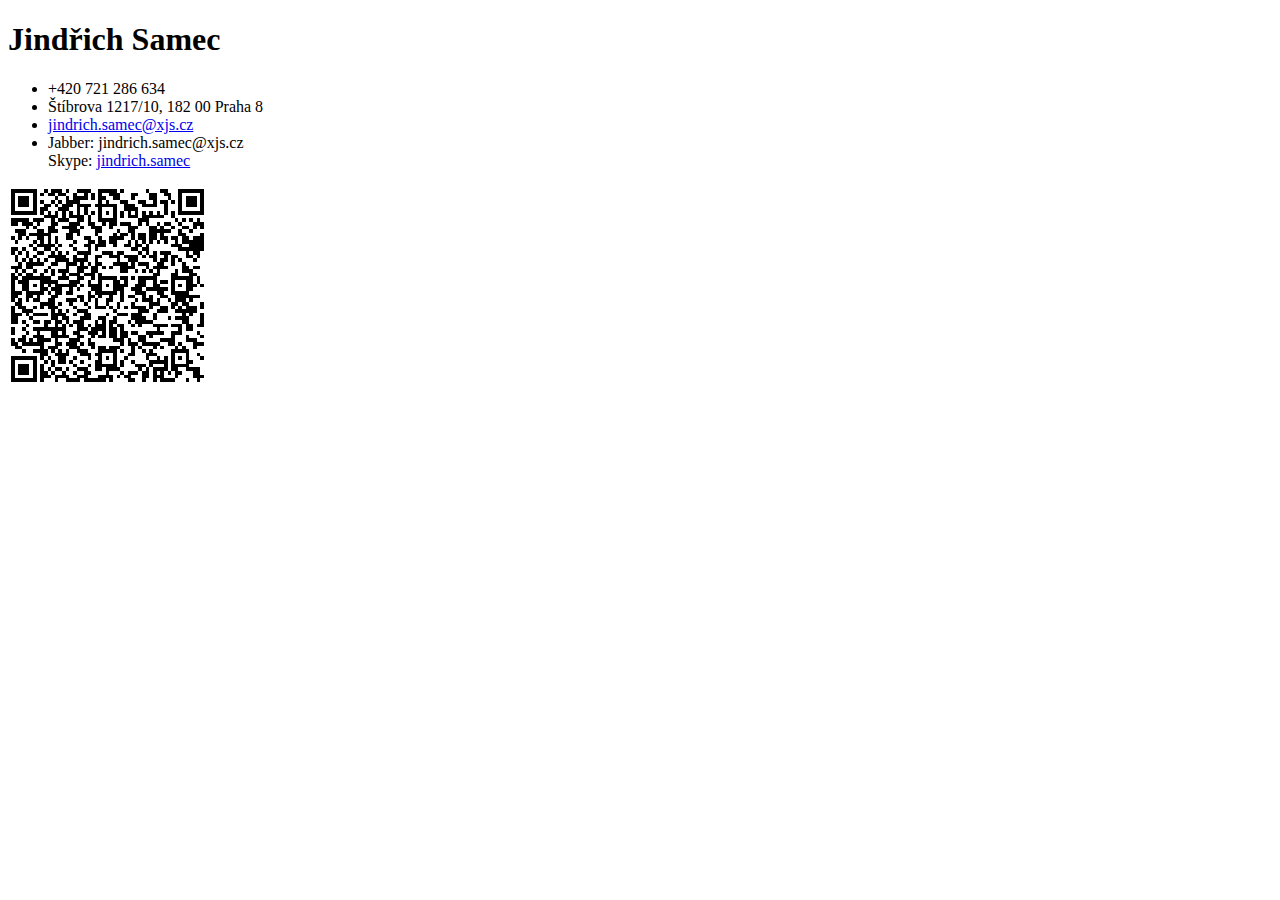
==== index.html @ c4aefcdb "Initial commit" ====
<!DOCTYPE html>
<html>
<head>
	<meta charset="utf-8" >
	<meta name="keywords" content="Jindřich Samec, vizitka, kontakt, informace" >
	<title>Jindřich Samec</title>
	<meta name="description" content="Webová vizitka Jindřicha Samce" >
	<link rel="shortcut icon" href="/favicon.ico">
	<meta name="copyright" content="Copyright (C) 2011 Jindřich Samec">
	<meta name="author" content="Jindřich Samec">

	<!--[if lt IE 9]><script src="http://html5shiv.googlecode.com/svn/trunk/html5.js"></script><![endif]-->
	<!-- Google Analytics Bridge by Medio Interactive -->
	<script type="text/javascript">
	    var _gaq = _gaq || [];
	    _gaq.push(['_setAccount', 'UA-24317620-1']);
	    _gaq.push(['_trackPageview']);
	    (function() {
	        var ga = document.createElement('script'); ga.type = 'text/javascript'; ga.async = true;
	        ga.src = ('https:' == document.location.protocol ? 'https://ssl' : 'http://www') + '.google-analytics.com/ga.js';
	        var s = document.getElementsByTagName('script')[0]; s.parentNode.insertBefore(ga, s);
	    })();
	</script>
</head>
<body _style="background: url('noise.gif')">
	<article id="vcard" itemscope itemtype="http://schema.org/Person">
	<h1 itemprop="name">
		Jindřich Samec
	</h1>

	<ul>
		<li class="phone" itemprop="telephone">+420 721 286 634</li>
		<li class="address"itemprop="address" itemscope itemtype="http://schema.org/PostalAddress">
			<span itemprop="streetAddress">Štíbrova 1217/10</span>,
			<span itemprop="postalCode">182 00</span>
			<span itemprop="addressLocality">Praha 8</span>
		</li>
		<li class="email">
			<a href="mailto:&#106;&#105;&#110;&#100;&#114;&#105;&#099;&#104;&#046;&#115;&#097;&#109;&#101;&#099;&#064;&#120;&#106;&#115;&#046;&#099;&#122;">
			&#106;&#105;&#110;&#100;&#114;&#105;&#099;&#104;&#046;&#115;&#097;&#109;&#101;&#099;&#064;&#120;&#106;&#115;&#046;&#099;&#122;</a>
		</li>
		<li class="chat">
			Jabber: &#106;&#105;&#110;&#100;&#114;&#105;&#099;&#104;&#046;&#115;&#097;&#109;&#101;&#099;&#064;&#120;&#106;&#115;&#046;&#099;&#122;<br />
			Skype: <a href="callto:jindrich.samec">jindrich.samec</a><br />
		</li>
	</ul>
</article>
<img class="qrcode" src="/qrcode.png" alt="vcard qrcode" widht="200" height="200" />
</a>
</body>
</html>
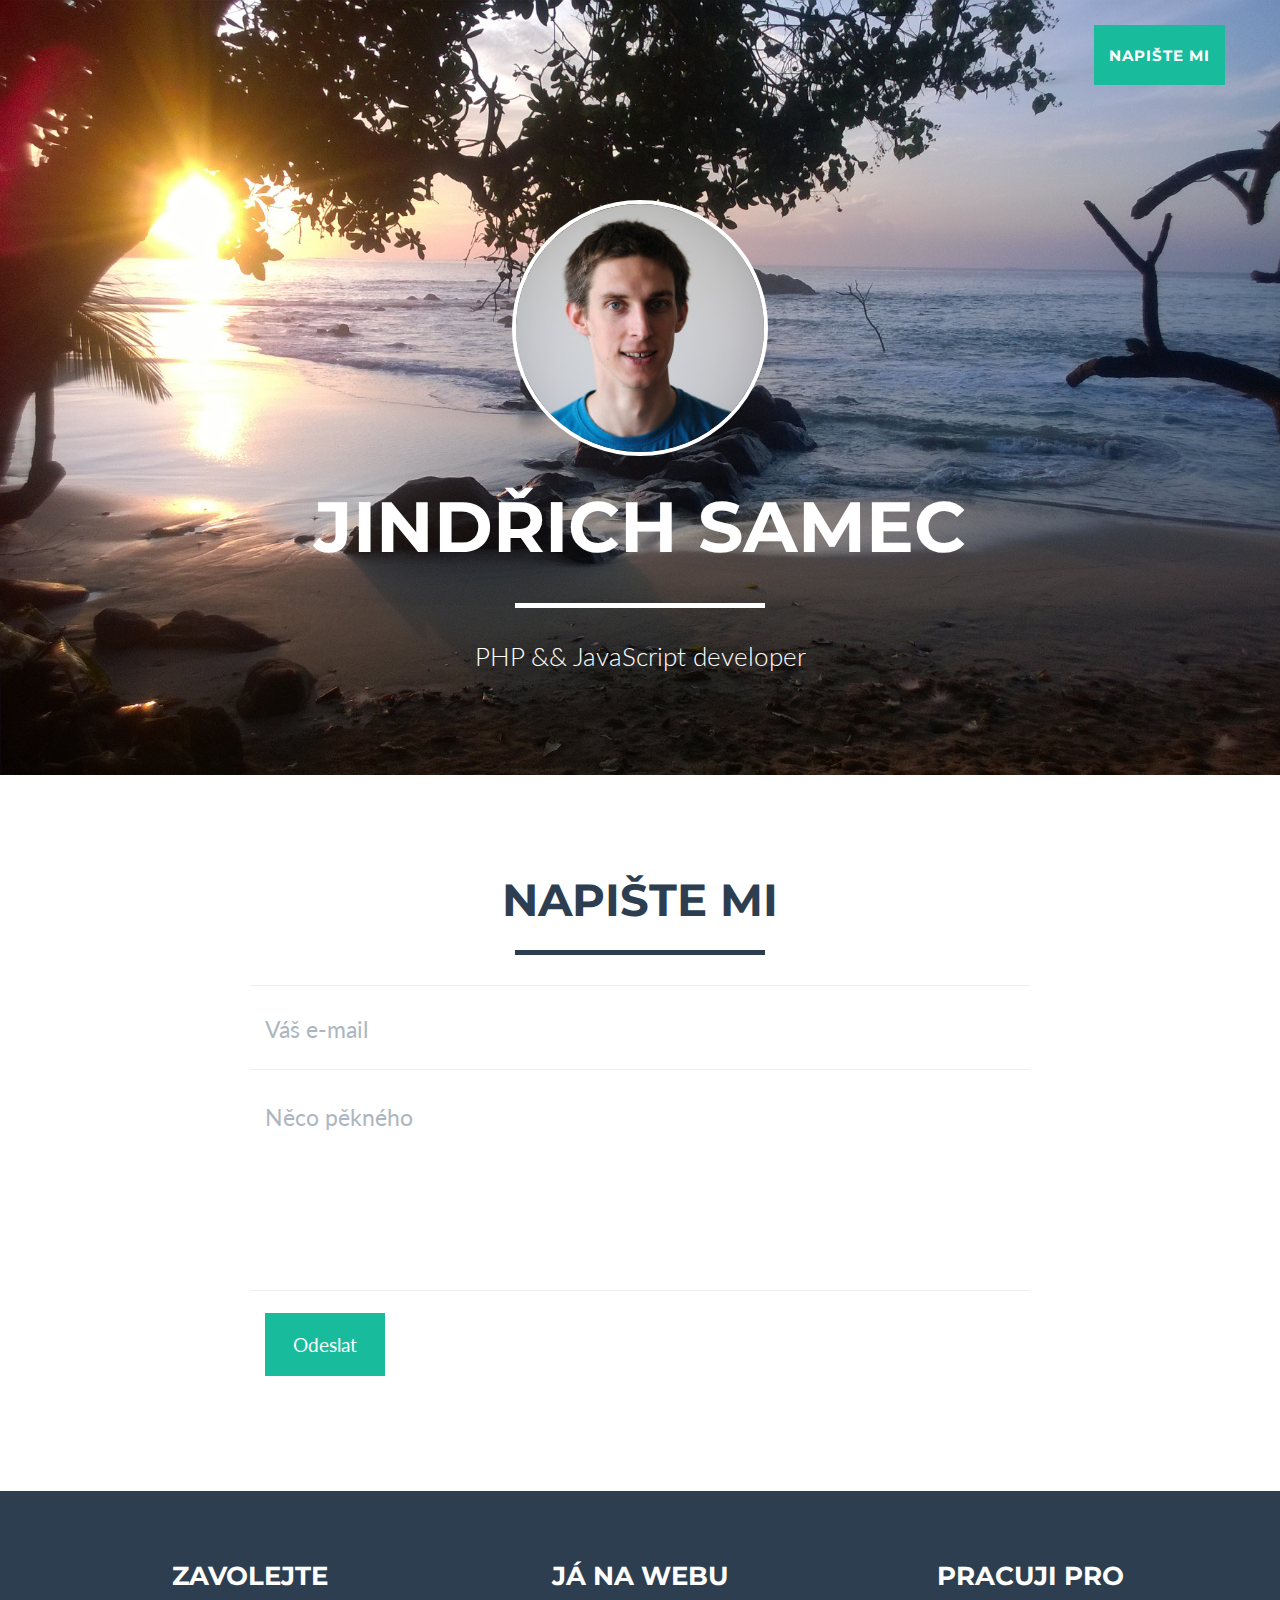
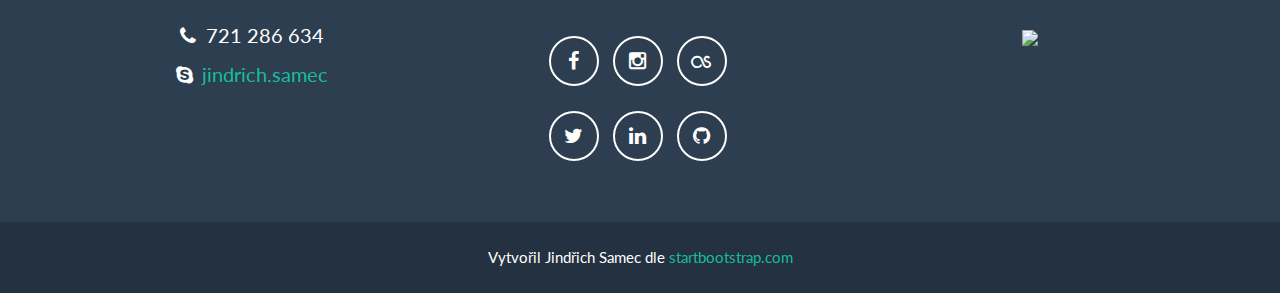
==== commit 906631c9: "New website" ====
--- a/index.html
+++ b/index.html
@@ -1,52 +1,197 @@
 <!DOCTYPE html>
-<html>
+<html lang="en">
+
 <head>
-	<meta charset="utf-8" >
-	<meta name="keywords" content="Jindřich Samec, vizitka, kontakt, informace" >
+	<meta charset="utf-8">
+	<meta http-equiv="X-UA-Compatible" content="IE=edge">
+	<meta name="viewport" content="width=device-width, initial-scale=1">
+	<meta name="author" content="Jindřich Samec">
+	<meta name="description" content="PHP && JavaScript developer">
+	<link type="text/plain" rel="author" href="humans.txt" />
+
 	<title>Jindřich Samec</title>
-	<meta name="description" content="Webová vizitka Jindřicha Samce" >
-	<link rel="shortcut icon" href="/favicon.ico">
-	<meta name="copyright" content="Copyright (C) 2011 Jindřich Samec">
-	<meta name="author" content="Jindřich Samec">
 
-	<!--[if lt IE 9]><script src="http://html5shiv.googlecode.com/svn/trunk/html5.js"></script><![endif]-->
-	<!-- Google Analytics Bridge by Medio Interactive -->
-	<script type="text/javascript">
-	    var _gaq = _gaq || [];
-	    _gaq.push(['_setAccount', 'UA-24317620-1']);
-	    _gaq.push(['_trackPageview']);
-	    (function() {
-	        var ga = document.createElement('script'); ga.type = 'text/javascript'; ga.async = true;
-	        ga.src = ('https:' == document.location.protocol ? 'https://ssl' : 'http://www') + '.google-analytics.com/ga.js';
-	        var s = document.getElementsByTagName('script')[0]; s.parentNode.insertBefore(ga, s);
-	    })();
-	</script>
+	<!-- Custom CSS -->
+	<link href="css/freelancer.css" rel="stylesheet">
+
+	<!-- Custom Fonts -->
+	<link href="font-awesome/css/font-awesome.min.css" rel="stylesheet" type="text/css">
+	<link href="http://fonts.googleapis.com/css?family=Montserrat:400,700" rel="stylesheet" type="text/css">
+	<link href="http://fonts.googleapis.com/css?family=Lato:400,700,400italic,700italic" rel="stylesheet" type="text/css">
+
+	<!-- HTML5 Shim and Respond.js IE8 support of HTML5 elements and media queries -->
+	<!-- WARNING: Respond.js doesn't work if you view the page via file:// -->
+	<!--[if lt IE 9]>
+		<script src="https://oss.maxcdn.com/libs/html5shiv/3.7.0/html5shiv.js"></script>
+		<script src="https://oss.maxcdn.com/libs/respond.js/1.4.2/respond.min.js"></script>
+	<![endif]-->
+
 </head>
-<body _style="background: url('noise.gif')">
-	<article id="vcard" itemscope itemtype="http://schema.org/Person">
-	<h1 itemprop="name">
-		Jindřich Samec
-	</h1>
 
-	<ul>
-		<li class="phone" itemprop="telephone">+420 721 286 634</li>
-		<li class="address"itemprop="address" itemscope itemtype="http://schema.org/PostalAddress">
-			<span itemprop="streetAddress">Štíbrova 1217/10</span>,
-			<span itemprop="postalCode">182 00</span>
-			<span itemprop="addressLocality">Praha 8</span>
-		</li>
-		<li class="email">
-			<a href="mailto:&#106;&#105;&#110;&#100;&#114;&#105;&#099;&#104;&#046;&#115;&#097;&#109;&#101;&#099;&#064;&#120;&#106;&#115;&#046;&#099;&#122;">
-			&#106;&#105;&#110;&#100;&#114;&#105;&#099;&#104;&#046;&#115;&#097;&#109;&#101;&#099;&#064;&#120;&#106;&#115;&#046;&#099;&#122;</a>
-		</li>
-		<li class="chat">
-			Jabber: &#106;&#105;&#110;&#100;&#114;&#105;&#099;&#104;&#046;&#115;&#097;&#109;&#101;&#099;&#064;&#120;&#106;&#115;&#046;&#099;&#122;<br />
-			Skype: <a href="callto:jindrich.samec">jindrich.samec</a><br />
-		</li>
-	</ul>
-</article>
-<img class="qrcode" src="/qrcode.png" alt="vcard qrcode" widht="200" height="200" />
-</a>
+<body id="page-top" class="index">
+
+ <!-- Navigation -->
+    <nav class="navbar navbar-default navbar-fixed-top">
+        <div class="container">
+            <!-- Brand and toggle get grouped for better mobile display -->
+            <div class="navbar-header page-scroll">
+                <button type="button" class="navbar-toggle" data-toggle="collapse" data-target="#bs-example-navbar-collapse-1">
+                    <span class="sr-only">Toggle navigation</span>
+                    <span class="icon-bar"></span>
+                    <span class="icon-bar"></span>
+                    <span class="icon-bar"></span>
+                </button>
+            </div>
+
+            <!-- Collect the nav links, forms, and other content for toggling -->
+            <div class="collapse navbar-collapse" id="bs-example-navbar-collapse-1">
+            		<ul class="nav navbar-nav navbar-right">
+                    <li class="page-scroll">
+                        <a href="#contact">Napište mi</a>
+                    </li>
+                </ul>
+            </div>
+            <!-- /.navbar-collapse -->
+        </div>
+        <!-- /.container-fluid -->
+    </nav>
+
+	<!-- Header -->
+	<header>
+		<div class="container">
+			<div class="row">
+				<div class="col-lg-12">
+					<img class="img-responsive img-circle" width="256" height="256" src="img/jindra.jpg" alt="Jindřich Samec">
+					<div class="intro-text">
+						<span class="name">Jindřich Samec</span>
+						<hr class="star-light">
+						<span class="skills">PHP && JavaScript developer</span>
+					</div>
+				</div>
+			</div>
+		</div>
+	</header>
+	<!-- Contact Section -->
+	<section id="contact">
+		<div class="container">
+			<div class="row">
+				<div class="col-lg-12 text-center">
+					<h2>Napište mi</h2>
+					<hr class="star-primary">
+				</div>
+			</div>
+			<div class="row">
+				<div class="col-lg-8 col-lg-offset-2">
+					<form name="sentMessage" id="contactForm" novalidate>
+						<div class="row control-group">
+							<div class="form-group col-xs-12 floating-label-form-group controls">
+								<label>Váš e-mail</label>
+								<input type="email" class="form-control" placeholder="Váš e-mail" id="email" required data-validation-required-message="Please enter your email address.">
+								<p class="help-block text-danger"></p>
+							</div>
+						</div>
+						<div class="row control-group">
+							<div class="form-group col-xs-12 floating-label-form-group controls">
+								<label>Text zprávy</label>
+								<textarea rows="5" class="form-control" placeholder="Něco pěkného" id="message" required data-validation-required-message="Please enter a message."></textarea>
+								<p class="help-block text-danger"></p>
+							</div>
+						</div>
+						<br>
+						<div id="success"></div>
+						<div class="row">
+							<div class="form-group col-xs-12">
+								<button type="submit" class="btn btn-success btn-lg">Odeslat</button>
+							</div>
+						</div>
+					</form>
+				</div>
+			</div>
+		</div>
+	</section>
+
+	<!-- Footer -->
+	<footer class="text-center">
+		<div class="footer-above">
+			<div class="container">
+				<div class="row">
+					<div class="footer-col col-md-4">
+						<h3>Zavolejte</h3>
+						<p><i class="fa fa-fw fa-phone"></i> 721 286 634</p>
+						<p><i class="fa fa-fw fa-skype"></i> <a href="callto:jindrich.samec">jindrich.samec</a></p>
+					</div>
+					<div class="footer-col col-md-4">
+						<h3>Já na webu</h3>
+						<ul class="list-inline">
+							<li>
+								<a href="https://www.facebook.com/jindrich.samec" class="btn-social btn-outline"><i class="fa fa-fw fa-facebook"></i></a>
+							</li>
+							<li>
+								<a href="https://instagram.com/jindrichsamec" class="btn-social btn-outline"><i class="fa fa-fw fa-instagram"></i></a>
+							</li>
+							<li>
+								<a href="http://www.last.fm/user/jindrichsamec" class="btn-social btn-outline"><i class="fa fa-fw fa-lastfm"></i></a>
+							</li>
+						</ul>
+						<ul class="list-inline">
+							<li>
+								<a href="https://twitter.com/jindrichsamec" class="btn-social btn-outline"><i class="fa fa-fw fa-twitter"></i></a>
+							</li>
+							<li>
+								<a href="https://cz.linkedin.com/pub/jindřich-samec/53/418/72a/cs" class="btn-social btn-outline"><i class="fa fa-fw fa-linkedin"></i></a>
+							</li>
+							<li>
+								<a href="https://github.com/jindrichsamec" class="btn-social btn-outline"><i class="fa fa-fw fa-github"></i></a>
+							</li>
+						</ul>
+					</div>
+					<div class="footer-col col-md-4">
+						<h3>Pracuji pro</h3>
+						<p>
+							<a href="http://www.medio.cz/">
+								<img src="http://www.medio.cz/gfx/logo.png" />
+					 		</a>
+					 	</p>
+					</div>
+				</div>
+			</div>
+		</div>
+		<div class="footer-below">
+			<div class="container">
+				<div class="row">
+					<div class="col-lg-12">
+						Vytvořil Jindřich Samec dle <a href="http://startbootstrap.com/template-overviews/freelancer/">startbootstrap.com</a>
+					</div>
+				</div>
+			</div>
+		</div>
+	</footer>
+
+	<!-- Scroll to Top Button (Only visible on small and extra-small screen sizes) -->
+	<div class="scroll-top page-scroll visible-xs visble-sm">
+		<a class="btn btn-primary" href="#page-top">
+			<i class="fa fa-chevron-up"></i>
+		</a>
+	</div>
+
+	<!-- jQuery -->
+	<script src="js/jquery.js"></script>
+
+	<!-- Bootstrap Core JavaScript -->
+	<script src="js/bootstrap.min.js"></script>
+
+	<!-- Plugin JavaScript -->
+	<script src="http://cdnjs.cloudflare.com/ajax/libs/jquery-easing/1.3/jquery.easing.min.js"></script>
+	<script src="js/classie.js"></script>
+	<script src="js/cbpAnimatedHeader.js"></script>
+
+	<!-- Contact Form JavaScript -->
+	<script src="js/jqBootstrapValidation.js"></script>
+	<script src="js/contact_me.js"></script>
+
+	<!-- Custom Theme JavaScript -->
+	<script src="js/freelancer.js"></script>
+
 </body>
+
 </html>
-
--- a/css/freelancer.css
+++ b/css/freelancer.css
@@ -0,0 +1,7342 @@
+@import url("//fonts.googleapis.com/css?family=Lato:400,700,400italic");
+/*! normalize.css v3.0.2 | MIT License | git.io/normalize */
+html {
+  font-family: sans-serif;
+  -ms-text-size-adjust: 100%;
+  -webkit-text-size-adjust: 100%;
+}
+body {
+  margin: 0;
+}
+article,
+aside,
+details,
+figcaption,
+figure,
+footer,
+header,
+hgroup,
+main,
+menu,
+nav,
+section,
+summary {
+  display: block;
+}
+audio,
+canvas,
+progress,
+video {
+  display: inline-block;
+  vertical-align: baseline;
+}
+audio:not([controls]) {
+  display: none;
+  height: 0;
+}
+[hidden],
+template {
+  display: none;
+}
+a {
+  background-color: transparent;
+}
+a:active,
+a:hover {
+  outline: 0;
+}
+abbr[title] {
+  border-bottom: 1px dotted;
+}
+b,
+strong {
+  font-weight: bold;
+}
+dfn {
+  font-style: italic;
+}
+h1 {
+  font-size: 2em;
+  margin: 0.67em 0;
+}
+mark {
+  background: #ff0;
+  color: #000;
+}
+small {
+  font-size: 80%;
+}
+sub,
+sup {
+  font-size: 75%;
+  line-height: 0;
+  position: relative;
+  vertical-align: baseline;
+}
+sup {
+  top: -0.5em;
+}
+sub {
+  bottom: -0.25em;
+}
+img {
+  border: 0;
+}
+svg:not(:root) {
+  overflow: hidden;
+}
+figure {
+  margin: 1em 40px;
+}
+hr {
+  -moz-box-sizing: content-box;
+  box-sizing: content-box;
+  height: 0;
+}
+pre {
+  overflow: auto;
+}
+code,
+kbd,
+pre,
+samp {
+  font-family: monospace, monospace;
+  font-size: 1em;
+}
+button,
+input,
+optgroup,
+select,
+textarea {
+  color: inherit;
+  font: inherit;
+  margin: 0;
+}
+button {
+  overflow: visible;
+}
+button,
+select {
+  text-transform: none;
+}
+button,
+html input[type="button"],
+input[type="reset"],
+input[type="submit"] {
+  -webkit-appearance: button;
+  cursor: pointer;
+}
+button[disabled],
+html input[disabled] {
+  cursor: default;
+}
+button::-moz-focus-inner,
+input::-moz-focus-inner {
+  border: 0;
+  padding: 0;
+}
+input {
+  line-height: normal;
+}
+input[type="checkbox"],
+input[type="radio"] {
+  box-sizing: border-box;
+  padding: 0;
+}
+input[type="number"]::-webkit-inner-spin-button,
+input[type="number"]::-webkit-outer-spin-button {
+  height: auto;
+}
+input[type="search"] {
+  -webkit-appearance: textfield;
+  -moz-box-sizing: content-box;
+  -webkit-box-sizing: content-box;
+  box-sizing: content-box;
+}
+input[type="search"]::-webkit-search-cancel-button,
+input[type="search"]::-webkit-search-decoration {
+  -webkit-appearance: none;
+}
+fieldset {
+  border: 1px solid #c0c0c0;
+  margin: 0 2px;
+  padding: 0.35em 0.625em 0.75em;
+}
+legend {
+  border: 0;
+  padding: 0;
+}
+textarea {
+  overflow: auto;
+}
+optgroup {
+  font-weight: bold;
+}
+table {
+  border-collapse: collapse;
+  border-spacing: 0;
+}
+td,
+th {
+  padding: 0;
+}
+/*! Source: https://github.com/h5bp/html5-boilerplate/blob/master/src/css/main.css */
+@media print {
+  *,
+  *:before,
+  *:after {
+    background: transparent !important;
+    color: #000 !important;
+    box-shadow: none !important;
+    text-shadow: none !important;
+  }
+  a,
+  a:visited {
+    text-decoration: underline;
+  }
+  a[href]:after {
+    content: " (" attr(href) ")";
+  }
+  abbr[title]:after {
+    content: " (" attr(title) ")";
+  }
+  a[href^="#"]:after,
+  a[href^="javascript:"]:after {
+    content: "";
+  }
+  pre,
+  blockquote {
+    border: 1px solid #999;
+    page-break-inside: avoid;
+  }
+  thead {
+    display: table-header-group;
+  }
+  tr,
+  img {
+    page-break-inside: avoid;
+  }
+  img {
+    max-width: 100% !important;
+  }
+  p,
+  h2,
+  h3 {
+    orphans: 3;
+    widows: 3;
+  }
+  h2,
+  h3 {
+    page-break-after: avoid;
+  }
+  select {
+    background: #fff !important;
+  }
+  .navbar {
+    display: none;
+  }
+  .btn > .caret,
+  .dropup > .btn > .caret {
+    border-top-color: #000 !important;
+  }
+  .label {
+    border: 1px solid #000;
+  }
+  .table {
+    border-collapse: collapse !important;
+  }
+  .table td,
+  .table th {
+    background-color: #fff !important;
+  }
+  .table-bordered th,
+  .table-bordered td {
+    border: 1px solid #ddd !important;
+  }
+}
+@font-face {
+  font-family: 'Glyphicons Halflings';
+  src: url('../fonts/glyphicons-halflings-regular.eot');
+  src: url('../fonts/glyphicons-halflings-regular.eot?#iefix') format('embedded-opentype'), url('../fonts/glyphicons-halflings-regular.woff2') format('woff2'), url('../fonts/glyphicons-halflings-regular.woff') format('woff'), url('../fonts/glyphicons-halflings-regular.ttf') format('truetype'), url('../fonts/glyphicons-halflings-regular.svg#glyphicons_halflingsregular') format('svg');
+}
+.glyphicon {
+  position: relative;
+  top: 1px;
+  display: inline-block;
+  font-family: 'Glyphicons Halflings';
+  font-style: normal;
+  font-weight: normal;
+  line-height: 1;
+  -webkit-font-smoothing: antialiased;
+  -moz-osx-font-smoothing: grayscale;
+}
+.glyphicon-asterisk:before {
+  content: "\2a";
+}
+.glyphicon-plus:before {
+  content: "\2b";
+}
+.glyphicon-euro:before,
+.glyphicon-eur:before {
+  content: "\20ac";
+}
+.glyphicon-minus:before {
+  content: "\2212";
+}
+.glyphicon-cloud:before {
+  content: "\2601";
+}
+.glyphicon-envelope:before {
+  content: "\2709";
+}
+.glyphicon-pencil:before {
+  content: "\270f";
+}
+.glyphicon-glass:before {
+  content: "\e001";
+}
+.glyphicon-music:before {
+  content: "\e002";
+}
+.glyphicon-search:before {
+  content: "\e003";
+}
+.glyphicon-heart:before {
+  content: "\e005";
+}
+.glyphicon-star:before {
+  content: "\e006";
+}
+.glyphicon-star-empty:before {
+  content: "\e007";
+}
+.glyphicon-user:before {
+  content: "\e008";
+}
+.glyphicon-film:before {
+  content: "\e009";
+}
+.glyphicon-th-large:before {
+  content: "\e010";
+}
+.glyphicon-th:before {
+  content: "\e011";
+}
+.glyphicon-th-list:before {
+  content: "\e012";
+}
+.glyphicon-ok:before {
+  content: "\e013";
+}
+.glyphicon-remove:before {
+  content: "\e014";
+}
+.glyphicon-zoom-in:before {
+  content: "\e015";
+}
+.glyphicon-zoom-out:before {
+  content: "\e016";
+}
+.glyphicon-off:before {
+  content: "\e017";
+}
+.glyphicon-signal:before {
+  content: "\e018";
+}
+.glyphicon-cog:before {
+  content: "\e019";
+}
+.glyphicon-trash:before {
+  content: "\e020";
+}
+.glyphicon-home:before {
+  content: "\e021";
+}
+.glyphicon-file:before {
+  content: "\e022";
+}
+.glyphicon-time:before {
+  content: "\e023";
+}
+.glyphicon-road:before {
+  content: "\e024";
+}
+.glyphicon-download-alt:before {
+  content: "\e025";
+}
+.glyphicon-download:before {
+  content: "\e026";
+}
+.glyphicon-upload:before {
+  content: "\e027";
+}
+.glyphicon-inbox:before {
+  content: "\e028";
+}
+.glyphicon-play-circle:before {
+  content: "\e029";
+}
+.glyphicon-repeat:before {
+  content: "\e030";
+}
+.glyphicon-refresh:before {
+  content: "\e031";
+}
+.glyphicon-list-alt:before {
+  content: "\e032";
+}
+.glyphicon-lock:before {
+  content: "\e033";
+}
+.glyphicon-flag:before {
+  content: "\e034";
+}
+.glyphicon-headphones:before {
+  content: "\e035";
+}
+.glyphicon-volume-off:before {
+  content: "\e036";
+}
+.glyphicon-volume-down:before {
+  content: "\e037";
+}
+.glyphicon-volume-up:before {
+  content: "\e038";
+}
+.glyphicon-qrcode:before {
+  content: "\e039";
+}
+.glyphicon-barcode:before {
+  content: "\e040";
+}
+.glyphicon-tag:before {
+  content: "\e041";
+}
+.glyphicon-tags:before {
+  content: "\e042";
+}
+.glyphicon-book:before {
+  content: "\e043";
+}
+.glyphicon-bookmark:before {
+  content: "\e044";
+}
+.glyphicon-print:before {
+  content: "\e045";
+}
+.glyphicon-camera:before {
+  content: "\e046";
+}
+.glyphicon-font:before {
+  content: "\e047";
+}
+.glyphicon-bold:before {
+  content: "\e048";
+}
+.glyphicon-italic:before {
+  content: "\e049";
+}
+.glyphicon-text-height:before {
+  content: "\e050";
+}
+.glyphicon-text-width:before {
+  content: "\e051";
+}
+.glyphicon-align-left:before {
+  content: "\e052";
+}
+.glyphicon-align-center:before {
+  content: "\e053";
+}
+.glyphicon-align-right:before {
+  content: "\e054";
+}
+.glyphicon-align-justify:before {
+  content: "\e055";
+}
+.glyphicon-list:before {
+  content: "\e056";
+}
+.glyphicon-indent-left:before {
+  content: "\e057";
+}
+.glyphicon-indent-right:before {
+  content: "\e058";
+}
+.glyphicon-facetime-video:before {
+  content: "\e059";
+}
+.glyphicon-picture:before {
+  content: "\e060";
+}
+.glyphicon-map-marker:before {
+  content: "\e062";
+}
+.glyphicon-adjust:before {
+  content: "\e063";
+}
+.glyphicon-tint:before {
+  content: "\e064";
+}
+.glyphicon-edit:before {
+  content: "\e065";
+}
+.glyphicon-share:before {
+  content: "\e066";
+}
+.glyphicon-check:before {
+  content: "\e067";
+}
+.glyphicon-move:before {
+  content: "\e068";
+}
+.glyphicon-step-backward:before {
+  content: "\e069";
+}
+.glyphicon-fast-backward:before {
+  content: "\e070";
+}
+.glyphicon-backward:before {
+  content: "\e071";
+}
+.glyphicon-play:before {
+  content: "\e072";
+}
+.glyphicon-pause:before {
+  content: "\e073";
+}
+.glyphicon-stop:before {
+  content: "\e074";
+}
+.glyphicon-forward:before {
+  content: "\e075";
+}
+.glyphicon-fast-forward:before {
+  content: "\e076";
+}
+.glyphicon-step-forward:before {
+  content: "\e077";
+}
+.glyphicon-eject:before {
+  content: "\e078";
+}
+.glyphicon-chevron-left:before {
+  content: "\e079";
+}
+.glyphicon-chevron-right:before {
+  content: "\e080";
+}
+.glyphicon-plus-sign:before {
+  content: "\e081";
+}
+.glyphicon-minus-sign:before {
+  content: "\e082";
+}
+.glyphicon-remove-sign:before {
+  content: "\e083";
+}
+.glyphicon-ok-sign:before {
+  content: "\e084";
+}
+.glyphicon-question-sign:before {
+  content: "\e085";
+}
+.glyphicon-info-sign:before {
+  content: "\e086";
+}
+.glyphicon-screenshot:before {
+  content: "\e087";
+}
+.glyphicon-remove-circle:before {
+  content: "\e088";
+}
+.glyphicon-ok-circle:before {
+  content: "\e089";
+}
+.glyphicon-ban-circle:before {
+  content: "\e090";
+}
+.glyphicon-arrow-left:before {
+  content: "\e091";
+}
+.glyphicon-arrow-right:before {
+  content: "\e092";
+}
+.glyphicon-arrow-up:before {
+  content: "\e093";
+}
+.glyphicon-arrow-down:before {
+  content: "\e094";
+}
+.glyphicon-share-alt:before {
+  content: "\e095";
+}
+.glyphicon-resize-full:before {
+  content: "\e096";
+}
+.glyphicon-resize-small:before {
+  content: "\e097";
+}
+.glyphicon-exclamation-sign:before {
+  content: "\e101";
+}
+.glyphicon-gift:before {
+  content: "\e102";
+}
+.glyphicon-leaf:before {
+  content: "\e103";
+}
+.glyphicon-fire:before {
+  content: "\e104";
+}
+.glyphicon-eye-open:before {
+  content: "\e105";
+}
+.glyphicon-eye-close:before {
+  content: "\e106";
+}
+.glyphicon-warning-sign:before {
+  content: "\e107";
+}
+.glyphicon-plane:before {
+  content: "\e108";
+}
+.glyphicon-calendar:before {
+  content: "\e109";
+}
+.glyphicon-random:before {
+  content: "\e110";
+}
+.glyphicon-comment:before {
+  content: "\e111";
+}
+.glyphicon-magnet:before {
+  content: "\e112";
+}
+.glyphicon-chevron-up:before {
+  content: "\e113";
+}
+.glyphicon-chevron-down:before {
+  content: "\e114";
+}
+.glyphicon-retweet:before {
+  content: "\e115";
+}
+.glyphicon-shopping-cart:before {
+  content: "\e116";
+}
+.glyphicon-folder-close:before {
+  content: "\e117";
+}
+.glyphicon-folder-open:before {
+  content: "\e118";
+}
+.glyphicon-resize-vertical:before {
+  content: "\e119";
+}
+.glyphicon-resize-horizontal:before {
+  content: "\e120";
+}
+.glyphicon-hdd:before {
+  content: "\e121";
+}
+.glyphicon-bullhorn:before {
+  content: "\e122";
+}
+.glyphicon-bell:before {
+  content: "\e123";
+}
+.glyphicon-certificate:before {
+  content: "\e124";
+}
+.glyphicon-thumbs-up:before {
+  content: "\e125";
+}
+.glyphicon-thumbs-down:before {
+  content: "\e126";
+}
+.glyphicon-hand-right:before {
+  content: "\e127";
+}
+.glyphicon-hand-left:before {
+  content: "\e128";
+}
+.glyphicon-hand-up:before {
+  content: "\e129";
+}
+.glyphicon-hand-down:before {
+  content: "\e130";
+}
+.glyphicon-circle-arrow-right:before {
+  content: "\e131";
+}
+.glyphicon-circle-arrow-left:before {
+  content: "\e132";
+}
+.glyphicon-circle-arrow-up:before {
+  content: "\e133";
+}
+.glyphicon-circle-arrow-down:before {
+  content: "\e134";
+}
+.glyphicon-globe:before {
+  content: "\e135";
+}
+.glyphicon-wrench:before {
+  content: "\e136";
+}
+.glyphicon-tasks:before {
+  content: "\e137";
+}
+.glyphicon-filter:before {
+  content: "\e138";
+}
+.glyphicon-briefcase:before {
+  content: "\e139";
+}
+.glyphicon-fullscreen:before {
+  content: "\e140";
+}
+.glyphicon-dashboard:before {
+  content: "\e141";
+}
+.glyphicon-paperclip:before {
+  content: "\e142";
+}
+.glyphicon-heart-empty:before {
+  content: "\e143";
+}
+.glyphicon-link:before {
+  content: "\e144";
+}
+.glyphicon-phone:before {
+  content: "\e145";
+}
+.glyphicon-pushpin:before {
+  content: "\e146";
+}
+.glyphicon-usd:before {
+  content: "\e148";
+}
+.glyphicon-gbp:before {
+  content: "\e149";
+}
+.glyphicon-sort:before {
+  content: "\e150";
+}
+.glyphicon-sort-by-alphabet:before {
+  content: "\e151";
+}
+.glyphicon-sort-by-alphabet-alt:before {
+  content: "\e152";
+}
+.glyphicon-sort-by-order:before {
+  content: "\e153";
+}
+.glyphicon-sort-by-order-alt:before {
+  content: "\e154";
+}
+.glyphicon-sort-by-attributes:before {
+  content: "\e155";
+}
+.glyphicon-sort-by-attributes-alt:before {
+  content: "\e156";
+}
+.glyphicon-unchecked:before {
+  content: "\e157";
+}
+.glyphicon-expand:before {
+  content: "\e158";
+}
+.glyphicon-collapse-down:before {
+  content: "\e159";
+}
+.glyphicon-collapse-up:before {
+  content: "\e160";
+}
+.glyphicon-log-in:before {
+  content: "\e161";
+}
+.glyphicon-flash:before {
+  content: "\e162";
+}
+.glyphicon-log-out:before {
+  content: "\e163";
+}
+.glyphicon-new-window:before {
+  content: "\e164";
+}
+.glyphicon-record:before {
+  content: "\e165";
+}
+.glyphicon-save:before {
+  content: "\e166";
+}
+.glyphicon-open:before {
+  content: "\e167";
+}
+.glyphicon-saved:before {
+  content: "\e168";
+}
+.glyphicon-import:before {
+  content: "\e169";
+}
+.glyphicon-export:before {
+  content: "\e170";
+}
+.glyphicon-send:before {
+  content: "\e171";
+}
+.glyphicon-floppy-disk:before {
+  content: "\e172";
+}
+.glyphicon-floppy-saved:before {
+  content: "\e173";
+}
+.glyphicon-floppy-remove:before {
+  content: "\e174";
+}
+.glyphicon-floppy-save:before {
+  content: "\e175";
+}
+.glyphicon-floppy-open:before {
+  content: "\e176";
+}
+.glyphicon-credit-card:before {
+  content: "\e177";
+}
+.glyphicon-transfer:before {
+  content: "\e178";
+}
+.glyphicon-cutlery:before {
+  content: "\e179";
+}
+.glyphicon-header:before {
+  content: "\e180";
+}
+.glyphicon-compressed:before {
+  content: "\e181";
+}
+.glyphicon-earphone:before {
+  content: "\e182";
+}
+.glyphicon-phone-alt:before {
+  content: "\e183";
+}
+.glyphicon-tower:before {
+  content: "\e184";
+}
+.glyphicon-stats:before {
+  content: "\e185";
+}
+.glyphicon-sd-video:before {
+  content: "\e186";
+}
+.glyphicon-hd-video:before {
+  content: "\e187";
+}
+.glyphicon-subtitles:before {
+  content: "\e188";
+}
+.glyphicon-sound-stereo:before {
+  content: "\e189";
+}
+.glyphicon-sound-dolby:before {
+  content: "\e190";
+}
+.glyphicon-sound-5-1:before {
+  content: "\e191";
+}
+.glyphicon-sound-6-1:before {
+  content: "\e192";
+}
+.glyphicon-sound-7-1:before {
+  content: "\e193";
+}
+.glyphicon-copyright-mark:before {
+  content: "\e194";
+}
+.glyphicon-registration-mark:before {
+  content: "\e195";
+}
+.glyphicon-cloud-download:before {
+  content: "\e197";
+}
+.glyphicon-cloud-upload:before {
+  content: "\e198";
+}
+.glyphicon-tree-conifer:before {
+  content: "\e199";
+}
+.glyphicon-tree-deciduous:before {
+  content: "\e200";
+}
+.glyphicon-cd:before {
+  content: "\e201";
+}
+.glyphicon-save-file:before {
+  content: "\e202";
+}
+.glyphicon-open-file:before {
+  content: "\e203";
+}
+.glyphicon-level-up:before {
+  content: "\e204";
+}
+.glyphicon-copy:before {
+  content: "\e205";
+}
+.glyphicon-paste:before {
+  content: "\e206";
+}
+.glyphicon-alert:before {
+  content: "\e209";
+}
+.glyphicon-equalizer:before {
+  content: "\e210";
+}
+.glyphicon-king:before {
+  content: "\e211";
+}
+.glyphicon-queen:before {
+  content: "\e212";
+}
+.glyphicon-pawn:before {
+  content: "\e213";
+}
+.glyphicon-bishop:before {
+  content: "\e214";
+}
+.glyphicon-knight:before {
+  content: "\e215";
+}
+.glyphicon-baby-formula:before {
+  content: "\e216";
+}
+.glyphicon-tent:before {
+  content: "\26fa";
+}
+.glyphicon-blackboard:before {
+  content: "\e218";
+}
+.glyphicon-bed:before {
+  content: "\e219";
+}
+.glyphicon-apple:before {
+  content: "\f8ff";
+}
+.glyphicon-erase:before {
+  content: "\e221";
+}
+.glyphicon-hourglass:before {
+  content: "\231b";
+}
+.glyphicon-lamp:before {
+  content: "\e223";
+}
+.glyphicon-duplicate:before {
+  content: "\e224";
+}
+.glyphicon-piggy-bank:before {
+  content: "\e225";
+}
+.glyphicon-scissors:before {
+  content: "\e226";
+}
+.glyphicon-bitcoin:before {
+  content: "\e227";
+}
+.glyphicon-btc:before {
+  content: "\e227";
+}
+.glyphicon-xbt:before {
+  content: "\e227";
+}
+.glyphicon-yen:before {
+  content: "\00a5";
+}
+.glyphicon-jpy:before {
+  content: "\00a5";
+}
+.glyphicon-ruble:before {
+  content: "\20bd";
+}
+.glyphicon-rub:before {
+  content: "\20bd";
+}
+.glyphicon-scale:before {
+  content: "\e230";
+}
+.glyphicon-ice-lolly:before {
+  content: "\e231";
+}
+.glyphicon-ice-lolly-tasted:before {
+  content: "\e232";
+}
+.glyphicon-education:before {
+  content: "\e233";
+}
+.glyphicon-option-horizontal:before {
+  content: "\e234";
+}
+.glyphicon-option-vertical:before {
+  content: "\e235";
+}
+.glyphicon-menu-hamburger:before {
+  content: "\e236";
+}
+.glyphicon-modal-window:before {
+  content: "\e237";
+}
+.glyphicon-oil:before {
+  content: "\e238";
+}
+.glyphicon-grain:before {
+  content: "\e239";
+}
+.glyphicon-sunglasses:before {
+  content: "\e240";
+}
+.glyphicon-text-size:before {
+  content: "\e241";
+}
+.glyphicon-text-color:before {
+  content: "\e242";
+}
+.glyphicon-text-background:before {
+  content: "\e243";
+}
+.glyphicon-object-align-top:before {
+  content: "\e244";
+}
+.glyphicon-object-align-bottom:before {
+  content: "\e245";
+}
+.glyphicon-object-align-horizontal:before {
+  content: "\e246";
+}
+.glyphicon-object-align-left:before {
+  content: "\e247";
+}
+.glyphicon-object-align-vertical:before {
+  content: "\e248";
+}
+.glyphicon-object-align-right:before {
+  content: "\e249";
+}
+.glyphicon-triangle-right:before {
+  content: "\e250";
+}
+.glyphicon-triangle-left:before {
+  content: "\e251";
+}
+.glyphicon-triangle-bottom:before {
+  content: "\e252";
+}
+.glyphicon-triangle-top:before {
+  content: "\e253";
+}
+.glyphicon-console:before {
+  content: "\e254";
+}
+.glyphicon-superscript:before {
+  content: "\e255";
+}
+.glyphicon-subscript:before {
+  content: "\e256";
+}
+.glyphicon-menu-left:before {
+  content: "\e257";
+}
+.glyphicon-menu-right:before {
+  content: "\e258";
+}
+.glyphicon-menu-down:before {
+  content: "\e259";
+}
+.glyphicon-menu-up:before {
+  content: "\e260";
+}
+* {
+  -webkit-box-sizing: border-box;
+  -moz-box-sizing: border-box;
+  box-sizing: border-box;
+}
+*:before,
+*:after {
+  -webkit-box-sizing: border-box;
+  -moz-box-sizing: border-box;
+  box-sizing: border-box;
+}
+html {
+  font-size: 10px;
+  -webkit-tap-highlight-color: rgba(0, 0, 0, 0);
+}
+body {
+  font-family: "Lato", "Helvetica Neue", Helvetica, Arial, sans-serif;
+  font-size: 15px;
+  line-height: 1.42857143;
+  color: #2c3e50;
+  background-color: #ffffff;
+}
+input,
+button,
+select,
+textarea {
+  font-family: inherit;
+  font-size: inherit;
+  line-height: inherit;
+}
+a {
+  color: #18bc9c;
+  text-decoration: none;
+}
+a:hover,
+a:focus {
+  color: #18bc9c;
+  text-decoration: underline;
+}
+a:focus {
+  outline: thin dotted;
+  outline: 5px auto -webkit-focus-ring-color;
+  outline-offset: -2px;
+}
+figure {
+  margin: 0;
+}
+img {
+  vertical-align: middle;
+}
+.img-responsive,
+.thumbnail > img,
+.thumbnail a > img,
+.carousel-inner > .item > img,
+.carousel-inner > .item > a > img {
+  display: block;
+  max-width: 100%;
+  height: auto;
+}
+.img-rounded {
+  border-radius: 6px;
+}
+.img-thumbnail {
+  padding: 4px;
+  line-height: 1.42857143;
+  background-color: #ffffff;
+  border: 1px solid #eeeeee;
+  border-radius: 4px;
+  -webkit-transition: all 0.2s ease-in-out;
+  -o-transition: all 0.2s ease-in-out;
+  transition: all 0.2s ease-in-out;
+  display: inline-block;
+  max-width: 100%;
+  height: auto;
+}
+.img-circle {
+  border-radius: 50%;
+}
+hr {
+  margin-top: 21px;
+  margin-bottom: 21px;
+  border: 0;
+  border-top: 1px solid #eeeeee;
+}
+.sr-only {
+  position: absolute;
+  width: 1px;
+  height: 1px;
+  margin: -1px;
+  padding: 0;
+  overflow: hidden;
+  clip: rect(0, 0, 0, 0);
+  border: 0;
+}
+.sr-only-focusable:active,
+.sr-only-focusable:focus {
+  position: static;
+  width: auto;
+  height: auto;
+  margin: 0;
+  overflow: visible;
+  clip: auto;
+}
+[role="button"] {
+  cursor: pointer;
+}
+h1,
+h2,
+h3,
+h4,
+h5,
+h6,
+.h1,
+.h2,
+.h3,
+.h4,
+.h5,
+.h6 {
+  font-family: "Lato", "Helvetica Neue", Helvetica, Arial, sans-serif;
+  font-weight: 400;
+  line-height: 1.1;
+  color: inherit;
+}
+h1 small,
+h2 small,
+h3 small,
+h4 small,
+h5 small,
+h6 small,
+.h1 small,
+.h2 small,
+.h3 small,
+.h4 small,
+.h5 small,
+.h6 small,
+h1 .small,
+h2 .small,
+h3 .small,
+h4 .small,
+h5 .small,
+h6 .small,
+.h1 .small,
+.h2 .small,
+.h3 .small,
+.h4 .small,
+.h5 .small,
+.h6 .small {
+  font-weight: normal;
+  line-height: 1;
+  color: #b4bcc2;
+}
+h1,
+.h1,
+h2,
+.h2,
+h3,
+.h3 {
+  margin-top: 21px;
+  margin-bottom: 10.5px;
+}
+h1 small,
+.h1 small,
+h2 small,
+.h2 small,
+h3 small,
+.h3 small,
+h1 .small,
+.h1 .small,
+h2 .small,
+.h2 .small,
+h3 .small,
+.h3 .small {
+  font-size: 65%;
+}
+h4,
+.h4,
+h5,
+.h5,
+h6,
+.h6 {
+  margin-top: 10.5px;
+  margin-bottom: 10.5px;
+}
+h4 small,
+.h4 small,
+h5 small,
+.h5 small,
+h6 small,
+.h6 small,
+h4 .small,
+.h4 .small,
+h5 .small,
+.h5 .small,
+h6 .small,
+.h6 .small {
+  font-size: 75%;
+}
+h1,
+.h1 {
+  font-size: 39px;
+}
+h2,
+.h2 {
+  font-size: 32px;
+}
+h3,
+.h3 {
+  font-size: 26px;
+}
+h4,
+.h4 {
+  font-size: 19px;
+}
+h5,
+.h5 {
+  font-size: 15px;
+}
+h6,
+.h6 {
+  font-size: 13px;
+}
+p {
+  margin: 0 0 10.5px;
+}
+.lead {
+  margin-bottom: 21px;
+  font-size: 17px;
+  font-weight: 300;
+  line-height: 1.4;
+}
+@media (min-width: 768px) {
+  .lead {
+    font-size: 22.5px;
+  }
+}
+small,
+.small {
+  font-size: 86%;
+}
+mark,
+.mark {
+  background-color: #f39c12;
+  padding: .2em;
+}
+.text-left {
+  text-align: left;
+}
+.text-right {
+  text-align: right;
+}
+.text-center {
+  text-align: center;
+}
+.text-justify {
+  text-align: justify;
+}
+.text-nowrap {
+  white-space: nowrap;
+}
+.text-lowercase {
+  text-transform: lowercase;
+}
+.text-uppercase {
+  text-transform: uppercase;
+}
+.text-capitalize {
+  text-transform: capitalize;
+}
+.text-muted {
+  color: #b4bcc2;
+}
+.text-primary {
+  color: #2c3e50;
+}
+a.text-primary:hover {
+  color: #1a242f;
+}
+.text-success {
+  color: #ffffff;
+}
+a.text-success:hover {
+  color: #e6e6e6;
+}
+.text-info {
+  color: #ffffff;
+}
+a.text-info:hover {
+  color: #e6e6e6;
+}
+.text-warning {
+  color: #ffffff;
+}
+a.text-warning:hover {
+  color: #e6e6e6;
+}
+.text-danger {
+  color: #ffffff;
+}
+a.text-danger:hover {
+  color: #e6e6e6;
+}
+.bg-primary {
+  color: #fff;
+  background-color: #2c3e50;
+}
+a.bg-primary:hover {
+  background-color: #1a242f;
+}
+.bg-success {
+  background-color: #18bc9c;
+}
+a.bg-success:hover {
+  background-color: #128f76;
+}
+.bg-info {
+  background-color: #3498db;
+}
+a.bg-info:hover {
+  background-color: #217dbb;
+}
+.bg-warning {
+  background-color: #f39c12;
+}
+a.bg-warning:hover {
+  background-color: #c87f0a;
+}
+.bg-danger {
+  background-color: #e74c3c;
+}
+a.bg-danger:hover {
+  background-color: #d62c1a;
+}
+.page-header {
+  padding-bottom: 9.5px;
+  margin: 42px 0 21px;
+  border-bottom: 1px solid transparent;
+}
+ul,
+ol {
+  margin-top: 0;
+  margin-bottom: 10.5px;
+}
+ul ul,
+ol ul,
+ul ol,
+ol ol {
+  margin-bottom: 0;
+}
+.list-unstyled {
+  padding-left: 0;
+  list-style: none;
+}
+.list-inline {
+  padding-left: 0;
+  list-style: none;
+  margin-left: -5px;
+}
+.list-inline > li {
+  display: inline-block;
+  padding-left: 5px;
+  padding-right: 5px;
+}
+dl {
+  margin-top: 0;
+  margin-bottom: 21px;
+}
+dt,
+dd {
+  line-height: 1.42857143;
+}
+dt {
+  font-weight: bold;
+}
+dd {
+  margin-left: 0;
+}
+@media (min-width: 768px) {
+  .dl-horizontal dt {
+    float: left;
+    width: 160px;
+    clear: left;
+    text-align: right;
+    overflow: hidden;
+    text-overflow: ellipsis;
+    white-space: nowrap;
+  }
+  .dl-horizontal dd {
+    margin-left: 180px;
+  }
+}
+abbr[title],
+abbr[data-original-title] {
+  cursor: help;
+  border-bottom: 1px dotted #b4bcc2;
+}
+.initialism {
+  font-size: 90%;
+  text-transform: uppercase;
+}
+blockquote {
+  padding: 10.5px 21px;
+  margin: 0 0 21px;
+  font-size: 18.75px;
+  border-left: 5px solid #eeeeee;
+}
+blockquote p:last-child,
+blockquote ul:last-child,
+blockquote ol:last-child {
+  margin-bottom: 0;
+}
+blockquote footer,
+blockquote small,
+blockquote .small {
+  display: block;
+  font-size: 80%;
+  line-height: 1.42857143;
+  color: #b4bcc2;
+}
+blockquote footer:before,
+blockquote small:before,
+blockquote .small:before {
+  content: '\2014 \00A0';
+}
+.blockquote-reverse,
+blockquote.pull-right {
+  padding-right: 15px;
+  padding-left: 0;
+  border-right: 5px solid #eeeeee;
+  border-left: 0;
+  text-align: right;
+}
+.blockquote-reverse footer:before,
+blockquote.pull-right footer:before,
+.blockquote-reverse small:before,
+blockquote.pull-right small:before,
+.blockquote-reverse .small:before,
+blockquote.pull-right .small:before {
+  content: '';
+}
+.blockquote-reverse footer:after,
+blockquote.pull-right footer:after,
+.blockquote-reverse small:after,
+blockquote.pull-right small:after,
+.blockquote-reverse .small:after,
+blockquote.pull-right .small:after {
+  content: '\00A0 \2014';
+}
+address {
+  margin-bottom: 21px;
+  font-style: normal;
+  line-height: 1.42857143;
+}
+code,
+kbd,
+pre,
+samp {
+  font-family: Menlo, Monaco, Consolas, "Courier New", monospace;
+}
+code {
+  padding: 2px 4px;
+  font-size: 90%;
+  color: #c7254e;
+  background-color: #f9f2f4;
+  border-radius: 4px;
+}
+kbd {
+  padding: 2px 4px;
+  font-size: 90%;
+  color: #ffffff;
+  background-color: #333333;
+  border-radius: 3px;
+  box-shadow: inset 0 -1px 0 rgba(0, 0, 0, 0.25);
+}
+kbd kbd {
+  padding: 0;
+  font-size: 100%;
+  font-weight: bold;
+  box-shadow: none;
+}
+pre {
+  display: block;
+  padding: 10px;
+  margin: 0 0 10.5px;
+  font-size: 14px;
+  line-height: 1.42857143;
+  word-break: break-all;
+  word-wrap: break-word;
+  color: #7b8a8b;
+  background-color: #eeeeee;
+  border: 1px solid #cccccc;
+  border-radius: 4px;
+}
+pre code {
+  padding: 0;
+  font-size: inherit;
+  color: inherit;
+  white-space: pre-wrap;
+  background-color: transparent;
+  border-radius: 0;
+}
+.pre-scrollable {
+  max-height: 340px;
+  overflow-y: scroll;
+}
+.container {
+  margin-right: auto;
+  margin-left: auto;
+  padding-left: 15px;
+  padding-right: 15px;
+}
+@media (min-width: 768px) {
+  .container {
+    width: 750px;
+  }
+}
+@media (min-width: 992px) {
+  .container {
+    width: 970px;
+  }
+}
+@media (min-width: 1200px) {
+  .container {
+    width: 1170px;
+  }
+}
+.container-fluid {
+  margin-right: auto;
+  margin-left: auto;
+  padding-left: 15px;
+  padding-right: 15px;
+}
+.row {
+  margin-left: -15px;
+  margin-right: -15px;
+}
+.col-xs-1, .col-sm-1, .col-md-1, .col-lg-1, .col-xs-2, .col-sm-2, .col-md-2, .col-lg-2, .col-xs-3, .col-sm-3, .col-md-3, .col-lg-3, .col-xs-4, .col-sm-4, .col-md-4, .col-lg-4, .col-xs-5, .col-sm-5, .col-md-5, .col-lg-5, .col-xs-6, .col-sm-6, .col-md-6, .col-lg-6, .col-xs-7, .col-sm-7, .col-md-7, .col-lg-7, .col-xs-8, .col-sm-8, .col-md-8, .col-lg-8, .col-xs-9, .col-sm-9, .col-md-9, .col-lg-9, .col-xs-10, .col-sm-10, .col-md-10, .col-lg-10, .col-xs-11, .col-sm-11, .col-md-11, .col-lg-11, .col-xs-12, .col-sm-12, .col-md-12, .col-lg-12 {
+  position: relative;
+  min-height: 1px;
+  padding-left: 15px;
+  padding-right: 15px;
+}
+.col-xs-1, .col-xs-2, .col-xs-3, .col-xs-4, .col-xs-5, .col-xs-6, .col-xs-7, .col-xs-8, .col-xs-9, .col-xs-10, .col-xs-11, .col-xs-12 {
+  float: left;
+}
+.col-xs-12 {
+  width: 100%;
+}
+.col-xs-11 {
+  width: 91.66666667%;
+}
+.col-xs-10 {
+  width: 83.33333333%;
+}
+.col-xs-9 {
+  width: 75%;
+}
+.col-xs-8 {
+  width: 66.66666667%;
+}
+.col-xs-7 {
+  width: 58.33333333%;
+}
+.col-xs-6 {
+  width: 50%;
+}
+.col-xs-5 {
+  width: 41.66666667%;
+}
+.col-xs-4 {
+  width: 33.33333333%;
+}
+.col-xs-3 {
+  width: 25%;
+}
+.col-xs-2 {
+  width: 16.66666667%;
+}
+.col-xs-1 {
+  width: 8.33333333%;
+}
+.col-xs-pull-12 {
+  right: 100%;
+}
+.col-xs-pull-11 {
+  right: 91.66666667%;
+}
+.col-xs-pull-10 {
+  right: 83.33333333%;
+}
+.col-xs-pull-9 {
+  right: 75%;
+}
+.col-xs-pull-8 {
+  right: 66.66666667%;
+}
+.col-xs-pull-7 {
+  right: 58.33333333%;
+}
+.col-xs-pull-6 {
+  right: 50%;
+}
+.col-xs-pull-5 {
+  right: 41.66666667%;
+}
+.col-xs-pull-4 {
+  right: 33.33333333%;
+}
+.col-xs-pull-3 {
+  right: 25%;
+}
+.col-xs-pull-2 {
+  right: 16.66666667%;
+}
+.col-xs-pull-1 {
+  right: 8.33333333%;
+}
+.col-xs-pull-0 {
+  right: auto;
+}
+.col-xs-push-12 {
+  left: 100%;
+}
+.col-xs-push-11 {
+  left: 91.66666667%;
+}
+.col-xs-push-10 {
+  left: 83.33333333%;
+}
+.col-xs-push-9 {
+  left: 75%;
+}
+.col-xs-push-8 {
+  left: 66.66666667%;
+}
+.col-xs-push-7 {
+  left: 58.33333333%;
+}
+.col-xs-push-6 {
+  left: 50%;
+}
+.col-xs-push-5 {
+  left: 41.66666667%;
+}
+.col-xs-push-4 {
+  left: 33.33333333%;
+}
+.col-xs-push-3 {
+  left: 25%;
+}
+.col-xs-push-2 {
+  left: 16.66666667%;
+}
+.col-xs-push-1 {
+  left: 8.33333333%;
+}
+.col-xs-push-0 {
+  left: auto;
+}
+.col-xs-offset-12 {
+  margin-left: 100%;
+}
+.col-xs-offset-11 {
+  margin-left: 91.66666667%;
+}
+.col-xs-offset-10 {
+  margin-left: 83.33333333%;
+}
+.col-xs-offset-9 {
+  margin-left: 75%;
+}
+.col-xs-offset-8 {
+  margin-left: 66.66666667%;
+}
+.col-xs-offset-7 {
+  margin-left: 58.33333333%;
+}
+.col-xs-offset-6 {
+  margin-left: 50%;
+}
+.col-xs-offset-5 {
+  margin-left: 41.66666667%;
+}
+.col-xs-offset-4 {
+  margin-left: 33.33333333%;
+}
+.col-xs-offset-3 {
+  margin-left: 25%;
+}
+.col-xs-offset-2 {
+  margin-left: 16.66666667%;
+}
+.col-xs-offset-1 {
+  margin-left: 8.33333333%;
+}
+.col-xs-offset-0 {
+  margin-left: 0%;
+}
+@media (min-width: 768px) {
+  .col-sm-1, .col-sm-2, .col-sm-3, .col-sm-4, .col-sm-5, .col-sm-6, .col-sm-7, .col-sm-8, .col-sm-9, .col-sm-10, .col-sm-11, .col-sm-12 {
+    float: left;
+  }
+  .col-sm-12 {
+    width: 100%;
+  }
+  .col-sm-11 {
+    width: 91.66666667%;
+  }
+  .col-sm-10 {
+    width: 83.33333333%;
+  }
+  .col-sm-9 {
+    width: 75%;
+  }
+  .col-sm-8 {
+    width: 66.66666667%;
+  }
+  .col-sm-7 {
+    width: 58.33333333%;
+  }
+  .col-sm-6 {
+    width: 50%;
+  }
+  .col-sm-5 {
+    width: 41.66666667%;
+  }
+  .col-sm-4 {
+    width: 33.33333333%;
+  }
+  .col-sm-3 {
+    width: 25%;
+  }
+  .col-sm-2 {
+    width: 16.66666667%;
+  }
+  .col-sm-1 {
+    width: 8.33333333%;
+  }
+  .col-sm-pull-12 {
+    right: 100%;
+  }
+  .col-sm-pull-11 {
+    right: 91.66666667%;
+  }
+  .col-sm-pull-10 {
+    right: 83.33333333%;
+  }
+  .col-sm-pull-9 {
+    right: 75%;
+  }
+  .col-sm-pull-8 {
+    right: 66.66666667%;
+  }
+  .col-sm-pull-7 {
+    right: 58.33333333%;
+  }
+  .col-sm-pull-6 {
+    right: 50%;
+  }
+  .col-sm-pull-5 {
+    right: 41.66666667%;
+  }
+  .col-sm-pull-4 {
+    right: 33.33333333%;
+  }
+  .col-sm-pull-3 {
+    right: 25%;
+  }
+  .col-sm-pull-2 {
+    right: 16.66666667%;
+  }
+  .col-sm-pull-1 {
+    right: 8.33333333%;
+  }
+  .col-sm-pull-0 {
+    right: auto;
+  }
+  .col-sm-push-12 {
+    left: 100%;
+  }
+  .col-sm-push-11 {
+    left: 91.66666667%;
+  }
+  .col-sm-push-10 {
+    left: 83.33333333%;
+  }
+  .col-sm-push-9 {
+    left: 75%;
+  }
+  .col-sm-push-8 {
+    left: 66.66666667%;
+  }
+  .col-sm-push-7 {
+    left: 58.33333333%;
+  }
+  .col-sm-push-6 {
+    left: 50%;
+  }
+  .col-sm-push-5 {
+    left: 41.66666667%;
+  }
+  .col-sm-push-4 {
+    left: 33.33333333%;
+  }
+  .col-sm-push-3 {
+    left: 25%;
+  }
+  .col-sm-push-2 {
+    left: 16.66666667%;
+  }
+  .col-sm-push-1 {
+    left: 8.33333333%;
+  }
+  .col-sm-push-0 {
+    left: auto;
+  }
+  .col-sm-offset-12 {
+    margin-left: 100%;
+  }
+  .col-sm-offset-11 {
+    margin-left: 91.66666667%;
+  }
+  .col-sm-offset-10 {
+    margin-left: 83.33333333%;
+  }
+  .col-sm-offset-9 {
+    margin-left: 75%;
+  }
+  .col-sm-offset-8 {
+    margin-left: 66.66666667%;
+  }
+  .col-sm-offset-7 {
+    margin-left: 58.33333333%;
+  }
+  .col-sm-offset-6 {
+    margin-left: 50%;
+  }
+  .col-sm-offset-5 {
+    margin-left: 41.66666667%;
+  }
+  .col-sm-offset-4 {
+    margin-left: 33.33333333%;
+  }
+  .col-sm-offset-3 {
+    margin-left: 25%;
+  }
+  .col-sm-offset-2 {
+    margin-left: 16.66666667%;
+  }
+  .col-sm-offset-1 {
+    margin-left: 8.33333333%;
+  }
+  .col-sm-offset-0 {
+    margin-left: 0%;
+  }
+}
+@media (min-width: 992px) {
+  .col-md-1, .col-md-2, .col-md-3, .col-md-4, .col-md-5, .col-md-6, .col-md-7, .col-md-8, .col-md-9, .col-md-10, .col-md-11, .col-md-12 {
+    float: left;
+  }
+  .col-md-12 {
+    width: 100%;
+  }
+  .col-md-11 {
+    width: 91.66666667%;
+  }
+  .col-md-10 {
+    width: 83.33333333%;
+  }
+  .col-md-9 {
+    width: 75%;
+  }
+  .col-md-8 {
+    width: 66.66666667%;
+  }
+  .col-md-7 {
+    width: 58.33333333%;
+  }
+  .col-md-6 {
+    width: 50%;
+  }
+  .col-md-5 {
+    width: 41.66666667%;
+  }
+  .col-md-4 {
+    width: 33.33333333%;
+  }
+  .col-md-3 {
+    width: 25%;
+  }
+  .col-md-2 {
+    width: 16.66666667%;
+  }
+  .col-md-1 {
+    width: 8.33333333%;
+  }
+  .col-md-pull-12 {
+    right: 100%;
+  }
+  .col-md-pull-11 {
+    right: 91.66666667%;
+  }
+  .col-md-pull-10 {
+    right: 83.33333333%;
+  }
+  .col-md-pull-9 {
+    right: 75%;
+  }
+  .col-md-pull-8 {
+    right: 66.66666667%;
+  }
+  .col-md-pull-7 {
+    right: 58.33333333%;
+  }
+  .col-md-pull-6 {
+    right: 50%;
+  }
+  .col-md-pull-5 {
+    right: 41.66666667%;
+  }
+  .col-md-pull-4 {
+    right: 33.33333333%;
+  }
+  .col-md-pull-3 {
+    right: 25%;
+  }
+  .col-md-pull-2 {
+    right: 16.66666667%;
+  }
+  .col-md-pull-1 {
+    right: 8.33333333%;
+  }
+  .col-md-pull-0 {
+    right: auto;
+  }
+  .col-md-push-12 {
+    left: 100%;
+  }
+  .col-md-push-11 {
+    left: 91.66666667%;
+  }
+  .col-md-push-10 {
+    left: 83.33333333%;
+  }
+  .col-md-push-9 {
+    left: 75%;
+  }
+  .col-md-push-8 {
+    left: 66.66666667%;
+  }
+  .col-md-push-7 {
+    left: 58.33333333%;
+  }
+  .col-md-push-6 {
+    left: 50%;
+  }
+  .col-md-push-5 {
+    left: 41.66666667%;
+  }
+  .col-md-push-4 {
+    left: 33.33333333%;
+  }
+  .col-md-push-3 {
+    left: 25%;
+  }
+  .col-md-push-2 {
+    left: 16.66666667%;
+  }
+  .col-md-push-1 {
+    left: 8.33333333%;
+  }
+  .col-md-push-0 {
+    left: auto;
+  }
+  .col-md-offset-12 {
+    margin-left: 100%;
+  }
+  .col-md-offset-11 {
+    margin-left: 91.66666667%;
+  }
+  .col-md-offset-10 {
+    margin-left: 83.33333333%;
+  }
+  .col-md-offset-9 {
+    margin-left: 75%;
+  }
+  .col-md-offset-8 {
+    margin-left: 66.66666667%;
+  }
+  .col-md-offset-7 {
+    margin-left: 58.33333333%;
+  }
+  .col-md-offset-6 {
+    margin-left: 50%;
+  }
+  .col-md-offset-5 {
+    margin-left: 41.66666667%;
+  }
+  .col-md-offset-4 {
+    margin-left: 33.33333333%;
+  }
+  .col-md-offset-3 {
+    margin-left: 25%;
+  }
+  .col-md-offset-2 {
+    margin-left: 16.66666667%;
+  }
+  .col-md-offset-1 {
+    margin-left: 8.33333333%;
+  }
+  .col-md-offset-0 {
+    margin-left: 0%;
+  }
+}
+@media (min-width: 1200px) {
+  .col-lg-1, .col-lg-2, .col-lg-3, .col-lg-4, .col-lg-5, .col-lg-6, .col-lg-7, .col-lg-8, .col-lg-9, .col-lg-10, .col-lg-11, .col-lg-12 {
+    float: left;
+  }
+  .col-lg-12 {
+    width: 100%;
+  }
+  .col-lg-11 {
+    width: 91.66666667%;
+  }
+  .col-lg-10 {
+    width: 83.33333333%;
+  }
+  .col-lg-9 {
+    width: 75%;
+  }
+  .col-lg-8 {
+    width: 66.66666667%;
+  }
+  .col-lg-7 {
+    width: 58.33333333%;
+  }
+  .col-lg-6 {
+    width: 50%;
+  }
+  .col-lg-5 {
+    width: 41.66666667%;
+  }
+  .col-lg-4 {
+    width: 33.33333333%;
+  }
+  .col-lg-3 {
+    width: 25%;
+  }
+  .col-lg-2 {
+    width: 16.66666667%;
+  }
+  .col-lg-1 {
+    width: 8.33333333%;
+  }
+  .col-lg-pull-12 {
+    right: 100%;
+  }
+  .col-lg-pull-11 {
+    right: 91.66666667%;
+  }
+  .col-lg-pull-10 {
+    right: 83.33333333%;
+  }
+  .col-lg-pull-9 {
+    right: 75%;
+  }
+  .col-lg-pull-8 {
+    right: 66.66666667%;
+  }
+  .col-lg-pull-7 {
+    right: 58.33333333%;
+  }
+  .col-lg-pull-6 {
+    right: 50%;
+  }
+  .col-lg-pull-5 {
+    right: 41.66666667%;
+  }
+  .col-lg-pull-4 {
+    right: 33.33333333%;
+  }
+  .col-lg-pull-3 {
+    right: 25%;
+  }
+  .col-lg-pull-2 {
+    right: 16.66666667%;
+  }
+  .col-lg-pull-1 {
+    right: 8.33333333%;
+  }
+  .col-lg-pull-0 {
+    right: auto;
+  }
+  .col-lg-push-12 {
+    left: 100%;
+  }
+  .col-lg-push-11 {
+    left: 91.66666667%;
+  }
+  .col-lg-push-10 {
+    left: 83.33333333%;
+  }
+  .col-lg-push-9 {
+    left: 75%;
+  }
+  .col-lg-push-8 {
+    left: 66.66666667%;
+  }
+  .col-lg-push-7 {
+    left: 58.33333333%;
+  }
+  .col-lg-push-6 {
+    left: 50%;
+  }
+  .col-lg-push-5 {
+    left: 41.66666667%;
+  }
+  .col-lg-push-4 {
+    left: 33.33333333%;
+  }
+  .col-lg-push-3 {
+    left: 25%;
+  }
+  .col-lg-push-2 {
+    left: 16.66666667%;
+  }
+  .col-lg-push-1 {
+    left: 8.33333333%;
+  }
+  .col-lg-push-0 {
+    left: auto;
+  }
+  .col-lg-offset-12 {
+    margin-left: 100%;
+  }
+  .col-lg-offset-11 {
+    margin-left: 91.66666667%;
+  }
+  .col-lg-offset-10 {
+    margin-left: 83.33333333%;
+  }
+  .col-lg-offset-9 {
+    margin-left: 75%;
+  }
+  .col-lg-offset-8 {
+    margin-left: 66.66666667%;
+  }
+  .col-lg-offset-7 {
+    margin-left: 58.33333333%;
+  }
+  .col-lg-offset-6 {
+    margin-left: 50%;
+  }
+  .col-lg-offset-5 {
+    margin-left: 41.66666667%;
+  }
+  .col-lg-offset-4 {
+    margin-left: 33.33333333%;
+  }
+  .col-lg-offset-3 {
+    margin-left: 25%;
+  }
+  .col-lg-offset-2 {
+    margin-left: 16.66666667%;
+  }
+  .col-lg-offset-1 {
+    margin-left: 8.33333333%;
+  }
+  .col-lg-offset-0 {
+    margin-left: 0%;
+  }
+}
+table {
+  background-color: transparent;
+}
+caption {
+  padding-top: 8px;
+  padding-bottom: 8px;
+  color: #b4bcc2;
+  text-align: left;
+}
+th {
+  text-align: left;
+}
+.table {
+  width: 100%;
+  max-width: 100%;
+  margin-bottom: 21px;
+}
+.table > thead > tr > th,
+.table > tbody > tr > th,
+.table > tfoot > tr > th,
+.table > thead > tr > td,
+.table > tbody > tr > td,
+.table > tfoot > tr > td {
+  padding: 8px;
+  line-height: 1.42857143;
+  vertical-align: top;
+  border-top: 1px solid #eeeeee;
+}
+.table > thead > tr > th {
+  vertical-align: bottom;
+  border-bottom: 2px solid #eeeeee;
+}
+.table > caption + thead > tr:first-child > th,
+.table > colgroup + thead > tr:first-child > th,
+.table > thead:first-child > tr:first-child > th,
+.table > caption + thead > tr:first-child > td,
+.table > colgroup + thead > tr:first-child > td,
+.table > thead:first-child > tr:first-child > td {
+  border-top: 0;
+}
+.table > tbody + tbody {
+  border-top: 2px solid #eeeeee;
+}
+.table .table {
+  background-color: #ffffff;
+}
+.table-condensed > thead > tr > th,
+.table-condensed > tbody > tr > th,
+.table-condensed > tfoot > tr > th,
+.table-condensed > thead > tr > td,
+.table-condensed > tbody > tr > td,
+.table-condensed > tfoot > tr > td {
+  padding: 5px;
+}
+.table-bordered {
+  border: 1px solid #eeeeee;
+}
+.table-bordered > thead > tr > th,
+.table-bordered > tbody > tr > th,
+.table-bordered > tfoot > tr > th,
+.table-bordered > thead > tr > td,
+.table-bordered > tbody > tr > td,
+.table-bordered > tfoot > tr > td {
+  border: 1px solid #eeeeee;
+}
+.table-bordered > thead > tr > th,
+.table-bordered > thead > tr > td {
+  border-bottom-width: 2px;
+}
+.table-striped > tbody > tr:nth-of-type(odd) {
+  background-color: #f9f9f9;
+}
+.table-hover > tbody > tr:hover {
+  background-color: #eeeeee;
+}
+table col[class*="col-"] {
+  position: static;
+  float: none;
+  display: table-column;
+}
+table td[class*="col-"],
+table th[class*="col-"] {
+  position: static;
+  float: none;
+  display: table-cell;
+}
+.table > thead > tr > td.active,
+.table > tbody > tr > td.active,
+.table > tfoot > tr > td.active,
+.table > thead > tr > th.active,
+.table > tbody > tr > th.active,
+.table > tfoot > tr > th.active,
+.table > thead > tr.active > td,
+.table > tbody > tr.active > td,
+.table > tfoot > tr.active > td,
+.table > thead > tr.active > th,
+.table > tbody > tr.active > th,
+.table > tfoot > tr.active > th {
+  background-color: #eeeeee;
+}
+.table-hover > tbody > tr > td.active:hover,
+.table-hover > tbody > tr > th.active:hover,
+.table-hover > tbody > tr.active:hover > td,
+.table-hover > tbody > tr:hover > .active,
+.table-hover > tbody > tr.active:hover > th {
+  background-color: #e2e2e2;
+}
+.table > thead > tr > td.success,
+.table > tbody > tr > td.success,
+.table > tfoot > tr > td.success,
+.table > thead > tr > th.success,
+.table > tbody > tr > th.success,
+.table > tfoot > tr > th.success,
+.table > thead > tr.success > td,
+.table > tbody > tr.success > td,
+.table > tfoot > tr.success > td,
+.table > thead > tr.success > th,
+.table > tbody > tr.success > th,
+.table > tfoot > tr.success > th {
+  background-color: #18bc9c;
+}
+.table-hover > tbody > tr > td.success:hover,
+.table-hover > tbody > tr > th.success:hover,
+.table-hover > tbody > tr.success:hover > td,
+.table-hover > tbody > tr:hover > .success,
+.table-hover > tbody > tr.success:hover > th {
+  background-color: #15a589;
+}
+.table > thead > tr > td.info,
+.table > tbody > tr > td.info,
+.table > tfoot > tr > td.info,
+.table > thead > tr > th.info,
+.table > tbody > tr > th.info,
+.table > tfoot > tr > th.info,
+.table > thead > tr.info > td,
+.table > tbody > tr.info > td,
+.table > tfoot > tr.info > td,
+.table > thead > tr.info > th,
+.table > tbody > tr.info > th,
+.table > tfoot > tr.info > th {
+  background-color: #3498db;
+}
+.table-hover > tbody > tr > td.info:hover,
+.table-hover > tbody > tr > th.info:hover,
+.table-hover > tbody > tr.info:hover > td,
+.table-hover > tbody > tr:hover > .info,
+.table-hover > tbody > tr.info:hover > th {
+  background-color: #258cd1;
+}
+.table > thead > tr > td.warning,
+.table > tbody > tr > td.warning,
+.table > tfoot > tr > td.warning,
+.table > thead > tr > th.warning,
+.table > tbody > tr > th.warning,
+.table > tfoot > tr > th.warning,
+.table > thead > tr.warning > td,
+.table > tbody > tr.warning > td,
+.table > tfoot > tr.warning > td,
+.table > thead > tr.warning > th,
+.table > tbody > tr.warning > th,
+.table > tfoot > tr.warning > th {
+  background-color: #f39c12;
+}
+.table-hover > tbody > tr > td.warning:hover,
+.table-hover > tbody > tr > th.warning:hover,
+.table-hover > tbody > tr.warning:hover > td,
+.table-hover > tbody > tr:hover > .warning,
+.table-hover > tbody > tr.warning:hover > th {
+  background-color: #e08e0b;
+}
+.table > thead > tr > td.danger,
+.table > tbody > tr > td.danger,
+.table > tfoot > tr > td.danger,
+.table > thead > tr > th.danger,
+.table > tbody > tr > th.danger,
+.table > tfoot > tr > th.danger,
+.table > thead > tr.danger > td,
+.table > tbody > tr.danger > td,
+.table > tfoot > tr.danger > td,
+.table > thead > tr.danger > th,
+.table > tbody > tr.danger > th,
+.table > tfoot > tr.danger > th {
+  background-color: #e74c3c;
+}
+.table-hover > tbody > tr > td.danger:hover,
+.table-hover > tbody > tr > th.danger:hover,
+.table-hover > tbody > tr.danger:hover > td,
+.table-hover > tbody > tr:hover > .danger,
+.table-hover > tbody > tr.danger:hover > th {
+  background-color: #e43725;
+}
+.table-responsive {
+  overflow-x: auto;
+  min-height: 0.01%;
+}
+@media screen and (max-width: 767px) {
+  .table-responsive {
+    width: 100%;
+    margin-bottom: 15.75px;
+    overflow-y: hidden;
+    -ms-overflow-style: -ms-autohiding-scrollbar;
+    border: 1px solid #eeeeee;
+  }
+  .table-responsive > .table {
+    margin-bottom: 0;
+  }
+  .table-responsive > .table > thead > tr > th,
+  .table-responsive > .table > tbody > tr > th,
+  .table-responsive > .table > tfoot > tr > th,
+  .table-responsive > .table > thead > tr > td,
+  .table-responsive > .table > tbody > tr > td,
+  .table-responsive > .table > tfoot > tr > td {
+    white-space: nowrap;
+  }
+  .table-responsive > .table-bordered {
+    border: 0;
+  }
+  .table-responsive > .table-bordered > thead > tr > th:first-child,
+  .table-responsive > .table-bordered > tbody > tr > th:first-child,
+  .table-responsive > .table-bordered > tfoot > tr > th:first-child,
+  .table-responsive > .table-bordered > thead > tr > td:first-child,
+  .table-responsive > .table-bordered > tbody > tr > td:first-child,
+  .table-responsive > .table-bordered > tfoot > tr > td:first-child {
+    border-left: 0;
+  }
+  .table-responsive > .table-bordered > thead > tr > th:last-child,
+  .table-responsive > .table-bordered > tbody > tr > th:last-child,
+  .table-responsive > .table-bordered > tfoot > tr > th:last-child,
+  .table-responsive > .table-bordered > thead > tr > td:last-child,
+  .table-responsive > .table-bordered > tbody > tr > td:last-child,
+  .table-responsive > .table-bordered > tfoot > tr > td:last-child {
+    border-right: 0;
+  }
+  .table-responsive > .table-bordered > tbody > tr:last-child > th,
+  .table-responsive > .table-bordered > tfoot > tr:last-child > th,
+  .table-responsive > .table-bordered > tbody > tr:last-child > td,
+  .table-responsive > .table-bordered > tfoot > tr:last-child > td {
+    border-bottom: 0;
+  }
+}
+fieldset {
+  padding: 0;
+  margin: 0;
+  border: 0;
+  min-width: 0;
+}
+legend {
+  display: block;
+  width: 100%;
+  padding: 0;
+  margin-bottom: 21px;
+  font-size: 22.5px;
+  line-height: inherit;
+  color: #2c3e50;
+  border: 0;
+  border-bottom: 1px solid transparent;
+}
+label {
+  display: inline-block;
+  max-width: 100%;
+  margin-bottom: 5px;
+  font-weight: bold;
+}
+input[type="search"] {
+  -webkit-box-sizing: border-box;
+  -moz-box-sizing: border-box;
+  box-sizing: border-box;
+}
+input[type="radio"],
+input[type="checkbox"] {
+  margin: 4px 0 0;
+  margin-top: 1px \9;
+  line-height: normal;
+}
+input[type="file"] {
+  display: block;
+}
+input[type="range"] {
+  display: block;
+  width: 100%;
+}
+select[multiple],
+select[size] {
+  height: auto;
+}
+input[type="file"]:focus,
+input[type="radio"]:focus,
+input[type="checkbox"]:focus {
+  outline: thin dotted;
+  outline: 5px auto -webkit-focus-ring-color;
+  outline-offset: -2px;
+}
+output {
+  display: block;
+  padding-top: 11px;
+  font-size: 15px;
+  line-height: 1.42857143;
+  color: #2c3e50;
+}
+.form-control {
+  display: block;
+  width: 100%;
+  height: 43px;
+  padding: 10px 15px;
+  font-size: 15px;
+  line-height: 1.42857143;
+  color: #2c3e50;
+  background-color: #ffffff;
+  background-image: none;
+  border: 1px solid #dce4ec;
+  border-radius: 4px;
+  -webkit-box-shadow: inset 0 1px 1px rgba(0, 0, 0, 0.075);
+  box-shadow: inset 0 1px 1px rgba(0, 0, 0, 0.075);
+  -webkit-transition: border-color ease-in-out .15s, box-shadow ease-in-out .15s;
+  -o-transition: border-color ease-in-out .15s, box-shadow ease-in-out .15s;
+  transition: border-color ease-in-out .15s, box-shadow ease-in-out .15s;
+}
+.form-control:focus {
+  border-color: #2c3e50;
+  outline: 0;
+  -webkit-box-shadow: inset 0 1px 1px rgba(0,0,0,.075), 0 0 8px rgba(44, 62, 80, 0.6);
+  box-shadow: inset 0 1px 1px rgba(0,0,0,.075), 0 0 8px rgba(44, 62, 80, 0.6);
+}
+.form-control::-moz-placeholder {
+  color: #acb6c0;
+  opacity: 1;
+}
+.form-control:-ms-input-placeholder {
+  color: #acb6c0;
+}
+.form-control::-webkit-input-placeholder {
+  color: #acb6c0;
+}
+.form-control[disabled],
+.form-control[readonly],
+fieldset[disabled] .form-control {
+  background-color: #eeeeee;
+  opacity: 1;
+}
+.form-control[disabled],
+fieldset[disabled] .form-control {
+  cursor: not-allowed;
+}
+textarea.form-control {
+  height: auto;
+}
+input[type="search"] {
+  -webkit-appearance: none;
+}
+@media screen and (-webkit-min-device-pixel-ratio: 0) {
+  input[type="date"],
+  input[type="time"],
+  input[type="datetime-local"],
+  input[type="month"] {
+    line-height: 43px;
+  }
+  input[type="date"].input-sm,
+  input[type="time"].input-sm,
+  input[type="datetime-local"].input-sm,
+  input[type="month"].input-sm,
+  .input-group-sm input[type="date"],
+  .input-group-sm input[type="time"],
+  .input-group-sm input[type="datetime-local"],
+  .input-group-sm input[type="month"] {
+    line-height: 33px;
+  }
+  input[type="date"].input-lg,
+  input[type="time"].input-lg,
+  input[type="datetime-local"].input-lg,
+  input[type="month"].input-lg,
+  .input-group-lg input[type="date"],
+  .input-group-lg input[type="time"],
+  .input-group-lg input[type="datetime-local"],
+  .input-group-lg input[type="month"] {
+    line-height: 64px;
+  }
+}
+.form-group {
+  margin-bottom: 15px;
+}
+.radio,
+.checkbox {
+  position: relative;
+  display: block;
+  margin-top: 10px;
+  margin-bottom: 10px;
+}
+.radio label,
+.checkbox label {
+  min-height: 21px;
+  padding-left: 20px;
+  margin-bottom: 0;
+  font-weight: normal;
+  cursor: pointer;
+}
+.radio input[type="radio"],
+.radio-inline input[type="radio"],
+.checkbox input[type="checkbox"],
+.checkbox-inline input[type="checkbox"] {
+  position: absolute;
+  margin-left: -20px;
+  margin-top: 4px \9;
+}
+.radio + .radio,
+.checkbox + .checkbox {
+  margin-top: -5px;
+}
+.radio-inline,
+.checkbox-inline {
+  position: relative;
+  display: inline-block;
+  padding-left: 20px;
+  margin-bottom: 0;
+  vertical-align: middle;
+  font-weight: normal;
+  cursor: pointer;
+}
+.radio-inline + .radio-inline,
+.checkbox-inline + .checkbox-inline {
+  margin-top: 0;
+  margin-left: 10px;
+}
+input[type="radio"][disabled],
+input[type="checkbox"][disabled],
+input[type="radio"].disabled,
+input[type="checkbox"].disabled,
+fieldset[disabled] input[type="radio"],
+fieldset[disabled] input[type="checkbox"] {
+  cursor: not-allowed;
+}
+.radio-inline.disabled,
+.checkbox-inline.disabled,
+fieldset[disabled] .radio-inline,
+fieldset[disabled] .checkbox-inline {
+  cursor: not-allowed;
+}
+.radio.disabled label,
+.checkbox.disabled label,
+fieldset[disabled] .radio label,
+fieldset[disabled] .checkbox label {
+  cursor: not-allowed;
+}
+.form-control-static {
+  padding-top: 11px;
+  padding-bottom: 11px;
+  margin-bottom: 0;
+  min-height: 36px;
+}
+.form-control-static.input-lg,
+.form-control-static.input-sm {
+  padding-left: 0;
+  padding-right: 0;
+}
+.input-sm {
+  height: 33px;
+  padding: 6px 9px;
+  font-size: 13px;
+  line-height: 1.5;
+  border-radius: 3px;
+}
+select.input-sm {
+  height: 33px;
+  line-height: 33px;
+}
+textarea.input-sm,
+select[multiple].input-sm {
+  height: auto;
+}
+.form-group-sm .form-control {
+  height: 33px;
+  padding: 6px 9px;
+  font-size: 13px;
+  line-height: 1.5;
+  border-radius: 3px;
+}
+select.form-group-sm .form-control {
+  height: 33px;
+  line-height: 33px;
+}
+textarea.form-group-sm .form-control,
+select[multiple].form-group-sm .form-control {
+  height: auto;
+}
+.form-group-sm .form-control-static {
+  height: 33px;
+  padding: 6px 9px;
+  font-size: 13px;
+  line-height: 1.5;
+  min-height: 34px;
+}
+.input-lg {
+  height: 64px;
+  padding: 18px 27px;
+  font-size: 19px;
+  line-height: 1.3333333;
+  border-radius: 6px;
+}
+select.input-lg {
+  height: 64px;
+  line-height: 64px;
+}
+textarea.input-lg,
+select[multiple].input-lg {
+  height: auto;
+}
+.form-group-lg .form-control {
+  height: 64px;
+  padding: 18px 27px;
+  font-size: 19px;
+  line-height: 1.3333333;
+  border-radius: 6px;
+}
+select.form-group-lg .form-control {
+  height: 64px;
+  line-height: 64px;
+}
+textarea.form-group-lg .form-control,
+select[multiple].form-group-lg .form-control {
+  height: auto;
+}
+.form-group-lg .form-control-static {
+  height: 64px;
+  padding: 18px 27px;
+  font-size: 19px;
+  line-height: 1.3333333;
+  min-height: 40px;
+}
+.has-feedback {
+  position: relative;
+}
+.has-feedback .form-control {
+  padding-right: 53.75px;
+}
+.form-control-feedback {
+  position: absolute;
+  top: 0;
+  right: 0;
+  z-index: 2;
+  display: block;
+  width: 43px;
+  height: 43px;
+  line-height: 43px;
+  text-align: center;
+  pointer-events: none;
+}
+.input-lg + .form-control-feedback {
+  width: 64px;
+  height: 64px;
+  line-height: 64px;
+}
+.input-sm + .form-control-feedback {
+  width: 33px;
+  height: 33px;
+  line-height: 33px;
+}
+.has-success .help-block,
+.has-success .control-label,
+.has-success .radio,
+.has-success .checkbox,
+.has-success .radio-inline,
+.has-success .checkbox-inline,
+.has-success.radio label,
+.has-success.checkbox label,
+.has-success.radio-inline label,
+.has-success.checkbox-inline label {
+  color: #ffffff;
+}
+.has-success .form-control {
+  border-color: #ffffff;
+  -webkit-box-shadow: inset 0 1px 1px rgba(0, 0, 0, 0.075);
+  box-shadow: inset 0 1px 1px rgba(0, 0, 0, 0.075);
+}
+.has-success .form-control:focus {
+  border-color: #e6e6e6;
+  -webkit-box-shadow: inset 0 1px 1px rgba(0, 0, 0, 0.075), 0 0 6px #ffffff;
+  box-shadow: inset 0 1px 1px rgba(0, 0, 0, 0.075), 0 0 6px #ffffff;
+}
+.has-success .input-group-addon {
+  color: #ffffff;
+  border-color: #ffffff;
+  background-color: #18bc9c;
+}
+.has-success .form-control-feedback {
+  color: #ffffff;
+}
+.has-warning .help-block,
+.has-warning .control-label,
+.has-warning .radio,
+.has-warning .checkbox,
+.has-warning .radio-inline,
+.has-warning .checkbox-inline,
+.has-warning.radio label,
+.has-warning.checkbox label,
+.has-warning.radio-inline label,
+.has-warning.checkbox-inline label {
+  color: #ffffff;
+}
+.has-warning .form-control {
+  border-color: #ffffff;
+  -webkit-box-shadow: inset 0 1px 1px rgba(0, 0, 0, 0.075);
+  box-shadow: inset 0 1px 1px rgba(0, 0, 0, 0.075);
+}
+.has-warning .form-control:focus {
+  border-color: #e6e6e6;
+  -webkit-box-shadow: inset 0 1px 1px rgba(0, 0, 0, 0.075), 0 0 6px #ffffff;
+  box-shadow: inset 0 1px 1px rgba(0, 0, 0, 0.075), 0 0 6px #ffffff;
+}
+.has-warning .input-group-addon {
+  color: #ffffff;
+  border-color: #ffffff;
+  background-color: #f39c12;
+}
+.has-warning .form-control-feedback {
+  color: #ffffff;
+}
+.has-error .help-block,
+.has-error .control-label,
+.has-error .radio,
+.has-error .checkbox,
+.has-error .radio-inline,
+.has-error .checkbox-inline,
+.has-error.radio label,
+.has-error.checkbox label,
+.has-error.radio-inline label,
+.has-error.checkbox-inline label {
+  color: #ffffff;
+}
+.has-error .form-control {
+  border-color: #ffffff;
+  -webkit-box-shadow: inset 0 1px 1px rgba(0, 0, 0, 0.075);
+  box-shadow: inset 0 1px 1px rgba(0, 0, 0, 0.075);
+}
+.has-error .form-control:focus {
+  border-color: #e6e6e6;
+  -webkit-box-shadow: inset 0 1px 1px rgba(0, 0, 0, 0.075), 0 0 6px #ffffff;
+  box-shadow: inset 0 1px 1px rgba(0, 0, 0, 0.075), 0 0 6px #ffffff;
+}
+.has-error .input-group-addon {
+  color: #ffffff;
+  border-color: #ffffff;
+  background-color: #e74c3c;
+}
+.has-error .form-control-feedback {
+  color: #ffffff;
+}
+.has-feedback label ~ .form-control-feedback {
+  top: 26px;
+}
+.has-feedback label.sr-only ~ .form-control-feedback {
+  top: 0;
+}
+.help-block {
+  display: block;
+  margin-top: 5px;
+  margin-bottom: 10px;
+  color: #597ea2;
+}
+@media (min-width: 768px) {
+  .form-inline .form-group {
+    display: inline-block;
+    margin-bottom: 0;
+    vertical-align: middle;
+  }
+  .form-inline .form-control {
+    display: inline-block;
+    width: auto;
+    vertical-align: middle;
+  }
+  .form-inline .form-control-static {
+    display: inline-block;
+  }
+  .form-inline .input-group {
+    display: inline-table;
+    vertical-align: middle;
+  }
+  .form-inline .input-group .input-group-addon,
+  .form-inline .input-group .input-group-btn,
+  .form-inline .input-group .form-control {
+    width: auto;
+  }
+  .form-inline .input-group > .form-control {
+    width: 100%;
+  }
+  .form-inline .control-label {
+    margin-bottom: 0;
+    vertical-align: middle;
+  }
+  .form-inline .radio,
+  .form-inline .checkbox {
+    display: inline-block;
+    margin-top: 0;
+    margin-bottom: 0;
+    vertical-align: middle;
+  }
+  .form-inline .radio label,
+  .form-inline .checkbox label {
+    padding-left: 0;
+  }
+  .form-inline .radio input[type="radio"],
+  .form-inline .checkbox input[type="checkbox"] {
+    position: relative;
+    margin-left: 0;
+  }
+  .form-inline .has-feedback .form-control-feedback {
+    top: 0;
+  }
+}
+.form-horizontal .radio,
+.form-horizontal .checkbox,
+.form-horizontal .radio-inline,
+.form-horizontal .checkbox-inline {
+  margin-top: 0;
+  margin-bottom: 0;
+  padding-top: 11px;
+}
+.form-horizontal .radio,
+.form-horizontal .checkbox {
+  min-height: 32px;
+}
+.form-horizontal .form-group {
+  margin-left: -15px;
+  margin-right: -15px;
+}
+@media (min-width: 768px) {
+  .form-horizontal .control-label {
+    text-align: right;
+    margin-bottom: 0;
+    padding-top: 11px;
+  }
+}
+.form-horizontal .has-feedback .form-control-feedback {
+  right: 15px;
+}
+@media (min-width: 768px) {
+  .form-horizontal .form-group-lg .control-label {
+    padding-top: 24.9999994px;
+  }
+}
+@media (min-width: 768px) {
+  .form-horizontal .form-group-sm .control-label {
+    padding-top: 7px;
+  }
+}
+.btn {
+  display: inline-block;
+  margin-bottom: 0;
+  font-weight: normal;
+  text-align: center;
+  vertical-align: middle;
+  touch-action: manipulation;
+  cursor: pointer;
+  background-image: none;
+  border: 1px solid transparent;
+  white-space: nowrap;
+  padding: 10px 15px;
+  font-size: 15px;
+  line-height: 1.42857143;
+  border-radius: 4px;
+  -webkit-user-select: none;
+  -moz-user-select: none;
+  -ms-user-select: none;
+  user-select: none;
+}
+.btn:focus,
+.btn:active:focus,
+.btn.active:focus,
+.btn.focus,
+.btn:active.focus,
+.btn.active.focus {
+  outline: thin dotted;
+  outline: 5px auto -webkit-focus-ring-color;
+  outline-offset: -2px;
+}
+.btn:hover,
+.btn:focus,
+.btn.focus {
+  color: #ffffff;
+  text-decoration: none;
+}
+.btn:active,
+.btn.active {
+  outline: 0;
+  background-image: none;
+  -webkit-box-shadow: inset 0 3px 5px rgba(0, 0, 0, 0.125);
+  box-shadow: inset 0 3px 5px rgba(0, 0, 0, 0.125);
+}
+.btn.disabled,
+.btn[disabled],
+fieldset[disabled] .btn {
+  cursor: not-allowed;
+  pointer-events: none;
+  opacity: 0.65;
+  filter: alpha(opacity=65);
+  -webkit-box-shadow: none;
+  box-shadow: none;
+}
+.btn-default {
+  color: #ffffff;
+  background-color: #95a5a6;
+  border-color: #95a5a6;
+}
+.btn-default:hover,
+.btn-default:focus,
+.btn-default.focus,
+.btn-default:active,
+.btn-default.active,
+.open > .dropdown-toggle.btn-default {
+  color: #ffffff;
+  background-color: #798d8f;
+  border-color: #74898a;
+}
+.btn-default:active,
+.btn-default.active,
+.open > .dropdown-toggle.btn-default {
+  background-image: none;
+}
+.btn-default.disabled,
+.btn-default[disabled],
+fieldset[disabled] .btn-default,
+.btn-default.disabled:hover,
+.btn-default[disabled]:hover,
+fieldset[disabled] .btn-default:hover,
+.btn-default.disabled:focus,
+.btn-default[disabled]:focus,
+fieldset[disabled] .btn-default:focus,
+.btn-default.disabled.focus,
+.btn-default[disabled].focus,
+fieldset[disabled] .btn-default.focus,
+.btn-default.disabled:active,
+.btn-default[disabled]:active,
+fieldset[disabled] .btn-default:active,
+.btn-default.disabled.active,
+.btn-default[disabled].active,
+fieldset[disabled] .btn-default.active {
+  background-color: #95a5a6;
+  border-color: #95a5a6;
+}
+.btn-default .badge {
+  color: #95a5a6;
+  background-color: #ffffff;
+}
+.btn-default:hover,
+.btn-default:focus,
+.btn-default:active,
+.btn-default.active,
+.open .dropdown-toggle.btn-default {
+  color: #ffffff;
+  background-color: #798d8f;
+  border-color: #74898a;
+}
+.btn-default:active,
+.btn-default.active,
+.open .dropdown-toggle.btn-default {
+  background-image: none;
+}
+.btn-default.disabled,
+.btn-default[disabled],
+fieldset[disabled] .btn-default,
+.btn-default.disabled:hover,
+.btn-default[disabled]:hover,
+fieldset[disabled] .btn-default:hover,
+.btn-default.disabled:focus,
+.btn-default[disabled]:focus,
+fieldset[disabled] .btn-default:focus,
+.btn-default.disabled:active,
+.btn-default[disabled]:active,
+fieldset[disabled] .btn-default:active,
+.btn-default.disabled.active,
+.btn-default[disabled].active,
+fieldset[disabled] .btn-default.active {
+  background-color: #95a5a6;
+  border-color: #95a5a6;
+}
+.btn-default .badge {
+  color: #95a5a6;
+  background-color: #ffffff;
+}
+.btn-primary {
+  color: #ffffff;
+  background-color: #2c3e50;
+  border-color: #2c3e50;
+}
+.btn-primary:hover,
+.btn-primary:focus,
+.btn-primary.focus,
+.btn-primary:active,
+.btn-primary.active,
+.open > .dropdown-toggle.btn-primary {
+  color: #ffffff;
+  background-color: #1a242f;
+  border-color: #161f29;
+}
+.btn-primary:active,
+.btn-primary.active,
+.open > .dropdown-toggle.btn-primary {
+  background-image: none;
+}
+.btn-primary.disabled,
+.btn-primary[disabled],
+fieldset[disabled] .btn-primary,
+.btn-primary.disabled:hover,
+.btn-primary[disabled]:hover,
+fieldset[disabled] .btn-primary:hover,
+.btn-primary.disabled:focus,
+.btn-primary[disabled]:focus,
+fieldset[disabled] .btn-primary:focus,
+.btn-primary.disabled.focus,
+.btn-primary[disabled].focus,
+fieldset[disabled] .btn-primary.focus,
+.btn-primary.disabled:active,
+.btn-primary[disabled]:active,
+fieldset[disabled] .btn-primary:active,
+.btn-primary.disabled.active,
+.btn-primary[disabled].active,
+fieldset[disabled] .btn-primary.active {
+  background-color: #2c3e50;
+  border-color: #2c3e50;
+}
+.btn-primary .badge {
+  color: #2c3e50;
+  background-color: #ffffff;
+}
+.btn-primary:hover,
+.btn-primary:focus,
+.btn-primary:active,
+.btn-primary.active,
+.open .dropdown-toggle.btn-primary {
+  color: #ffffff;
+  background-color: #1a242f;
+  border-color: #161f29;
+}
+.btn-primary:active,
+.btn-primary.active,
+.open .dropdown-toggle.btn-primary {
+  background-image: none;
+}
+.btn-primary.disabled,
+.btn-primary[disabled],
+fieldset[disabled] .btn-primary,
+.btn-primary.disabled:hover,
+.btn-primary[disabled]:hover,
+fieldset[disabled] .btn-primary:hover,
+.btn-primary.disabled:focus,
+.btn-primary[disabled]:focus,
+fieldset[disabled] .btn-primary:focus,
+.btn-primary.disabled:active,
+.btn-primary[disabled]:active,
+fieldset[disabled] .btn-primary:active,
+.btn-primary.disabled.active,
+.btn-primary[disabled].active,
+fieldset[disabled] .btn-primary.active {
+  background-color: #2c3e50;
+  border-color: #2c3e50;
+}
+.btn-primary .badge {
+  color: #2c3e50;
+  background-color: #ffffff;
+}
+.btn-success {
+  color: #ffffff;
+  background-color: #18bc9c;
+  border-color: #18bc9c;
+}
+.btn-success:hover,
+.btn-success:focus,
+.btn-success.focus,
+.btn-success:active,
+.btn-success.active,
+.open > .dropdown-toggle.btn-success {
+  color: #ffffff;
+  background-color: #128f76;
+  border-color: #11866f;
+}
+.btn-success:active,
+.btn-success.active,
+.open > .dropdown-toggle.btn-success {
+  background-image: none;
+}
+.btn-success.disabled,
+.btn-success[disabled],
+fieldset[disabled] .btn-success,
+.btn-success.disabled:hover,
+.btn-success[disabled]:hover,
+fieldset[disabled] .btn-success:hover,
+.btn-success.disabled:focus,
+.btn-success[disabled]:focus,
+fieldset[disabled] .btn-success:focus,
+.btn-success.disabled.focus,
+.btn-success[disabled].focus,
+fieldset[disabled] .btn-success.focus,
+.btn-success.disabled:active,
+.btn-success[disabled]:active,
+fieldset[disabled] .btn-success:active,
+.btn-success.disabled.active,
+.btn-success[disabled].active,
+fieldset[disabled] .btn-success.active {
+  background-color: #18bc9c;
+  border-color: #18bc9c;
+}
+.btn-success .badge {
+  color: #18bc9c;
+  background-color: #ffffff;
+}
+.btn-success:hover,
+.btn-success:focus,
+.btn-success:active,
+.btn-success.active,
+.open .dropdown-toggle.btn-success {
+  color: #ffffff;
+  background-color: #128f76;
+  border-color: #11866f;
+}
+.btn-success:active,
+.btn-success.active,
+.open .dropdown-toggle.btn-success {
+  background-image: none;
+}
+.btn-success.disabled,
+.btn-success[disabled],
+fieldset[disabled] .btn-success,
+.btn-success.disabled:hover,
+.btn-success[disabled]:hover,
+fieldset[disabled] .btn-success:hover,
+.btn-success.disabled:focus,
+.btn-success[disabled]:focus,
+fieldset[disabled] .btn-success:focus,
+.btn-success.disabled:active,
+.btn-success[disabled]:active,
+fieldset[disabled] .btn-success:active,
+.btn-success.disabled.active,
+.btn-success[disabled].active,
+fieldset[disabled] .btn-success.active {
+  background-color: #18bc9c;
+  border-color: #18bc9c;
+}
+.btn-success .badge {
+  color: #18bc9c;
+  background-color: #ffffff;
+}
+.btn-info {
+  color: #ffffff;
+  background-color: #3498db;
+  border-color: #3498db;
+}
+.btn-info:hover,
+.btn-info:focus,
+.btn-info.focus,
+.btn-info:active,
+.btn-info.active,
+.open > .dropdown-toggle.btn-info {
+  color: #ffffff;
+  background-color: #217dbb;
+  border-color: #2077b2;
+}
+.btn-info:active,
+.btn-info.active,
+.open > .dropdown-toggle.btn-info {
+  background-image: none;
+}
+.btn-info.disabled,
+.btn-info[disabled],
+fieldset[disabled] .btn-info,
+.btn-info.disabled:hover,
+.btn-info[disabled]:hover,
+fieldset[disabled] .btn-info:hover,
+.btn-info.disabled:focus,
+.btn-info[disabled]:focus,
+fieldset[disabled] .btn-info:focus,
+.btn-info.disabled.focus,
+.btn-info[disabled].focus,
+fieldset[disabled] .btn-info.focus,
+.btn-info.disabled:active,
+.btn-info[disabled]:active,
+fieldset[disabled] .btn-info:active,
+.btn-info.disabled.active,
+.btn-info[disabled].active,
+fieldset[disabled] .btn-info.active {
+  background-color: #3498db;
+  border-color: #3498db;
+}
+.btn-info .badge {
+  color: #3498db;
+  background-color: #ffffff;
+}
+.btn-info:hover,
+.btn-info:focus,
+.btn-info:active,
+.btn-info.active,
+.open .dropdown-toggle.btn-info {
+  color: #ffffff;
+  background-color: #217dbb;
+  border-color: #2077b2;
+}
+.btn-info:active,
+.btn-info.active,
+.open .dropdown-toggle.btn-info {
+  background-image: none;
+}
+.btn-info.disabled,
+.btn-info[disabled],
+fieldset[disabled] .btn-info,
+.btn-info.disabled:hover,
+.btn-info[disabled]:hover,
+fieldset[disabled] .btn-info:hover,
+.btn-info.disabled:focus,
+.btn-info[disabled]:focus,
+fieldset[disabled] .btn-info:focus,
+.btn-info.disabled:active,
+.btn-info[disabled]:active,
+fieldset[disabled] .btn-info:active,
+.btn-info.disabled.active,
+.btn-info[disabled].active,
+fieldset[disabled] .btn-info.active {
+  background-color: #3498db;
+  border-color: #3498db;
+}
+.btn-info .badge {
+  color: #3498db;
+  background-color: #ffffff;
+}
+.btn-warning {
+  color: #ffffff;
+  background-color: #f39c12;
+  border-color: #f39c12;
+}
+.btn-warning:hover,
+.btn-warning:focus,
+.btn-warning.focus,
+.btn-warning:active,
+.btn-warning.active,
+.open > .dropdown-toggle.btn-warning {
+  color: #ffffff;
+  background-color: #c87f0a;
+  border-color: #be780a;
+}
+.btn-warning:active,
+.btn-warning.active,
+.open > .dropdown-toggle.btn-warning {
+  background-image: none;
+}
+.btn-warning.disabled,
+.btn-warning[disabled],
+fieldset[disabled] .btn-warning,
+.btn-warning.disabled:hover,
+.btn-warning[disabled]:hover,
+fieldset[disabled] .btn-warning:hover,
+.btn-warning.disabled:focus,
+.btn-warning[disabled]:focus,
+fieldset[disabled] .btn-warning:focus,
+.btn-warning.disabled.focus,
+.btn-warning[disabled].focus,
+fieldset[disabled] .btn-warning.focus,
+.btn-warning.disabled:active,
+.btn-warning[disabled]:active,
+fieldset[disabled] .btn-warning:active,
+.btn-warning.disabled.active,
+.btn-warning[disabled].active,
+fieldset[disabled] .btn-warning.active {
+  background-color: #f39c12;
+  border-color: #f39c12;
+}
+.btn-warning .badge {
+  color: #f39c12;
+  background-color: #ffffff;
+}
+.btn-warning:hover,
+.btn-warning:focus,
+.btn-warning:active,
+.btn-warning.active,
+.open .dropdown-toggle.btn-warning {
+  color: #ffffff;
+  background-color: #c87f0a;
+  border-color: #be780a;
+}
+.btn-warning:active,
+.btn-warning.active,
+.open .dropdown-toggle.btn-warning {
+  background-image: none;
+}
+.btn-warning.disabled,
+.btn-warning[disabled],
+fieldset[disabled] .btn-warning,
+.btn-warning.disabled:hover,
+.btn-warning[disabled]:hover,
+fieldset[disabled] .btn-warning:hover,
+.btn-warning.disabled:focus,
+.btn-warning[disabled]:focus,
+fieldset[disabled] .btn-warning:focus,
+.btn-warning.disabled:active,
+.btn-warning[disabled]:active,
+fieldset[disabled] .btn-warning:active,
+.btn-warning.disabled.active,
+.btn-warning[disabled].active,
+fieldset[disabled] .btn-warning.active {
+  background-color: #f39c12;
+  border-color: #f39c12;
+}
+.btn-warning .badge {
+  color: #f39c12;
+  background-color: #ffffff;
+}
+.btn-danger {
+  color: #ffffff;
+  background-color: #e74c3c;
+  border-color: #e74c3c;
+}
+.btn-danger:hover,
+.btn-danger:focus,
+.btn-danger.focus,
+.btn-danger:active,
+.btn-danger.active,
+.open > .dropdown-toggle.btn-danger {
+  color: #ffffff;
+  background-color: #d62c1a;
+  border-color: #cd2a19;
+}
+.btn-danger:active,
+.btn-danger.active,
+.open > .dropdown-toggle.btn-danger {
+  background-image: none;
+}
+.btn-danger.disabled,
+.btn-danger[disabled],
+fieldset[disabled] .btn-danger,
+.btn-danger.disabled:hover,
+.btn-danger[disabled]:hover,
+fieldset[disabled] .btn-danger:hover,
+.btn-danger.disabled:focus,
+.btn-danger[disabled]:focus,
+fieldset[disabled] .btn-danger:focus,
+.btn-danger.disabled.focus,
+.btn-danger[disabled].focus,
+fieldset[disabled] .btn-danger.focus,
+.btn-danger.disabled:active,
+.btn-danger[disabled]:active,
+fieldset[disabled] .btn-danger:active,
+.btn-danger.disabled.active,
+.btn-danger[disabled].active,
+fieldset[disabled] .btn-danger.active {
+  background-color: #e74c3c;
+  border-color: #e74c3c;
+}
+.btn-danger .badge {
+  color: #e74c3c;
+  background-color: #ffffff;
+}
+.btn-danger:hover,
+.btn-danger:focus,
+.btn-danger:active,
+.btn-danger.active,
+.open .dropdown-toggle.btn-danger {
+  color: #ffffff;
+  background-color: #d62c1a;
+  border-color: #cd2a19;
+}
+.btn-danger:active,
+.btn-danger.active,
+.open .dropdown-toggle.btn-danger {
+  background-image: none;
+}
+.btn-danger.disabled,
+.btn-danger[disabled],
+fieldset[disabled] .btn-danger,
+.btn-danger.disabled:hover,
+.btn-danger[disabled]:hover,
+fieldset[disabled] .btn-danger:hover,
+.btn-danger.disabled:focus,
+.btn-danger[disabled]:focus,
+fieldset[disabled] .btn-danger:focus,
+.btn-danger.disabled:active,
+.btn-danger[disabled]:active,
+fieldset[disabled] .btn-danger:active,
+.btn-danger.disabled.active,
+.btn-danger[disabled].active,
+fieldset[disabled] .btn-danger.active {
+  background-color: #e74c3c;
+  border-color: #e74c3c;
+}
+.btn-danger .badge {
+  color: #e74c3c;
+  background-color: #ffffff;
+}
+.btn-link {
+  color: #18bc9c;
+  font-weight: normal;
+  border-radius: 0;
+}
+.btn-link,
+.btn-link:active,
+.btn-link.active,
+.btn-link[disabled],
+fieldset[disabled] .btn-link {
+  background-color: transparent;
+  -webkit-box-shadow: none;
+  box-shadow: none;
+}
+.btn-link,
+.btn-link:hover,
+.btn-link:focus,
+.btn-link:active {
+  border-color: transparent;
+}
+.btn-link:hover,
+.btn-link:focus {
+  color: #18bc9c;
+  text-decoration: underline;
+  background-color: transparent;
+}
+.btn-link[disabled]:hover,
+fieldset[disabled] .btn-link:hover,
+.btn-link[disabled]:focus,
+fieldset[disabled] .btn-link:focus {
+  color: #b4bcc2;
+  text-decoration: none;
+}
+.btn-lg,
+.btn-group-lg > .btn {
+  padding: 18px 27px;
+  font-size: 19px;
+  line-height: 1.3333333;
+  border-radius: 6px;
+}
+.btn-sm,
+.btn-group-sm > .btn {
+  padding: 6px 9px;
+  font-size: 13px;
+  line-height: 1.5;
+  border-radius: 3px;
+}
+.btn-xs,
+.btn-group-xs > .btn {
+  padding: 1px 5px;
+  font-size: 13px;
+  line-height: 1.5;
+  border-radius: 3px;
+}
+.btn-block {
+  display: block;
+  width: 100%;
+}
+.btn-block + .btn-block {
+  margin-top: 5px;
+}
+input[type="submit"].btn-block,
+input[type="reset"].btn-block,
+input[type="button"].btn-block {
+  width: 100%;
+}
+.fade {
+  opacity: 0;
+  -webkit-transition: opacity 0.15s linear;
+  -o-transition: opacity 0.15s linear;
+  transition: opacity 0.15s linear;
+}
+.fade.in {
+  opacity: 1;
+}
+.collapse {
+  display: none;
+}
+.collapse.in {
+  display: block;
+}
+tr.collapse.in {
+  display: table-row;
+}
+tbody.collapse.in {
+  display: table-row-group;
+}
+.collapsing {
+  position: relative;
+  height: 0;
+  overflow: hidden;
+  -webkit-transition-property: height, visibility;
+  transition-property: height, visibility;
+  -webkit-transition-duration: 0.35s;
+  transition-duration: 0.35s;
+  -webkit-transition-timing-function: ease;
+  transition-timing-function: ease;
+}
+.caret {
+  display: inline-block;
+  width: 0;
+  height: 0;
+  margin-left: 2px;
+  vertical-align: middle;
+  border-top: 4px dashed;
+  border-right: 4px solid transparent;
+  border-left: 4px solid transparent;
+}
+.dropup,
+.dropdown {
+  position: relative;
+}
+.dropdown-toggle:focus {
+  outline: 0;
+}
+.dropdown-menu {
+  position: absolute;
+  top: 100%;
+  left: 0;
+  z-index: 1000;
+  display: none;
+  float: left;
+  min-width: 160px;
+  padding: 5px 0;
+  margin: 2px 0 0;
+  list-style: none;
+  font-size: 15px;
+  text-align: left;
+  background-color: #ffffff;
+  border: 1px solid #cccccc;
+  border: 1px solid rgba(0, 0, 0, 0.15);
+  border-radius: 4px;
+  -webkit-box-shadow: 0 6px 12px rgba(0, 0, 0, 0.175);
+  box-shadow: 0 6px 12px rgba(0, 0, 0, 0.175);
+  background-clip: padding-box;
+}
+.dropdown-menu.pull-right {
+  right: 0;
+  left: auto;
+}
+.dropdown-menu .divider {
+  height: 1px;
+  margin: 9.5px 0;
+  overflow: hidden;
+  background-color: #e5e5e5;
+}
+.dropdown-menu > li > a {
+  display: block;
+  padding: 3px 20px;
+  clear: both;
+  font-weight: normal;
+  line-height: 1.42857143;
+  color: #7b8a8b;
+  white-space: nowrap;
+}
+.dropdown-menu > li > a:hover,
+.dropdown-menu > li > a:focus {
+  text-decoration: none;
+  color: #ffffff;
+  background-color: #2c3e50;
+}
+.dropdown-menu > .active > a,
+.dropdown-menu > .active > a:hover,
+.dropdown-menu > .active > a:focus {
+  color: #ffffff;
+  text-decoration: none;
+  outline: 0;
+  background-color: #2c3e50;
+}
+.dropdown-menu > .disabled > a,
+.dropdown-menu > .disabled > a:hover,
+.dropdown-menu > .disabled > a:focus {
+  color: #b4bcc2;
+}
+.dropdown-menu > .disabled > a:hover,
+.dropdown-menu > .disabled > a:focus {
+  text-decoration: none;
+  background-color: transparent;
+  background-image: none;
+  filter: progid:DXImageTransform.Microsoft.gradient(enabled = false);
+  cursor: not-allowed;
+}
+.open > .dropdown-menu {
+  display: block;
+}
+.open > a {
+  outline: 0;
+}
+.dropdown-menu-right {
+  left: auto;
+  right: 0;
+}
+.dropdown-menu-left {
+  left: 0;
+  right: auto;
+}
+.dropdown-header {
+  display: block;
+  padding: 3px 20px;
+  font-size: 13px;
+  line-height: 1.42857143;
+  color: #b4bcc2;
+  white-space: nowrap;
+}
+.dropdown-backdrop {
+  position: fixed;
+  left: 0;
+  right: 0;
+  bottom: 0;
+  top: 0;
+  z-index: 990;
+}
+.pull-right > .dropdown-menu {
+  right: 0;
+  left: auto;
+}
+.dropup .caret,
+.navbar-fixed-bottom .dropdown .caret {
+  border-top: 0;
+  border-bottom: 4px solid;
+  content: "";
+}
+.dropup .dropdown-menu,
+.navbar-fixed-bottom .dropdown .dropdown-menu {
+  top: auto;
+  bottom: 100%;
+  margin-bottom: 2px;
+}
+@media (min-width: 768px) {
+  .navbar-right .dropdown-menu {
+    left: auto;
+    right: 0;
+  }
+  .navbar-right .dropdown-menu-left {
+    left: 0;
+    right: auto;
+  }
+}
+.btn-group,
+.btn-group-vertical {
+  position: relative;
+  display: inline-block;
+  vertical-align: middle;
+}
+.btn-group > .btn,
+.btn-group-vertical > .btn {
+  position: relative;
+  float: left;
+}
+.btn-group > .btn:hover,
+.btn-group-vertical > .btn:hover,
+.btn-group > .btn:focus,
+.btn-group-vertical > .btn:focus,
+.btn-group > .btn:active,
+.btn-group-vertical > .btn:active,
+.btn-group > .btn.active,
+.btn-group-vertical > .btn.active {
+  z-index: 2;
+}
+.btn-group .btn + .btn,
+.btn-group .btn + .btn-group,
+.btn-group .btn-group + .btn,
+.btn-group .btn-group + .btn-group {
+  margin-left: -1px;
+}
+.btn-toolbar {
+  margin-left: -5px;
+}
+.btn-toolbar .btn-group,
+.btn-toolbar .input-group {
+  float: left;
+}
+.btn-toolbar > .btn,
+.btn-toolbar > .btn-group,
+.btn-toolbar > .input-group {
+  margin-left: 5px;
+}
+.btn-group > .btn:not(:first-child):not(:last-child):not(.dropdown-toggle) {
+  border-radius: 0;
+}
+.btn-group > .btn:first-child {
+  margin-left: 0;
+}
+.btn-group > .btn:first-child:not(:last-child):not(.dropdown-toggle) {
+  border-bottom-right-radius: 0;
+  border-top-right-radius: 0;
+}
+.btn-group > .btn:last-child:not(:first-child),
+.btn-group > .dropdown-toggle:not(:first-child) {
+  border-bottom-left-radius: 0;
+  border-top-left-radius: 0;
+}
+.btn-group > .btn-group {
+  float: left;
+}
+.btn-group > .btn-group:not(:first-child):not(:last-child) > .btn {
+  border-radius: 0;
+}
+.btn-group > .btn-group:first-child:not(:last-child) > .btn:last-child,
+.btn-group > .btn-group:first-child:not(:last-child) > .dropdown-toggle {
+  border-bottom-right-radius: 0;
+  border-top-right-radius: 0;
+}
+.btn-group > .btn-group:last-child:not(:first-child) > .btn:first-child {
+  border-bottom-left-radius: 0;
+  border-top-left-radius: 0;
+}
+.btn-group .dropdown-toggle:active,
+.btn-group.open .dropdown-toggle {
+  outline: 0;
+}
+.btn-group > .btn + .dropdown-toggle {
+  padding-left: 8px;
+  padding-right: 8px;
+}
+.btn-group > .btn-lg + .dropdown-toggle {
+  padding-left: 12px;
+  padding-right: 12px;
+}
+.btn-group.open .dropdown-toggle {
+  -webkit-box-shadow: inset 0 3px 5px rgba(0, 0, 0, 0.125);
+  box-shadow: inset 0 3px 5px rgba(0, 0, 0, 0.125);
+}
+.btn-group.open .dropdown-toggle.btn-link {
+  -webkit-box-shadow: none;
+  box-shadow: none;
+}
+.btn .caret {
+  margin-left: 0;
+}
+.btn-lg .caret {
+  border-width: 5px 5px 0;
+  border-bottom-width: 0;
+}
+.dropup .btn-lg .caret {
+  border-width: 0 5px 5px;
+}
+.btn-group-vertical > .btn,
+.btn-group-vertical > .btn-group,
+.btn-group-vertical > .btn-group > .btn {
+  display: block;
+  float: none;
+  width: 100%;
+  max-width: 100%;
+}
+.btn-group-vertical > .btn-group > .btn {
+  float: none;
+}
+.btn-group-vertical > .btn + .btn,
+.btn-group-vertical > .btn + .btn-group,
+.btn-group-vertical > .btn-group + .btn,
+.btn-group-vertical > .btn-group + .btn-group {
+  margin-top: -1px;
+  margin-left: 0;
+}
+.btn-group-vertical > .btn:not(:first-child):not(:last-child) {
+  border-radius: 0;
+}
+.btn-group-vertical > .btn:first-child:not(:last-child) {
+  border-top-right-radius: 4px;
+  border-bottom-right-radius: 0;
+  border-bottom-left-radius: 0;
+}
+.btn-group-vertical > .btn:last-child:not(:first-child) {
+  border-bottom-left-radius: 4px;
+  border-top-right-radius: 0;
+  border-top-left-radius: 0;
+}
+.btn-group-vertical > .btn-group:not(:first-child):not(:last-child) > .btn {
+  border-radius: 0;
+}
+.btn-group-vertical > .btn-group:first-child:not(:last-child) > .btn:last-child,
+.btn-group-vertical > .btn-group:first-child:not(:last-child) > .dropdown-toggle {
+  border-bottom-right-radius: 0;
+  border-bottom-left-radius: 0;
+}
+.btn-group-vertical > .btn-group:last-child:not(:first-child) > .btn:first-child {
+  border-top-right-radius: 0;
+  border-top-left-radius: 0;
+}
+.btn-group-justified {
+  display: table;
+  width: 100%;
+  table-layout: fixed;
+  border-collapse: separate;
+}
+.btn-group-justified > .btn,
+.btn-group-justified > .btn-group {
+  float: none;
+  display: table-cell;
+  width: 1%;
+}
+.btn-group-justified > .btn-group .btn {
+  width: 100%;
+}
+.btn-group-justified > .btn-group .dropdown-menu {
+  left: auto;
+}
+[data-toggle="buttons"] > .btn input[type="radio"],
+[data-toggle="buttons"] > .btn-group > .btn input[type="radio"],
+[data-toggle="buttons"] > .btn input[type="checkbox"],
+[data-toggle="buttons"] > .btn-group > .btn input[type="checkbox"] {
+  position: absolute;
+  clip: rect(0, 0, 0, 0);
+  pointer-events: none;
+}
+.input-group {
+  position: relative;
+  display: table;
+  border-collapse: separate;
+}
+.input-group[class*="col-"] {
+  float: none;
+  padding-left: 0;
+  padding-right: 0;
+}
+.input-group .form-control {
+  position: relative;
+  z-index: 2;
+  float: left;
+  width: 100%;
+  margin-bottom: 0;
+}
+.input-group-lg > .form-control,
+.input-group-lg > .input-group-addon,
+.input-group-lg > .input-group-btn > .btn {
+  height: 64px;
+  padding: 18px 27px;
+  font-size: 19px;
+  line-height: 1.3333333;
+  border-radius: 6px;
+}
+select.input-group-lg > .form-control,
+select.input-group-lg > .input-group-addon,
+select.input-group-lg > .input-group-btn > .btn {
+  height: 64px;
+  line-height: 64px;
+}
+textarea.input-group-lg > .form-control,
+textarea.input-group-lg > .input-group-addon,
+textarea.input-group-lg > .input-group-btn > .btn,
+select[multiple].input-group-lg > .form-control,
+select[multiple].input-group-lg > .input-group-addon,
+select[multiple].input-group-lg > .input-group-btn > .btn {
+  height: auto;
+}
+.input-group-sm > .form-control,
+.input-group-sm > .input-group-addon,
+.input-group-sm > .input-group-btn > .btn {
+  height: 33px;
+  padding: 6px 9px;
+  font-size: 13px;
+  line-height: 1.5;
+  border-radius: 3px;
+}
+select.input-group-sm > .form-control,
+select.input-group-sm > .input-group-addon,
+select.input-group-sm > .input-group-btn > .btn {
+  height: 33px;
+  line-height: 33px;
+}
+textarea.input-group-sm > .form-control,
+textarea.input-group-sm > .input-group-addon,
+textarea.input-group-sm > .input-group-btn > .btn,
+select[multiple].input-group-sm > .form-control,
+select[multiple].input-group-sm > .input-group-addon,
+select[multiple].input-group-sm > .input-group-btn > .btn {
+  height: auto;
+}
+.input-group-addon,
+.input-group-btn,
+.input-group .form-control {
+  display: table-cell;
+}
+.input-group-addon:not(:first-child):not(:last-child),
+.input-group-btn:not(:first-child):not(:last-child),
+.input-group .form-control:not(:first-child):not(:last-child) {
+  border-radius: 0;
+}
+.input-group-addon,
+.input-group-btn {
+  width: 1%;
+  white-space: nowrap;
+  vertical-align: middle;
+}
+.input-group-addon {
+  padding: 10px 15px;
+  font-size: 15px;
+  font-weight: normal;
+  line-height: 1;
+  color: #2c3e50;
+  text-align: center;
+  background-color: #eeeeee;
+  border: 1px solid #dce4ec;
+  border-radius: 4px;
+}
+.input-group-addon.input-sm {
+  padding: 6px 9px;
+  font-size: 13px;
+  border-radius: 3px;
+}
+.input-group-addon.input-lg {
+  padding: 18px 27px;
+  font-size: 19px;
+  border-radius: 6px;
+}
+.input-group-addon input[type="radio"],
+.input-group-addon input[type="checkbox"] {
+  margin-top: 0;
+}
+.input-group .form-control:first-child,
+.input-group-addon:first-child,
+.input-group-btn:first-child > .btn,
+.input-group-btn:first-child > .btn-group > .btn,
+.input-group-btn:first-child > .dropdown-toggle,
+.input-group-btn:last-child > .btn:not(:last-child):not(.dropdown-toggle),
+.input-group-btn:last-child > .btn-group:not(:last-child) > .btn {
+  border-bottom-right-radius: 0;
+  border-top-right-radius: 0;
+}
+.input-group-addon:first-child {
+  border-right: 0;
+}
+.input-group .form-control:last-child,
+.input-group-addon:last-child,
+.input-group-btn:last-child > .btn,
+.input-group-btn:last-child > .btn-group > .btn,
+.input-group-btn:last-child > .dropdown-toggle,
+.input-group-btn:first-child > .btn:not(:first-child),
+.input-group-btn:first-child > .btn-group:not(:first-child) > .btn {
+  border-bottom-left-radius: 0;
+  border-top-left-radius: 0;
+}
+.input-group-addon:last-child {
+  border-left: 0;
+}
+.input-group-btn {
+  position: relative;
+  font-size: 0;
+  white-space: nowrap;
+}
+.input-group-btn > .btn {
+  position: relative;
+}
+.input-group-btn > .btn + .btn {
+  margin-left: -1px;
+}
+.input-group-btn > .btn:hover,
+.input-group-btn > .btn:focus,
+.input-group-btn > .btn:active {
+  z-index: 2;
+}
+.input-group-btn:first-child > .btn,
+.input-group-btn:first-child > .btn-group {
+  margin-right: -1px;
+}
+.input-group-btn:last-child > .btn,
+.input-group-btn:last-child > .btn-group {
+  margin-left: -1px;
+}
+.nav {
+  margin-bottom: 0;
+  padding-left: 0;
+  list-style: none;
+}
+.nav > li {
+  position: relative;
+  display: block;
+}
+.nav > li > a {
+  position: relative;
+  display: block;
+  padding: 10px 15px;
+}
+.nav > li > a:hover,
+.nav > li > a:focus {
+  text-decoration: none;
+  background-color: #eeeeee;
+}
+.nav > li.disabled > a {
+  color: #b4bcc2;
+}
+.nav > li.disabled > a:hover,
+.nav > li.disabled > a:focus {
+  color: #b4bcc2;
+  text-decoration: none;
+  background-color: transparent;
+  cursor: not-allowed;
+}
+.nav .open > a,
+.nav .open > a:hover,
+.nav .open > a:focus {
+  background-color: #eeeeee;
+  border-color: #18bc9c;
+}
+.nav .nav-divider {
+  height: 1px;
+  margin: 9.5px 0;
+  overflow: hidden;
+  background-color: #e5e5e5;
+}
+.nav > li > a > img {
+  max-width: none;
+}
+.nav-tabs {
+  border-bottom: 1px solid #eeeeee;
+}
+.nav-tabs > li {
+  float: left;
+  margin-bottom: -1px;
+}
+.nav-tabs > li > a {
+  margin-right: 2px;
+  line-height: 1.42857143;
+  border: 1px solid transparent;
+  border-radius: 4px 4px 0 0;
+}
+.nav-tabs > li > a:hover {
+  border-color: #eeeeee #eeeeee #eeeeee;
+}
+.nav-tabs > li.active > a,
+.nav-tabs > li.active > a:hover,
+.nav-tabs > li.active > a:focus {
+  color: #2c3e50;
+  background-color: #ffffff;
+  border: 1px solid #eeeeee;
+  border-bottom-color: transparent;
+  cursor: default;
+}
+.nav-tabs.nav-justified {
+  width: 100%;
+  border-bottom: 0;
+}
+.nav-tabs.nav-justified > li {
+  float: none;
+}
+.nav-tabs.nav-justified > li > a {
+  text-align: center;
+  margin-bottom: 5px;
+}
+.nav-tabs.nav-justified > .dropdown .dropdown-menu {
+  top: auto;
+  left: auto;
+}
+@media (min-width: 768px) {
+  .nav-tabs.nav-justified > li {
+    display: table-cell;
+    width: 1%;
+  }
+  .nav-tabs.nav-justified > li > a {
+    margin-bottom: 0;
+  }
+}
+.nav-tabs.nav-justified > li > a {
+  margin-right: 0;
+  border-radius: 4px;
+}
+.nav-tabs.nav-justified > .active > a,
+.nav-tabs.nav-justified > .active > a:hover,
+.nav-tabs.nav-justified > .active > a:focus {
+  border: 1px solid #eeeeee;
+}
+@media (min-width: 768px) {
+  .nav-tabs.nav-justified > li > a {
+    border-bottom: 1px solid #eeeeee;
+    border-radius: 4px 4px 0 0;
+  }
+  .nav-tabs.nav-justified > .active > a,
+  .nav-tabs.nav-justified > .active > a:hover,
+  .nav-tabs.nav-justified > .active > a:focus {
+    border-bottom-color: #ffffff;
+  }
+}
+.nav-pills > li {
+  float: left;
+}
+.nav-pills > li > a {
+  border-radius: 4px;
+}
+.nav-pills > li + li {
+  margin-left: 2px;
+}
+.nav-pills > li.active > a,
+.nav-pills > li.active > a:hover,
+.nav-pills > li.active > a:focus {
+  color: #ffffff;
+  background-color: #2c3e50;
+}
+.nav-stacked > li {
+  float: none;
+}
+.nav-stacked > li + li {
+  margin-top: 2px;
+  margin-left: 0;
+}
+.nav-justified {
+  width: 100%;
+}
+.nav-justified > li {
+  float: none;
+}
+.nav-justified > li > a {
+  text-align: center;
+  margin-bottom: 5px;
+}
+.nav-justified > .dropdown .dropdown-menu {
+  top: auto;
+  left: auto;
+}
+@media (min-width: 768px) {
+  .nav-justified > li {
+    display: table-cell;
+    width: 1%;
+  }
+  .nav-justified > li > a {
+    margin-bottom: 0;
+  }
+}
+.nav-tabs-justified {
+  border-bottom: 0;
+}
+.nav-tabs-justified > li > a {
+  margin-right: 0;
+  border-radius: 4px;
+}
+.nav-tabs-justified > .active > a,
+.nav-tabs-justified > .active > a:hover,
+.nav-tabs-justified > .active > a:focus {
+  border: 1px solid #eeeeee;
+}
+@media (min-width: 768px) {
+  .nav-tabs-justified > li > a {
+    border-bottom: 1px solid #eeeeee;
+    border-radius: 4px 4px 0 0;
+  }
+  .nav-tabs-justified > .active > a,
+  .nav-tabs-justified > .active > a:hover,
+  .nav-tabs-justified > .active > a:focus {
+    border-bottom-color: #ffffff;
+  }
+}
+.tab-content > .tab-pane {
+  display: none;
+}
+.tab-content > .active {
+  display: block;
+}
+.nav-tabs .dropdown-menu {
+  margin-top: -1px;
+  border-top-right-radius: 0;
+  border-top-left-radius: 0;
+}
+.navbar {
+  position: relative;
+  min-height: 60px;
+  margin-bottom: 21px;
+  border: 1px solid transparent;
+}
+@media (min-width: 768px) {
+  .navbar {
+    border-radius: 4px;
+  }
+}
+@media (min-width: 768px) {
+  .navbar-header {
+    float: left;
+  }
+}
+.navbar-collapse {
+  overflow-x: visible;
+  padding-right: 15px;
+  padding-left: 15px;
+  border-top: 1px solid transparent;
+  box-shadow: inset 0 1px 0 rgba(255, 255, 255, 0.1);
+  -webkit-overflow-scrolling: touch;
+}
+.navbar-collapse.in {
+  overflow-y: auto;
+}
+@media (min-width: 768px) {
+  .navbar-collapse {
+    width: auto;
+    border-top: 0;
+    box-shadow: none;
+  }
+  .navbar-collapse.collapse {
+    display: block !important;
+    height: auto !important;
+    padding-bottom: 0;
+    overflow: visible !important;
+  }
+  .navbar-collapse.in {
+    overflow-y: visible;
+  }
+  .navbar-fixed-top .navbar-collapse,
+  .navbar-static-top .navbar-collapse,
+  .navbar-fixed-bottom .navbar-collapse {
+    padding-left: 0;
+    padding-right: 0;
+  }
+}
+.navbar-fixed-top .navbar-collapse,
+.navbar-fixed-bottom .navbar-collapse {
+  max-height: 340px;
+}
+@media (max-device-width: 480px) and (orientation: landscape) {
+  .navbar-fixed-top .navbar-collapse,
+  .navbar-fixed-bottom .navbar-collapse {
+    max-height: 200px;
+  }
+}
+.container > .navbar-header,
+.container-fluid > .navbar-header,
+.container > .navbar-collapse,
+.container-fluid > .navbar-collapse {
+  margin-right: -15px;
+  margin-left: -15px;
+}
+@media (min-width: 768px) {
+  .container > .navbar-header,
+  .container-fluid > .navbar-header,
+  .container > .navbar-collapse,
+  .container-fluid > .navbar-collapse {
+    margin-right: 0;
+    margin-left: 0;
+  }
+}
+.navbar-static-top {
+  z-index: 1000;
+  border-width: 0 0 1px;
+}
+@media (min-width: 768px) {
+  .navbar-static-top {
+    border-radius: 0;
+  }
+}
+.navbar-fixed-top,
+.navbar-fixed-bottom {
+  position: fixed;
+  right: 0;
+  left: 0;
+  z-index: 1030;
+}
+@media (min-width: 768px) {
+  .navbar-fixed-top,
+  .navbar-fixed-bottom {
+    border-radius: 0;
+  }
+}
+.navbar-fixed-top {
+  top: 0;
+  border-width: 0 0 1px;
+}
+.navbar-fixed-bottom {
+  bottom: 0;
+  margin-bottom: 0;
+  border-width: 1px 0 0;
+}
+.navbar-brand {
+  float: left;
+  padding: 19.5px 15px;
+  font-size: 19px;
+  line-height: 21px;
+  height: 60px;
+}
+.navbar-brand:hover,
+.navbar-brand:focus {
+  text-decoration: none;
+}
+.navbar-brand > img {
+  display: block;
+}
+@media (min-width: 768px) {
+  .navbar > .container .navbar-brand,
+  .navbar > .container-fluid .navbar-brand {
+    margin-left: -15px;
+  }
+}
+.navbar-toggle {
+  position: relative;
+  float: right;
+  margin-right: 15px;
+  padding: 9px 10px;
+  margin-top: 13px;
+  margin-bottom: 13px;
+  background-color: transparent;
+  background-image: none;
+  border: 1px solid transparent;
+  border-radius: 4px;
+}
+.navbar-toggle:focus {
+  outline: 0;
+}
+.navbar-toggle .icon-bar {
+  display: block;
+  width: 22px;
+  height: 2px;
+  border-radius: 1px;
+}
+.navbar-toggle .icon-bar + .icon-bar {
+  margin-top: 4px;
+}
+@media (min-width: 768px) {
+  .navbar-toggle {
+    display: none;
+  }
+}
+.navbar-nav {
+  margin: 9.75px -15px;
+}
+.navbar-nav > li > a {
+  padding-top: 10px;
+  padding-bottom: 10px;
+  line-height: 21px;
+}
+@media (max-width: 767px) {
+  .navbar-nav .open .dropdown-menu {
+    position: static;
+    float: none;
+    width: auto;
+    margin-top: 0;
+    background-color: transparent;
+    border: 0;
+    box-shadow: none;
+  }
+  .navbar-nav .open .dropdown-menu > li > a,
+  .navbar-nav .open .dropdown-menu .dropdown-header {
+    padding: 5px 15px 5px 25px;
+  }
+  .navbar-nav .open .dropdown-menu > li > a {
+    line-height: 21px;
+  }
+  .navbar-nav .open .dropdown-menu > li > a:hover,
+  .navbar-nav .open .dropdown-menu > li > a:focus {
+    background-image: none;
+  }
+}
+@media (min-width: 768px) {
+  .navbar-nav {
+    float: left;
+    margin: 0;
+  }
+  .navbar-nav > li {
+    float: left;
+  }
+  .navbar-nav > li > a {
+    padding-top: 19.5px;
+    padding-bottom: 19.5px;
+  }
+}
+.navbar-form {
+  margin-left: -15px;
+  margin-right: -15px;
+  padding: 10px 15px;
+  border-top: 1px solid transparent;
+  border-bottom: 1px solid transparent;
+  -webkit-box-shadow: inset 0 1px 0 rgba(255, 255, 255, 0.1), 0 1px 0 rgba(255, 255, 255, 0.1);
+  box-shadow: inset 0 1px 0 rgba(255, 255, 255, 0.1), 0 1px 0 rgba(255, 255, 255, 0.1);
+  margin-top: 8.5px;
+  margin-bottom: 8.5px;
+}
+@media (min-width: 768px) {
+  .navbar-form .form-group {
+    display: inline-block;
+    margin-bottom: 0;
+    vertical-align: middle;
+  }
+  .navbar-form .form-control {
+    display: inline-block;
+    width: auto;
+    vertical-align: middle;
+  }
+  .navbar-form .form-control-static {
+    display: inline-block;
+  }
+  .navbar-form .input-group {
+    display: inline-table;
+    vertical-align: middle;
+  }
+  .navbar-form .input-group .input-group-addon,
+  .navbar-form .input-group .input-group-btn,
+  .navbar-form .input-group .form-control {
+    width: auto;
+  }
+  .navbar-form .input-group > .form-control {
+    width: 100%;
+  }
+  .navbar-form .control-label {
+    margin-bottom: 0;
+    vertical-align: middle;
+  }
+  .navbar-form .radio,
+  .navbar-form .checkbox {
+    display: inline-block;
+    margin-top: 0;
+    margin-bottom: 0;
+    vertical-align: middle;
+  }
+  .navbar-form .radio label,
+  .navbar-form .checkbox label {
+    padding-left: 0;
+  }
+  .navbar-form .radio input[type="radio"],
+  .navbar-form .checkbox input[type="checkbox"] {
+    position: relative;
+    margin-left: 0;
+  }
+  .navbar-form .has-feedback .form-control-feedback {
+    top: 0;
+  }
+}
+@media (max-width: 767px) {
+  .navbar-form .form-group {
+    margin-bottom: 5px;
+  }
+  .navbar-form .form-group:last-child {
+    margin-bottom: 0;
+  }
+}
+@media (min-width: 768px) {
+  .navbar-form {
+    width: auto;
+    border: 0;
+    margin-left: 0;
+    margin-right: 0;
+    padding-top: 0;
+    padding-bottom: 0;
+    -webkit-box-shadow: none;
+    box-shadow: none;
+  }
+}
+.navbar-nav > li > .dropdown-menu {
+  margin-top: 0;
+  border-top-right-radius: 0;
+  border-top-left-radius: 0;
+}
+.navbar-fixed-bottom .navbar-nav > li > .dropdown-menu {
+  margin-bottom: 0;
+  border-top-right-radius: 4px;
+  border-top-left-radius: 4px;
+  border-bottom-right-radius: 0;
+  border-bottom-left-radius: 0;
+}
+.navbar-btn {
+  margin-top: 8.5px;
+  margin-bottom: 8.5px;
+}
+.navbar-btn.btn-sm {
+  margin-top: 13.5px;
+  margin-bottom: 13.5px;
+}
+.navbar-btn.btn-xs {
+  margin-top: 19px;
+  margin-bottom: 19px;
+}
+.navbar-text {
+  margin-top: 19.5px;
+  margin-bottom: 19.5px;
+}
+@media (min-width: 768px) {
+  .navbar-text {
+    float: left;
+    margin-left: 15px;
+    margin-right: 15px;
+  }
+}
+@media (min-width: 768px) {
+  .navbar-left {
+    float: left !important;
+  }
+  .navbar-right {
+    float: right !important;
+    margin-right: -15px;
+  }
+  .navbar-right ~ .navbar-right {
+    margin-right: 0;
+  }
+}
+.navbar-default {
+  background-color: #2c3e50;
+  border-color: transparent;
+}
+.navbar-default .navbar-brand {
+  color: #ffffff;
+}
+.navbar-default .navbar-brand:hover,
+.navbar-default .navbar-brand:focus {
+  color: #18bc9c;
+  background-color: transparent;
+}
+.navbar-default .navbar-text {
+  color: #777777;
+}
+.navbar-default .navbar-nav > li > a {
+  color: #ffffff;
+}
+.navbar-default .navbar-nav > li > a:hover,
+.navbar-default .navbar-nav > li > a:focus {
+  color: #18bc9c;
+  background-color: transparent;
+}
+.navbar-default .navbar-nav > .active > a,
+.navbar-default .navbar-nav > .active > a:hover,
+.navbar-default .navbar-nav > .active > a:focus {
+  color: #ffffff;
+  background-color: #1a242f;
+}
+.navbar-default .navbar-nav > .disabled > a,
+.navbar-default .navbar-nav > .disabled > a:hover,
+.navbar-default .navbar-nav > .disabled > a:focus {
+  color: #cccccc;
+  background-color: transparent;
+}
+.navbar-default .navbar-toggle {
+  border-color: #1a242f;
+}
+.navbar-default .navbar-toggle:hover,
+.navbar-default .navbar-toggle:focus {
+  background-color: #1a242f;
+}
+.navbar-default .navbar-toggle .icon-bar {
+  background-color: #ffffff;
+}
+.navbar-default .navbar-collapse,
+.navbar-default .navbar-form {
+  border-color: transparent;
+}
+.navbar-default .navbar-nav > .open > a,
+.navbar-default .navbar-nav > .open > a:hover,
+.navbar-default .navbar-nav > .open > a:focus {
+  background-color: #1a242f;
+  color: #ffffff;
+}
+@media (max-width: 767px) {
+  .navbar-default .navbar-nav .open .dropdown-menu > li > a {
+    color: #ffffff;
+  }
+  .navbar-default .navbar-nav .open .dropdown-menu > li > a:hover,
+  .navbar-default .navbar-nav .open .dropdown-menu > li > a:focus {
+    color: #18bc9c;
+    background-color: transparent;
+  }
+  .navbar-default .navbar-nav .open .dropdown-menu > .active > a,
+  .navbar-default .navbar-nav .open .dropdown-menu > .active > a:hover,
+  .navbar-default .navbar-nav .open .dropdown-menu > .active > a:focus {
+    color: #ffffff;
+    background-color: #1a242f;
+  }
+  .navbar-default .navbar-nav .open .dropdown-menu > .disabled > a,
+  .navbar-default .navbar-nav .open .dropdown-menu > .disabled > a:hover,
+  .navbar-default .navbar-nav .open .dropdown-menu > .disabled > a:focus {
+    color: #cccccc;
+    background-color: transparent;
+  }
+}
+.navbar-default .navbar-link {
+  color: #ffffff;
+}
+.navbar-default .navbar-link:hover {
+  color: #18bc9c;
+}
+.navbar-default .btn-link {
+  color: #ffffff;
+}
+.navbar-default .btn-link:hover,
+.navbar-default .btn-link:focus {
+  color: #18bc9c;
+}
+.navbar-default .btn-link[disabled]:hover,
+fieldset[disabled] .navbar-default .btn-link:hover,
+.navbar-default .btn-link[disabled]:focus,
+fieldset[disabled] .navbar-default .btn-link:focus {
+  color: #cccccc;
+}
+.navbar-inverse {
+  background-color: #18bc9c;
+  border-color: transparent;
+}
+.navbar-inverse .navbar-brand {
+  color: #ffffff;
+}
+.navbar-inverse .navbar-brand:hover,
+.navbar-inverse .navbar-brand:focus {
+  color: #2c3e50;
+  background-color: transparent;
+}
+.navbar-inverse .navbar-text {
+  color: #ffffff;
+}
+.navbar-inverse .navbar-nav > li > a {
+  color: #ffffff;
+}
+.navbar-inverse .navbar-nav > li > a:hover,
+.navbar-inverse .navbar-nav > li > a:focus {
+  color: #2c3e50;
+  background-color: transparent;
+}
+.navbar-inverse .navbar-nav > .active > a,
+.navbar-inverse .navbar-nav > .active > a:hover,
+.navbar-inverse .navbar-nav > .active > a:focus {
+  color: #ffffff;
+  background-color: #15a589;
+}
+.navbar-inverse .navbar-nav > .disabled > a,
+.navbar-inverse .navbar-nav > .disabled > a:hover,
+.navbar-inverse .navbar-nav > .disabled > a:focus {
+  color: #cccccc;
+  background-color: transparent;
+}
+.navbar-inverse .navbar-toggle {
+  border-color: #128f76;
+}
+.navbar-inverse .navbar-toggle:hover,
+.navbar-inverse .navbar-toggle:focus {
+  background-color: #128f76;
+}
+.navbar-inverse .navbar-toggle .icon-bar {
+  background-color: #ffffff;
+}
+.navbar-inverse .navbar-collapse,
+.navbar-inverse .navbar-form {
+  border-color: #149c82;
+}
+.navbar-inverse .navbar-nav > .open > a,
+.navbar-inverse .navbar-nav > .open > a:hover,
+.navbar-inverse .navbar-nav > .open > a:focus {
+  background-color: #15a589;
+  color: #ffffff;
+}
+@media (max-width: 767px) {
+  .navbar-inverse .navbar-nav .open .dropdown-menu > .dropdown-header {
+    border-color: transparent;
+  }
+  .navbar-inverse .navbar-nav .open .dropdown-menu .divider {
+    background-color: transparent;
+  }
+  .navbar-inverse .navbar-nav .open .dropdown-menu > li > a {
+    color: #ffffff;
+  }
+  .navbar-inverse .navbar-nav .open .dropdown-menu > li > a:hover,
+  .navbar-inverse .navbar-nav .open .dropdown-menu > li > a:focus {
+    color: #2c3e50;
+    background-color: transparent;
+  }
+  .navbar-inverse .navbar-nav .open .dropdown-menu > .active > a,
+  .navbar-inverse .navbar-nav .open .dropdown-menu > .active > a:hover,
+  .navbar-inverse .navbar-nav .open .dropdown-menu > .active > a:focus {
+    color: #ffffff;
+    background-color: #15a589;
+  }
+  .navbar-inverse .navbar-nav .open .dropdown-menu > .disabled > a,
+  .navbar-inverse .navbar-nav .open .dropdown-menu > .disabled > a:hover,
+  .navbar-inverse .navbar-nav .open .dropdown-menu > .disabled > a:focus {
+    color: #cccccc;
+    background-color: transparent;
+  }
+}
+.navbar-inverse .navbar-link {
+  color: #ffffff;
+}
+.navbar-inverse .navbar-link:hover {
+  color: #2c3e50;
+}
+.navbar-inverse .btn-link {
+  color: #ffffff;
+}
+.navbar-inverse .btn-link:hover,
+.navbar-inverse .btn-link:focus {
+  color: #2c3e50;
+}
+.navbar-inverse .btn-link[disabled]:hover,
+fieldset[disabled] .navbar-inverse .btn-link:hover,
+.navbar-inverse .btn-link[disabled]:focus,
+fieldset[disabled] .navbar-inverse .btn-link:focus {
+  color: #cccccc;
+}
+.breadcrumb {
+  padding: 8px 15px;
+  margin-bottom: 21px;
+  list-style: none;
+  background-color: #eeeeee;
+  border-radius: 4px;
+}
+.breadcrumb > li {
+  display: inline-block;
+}
+.breadcrumb > li + li:before {
+  content: "/\00a0";
+  padding: 0 5px;
+  color: #cccccc;
+}
+.breadcrumb > .active {
+  color: #95a5a6;
+}
+.pagination {
+  display: inline-block;
+  padding-left: 0;
+  margin: 21px 0;
+  border-radius: 4px;
+}
+.pagination > li {
+  display: inline;
+}
+.pagination > li > a,
+.pagination > li > span {
+  position: relative;
+  float: left;
+  padding: 10px 15px;
+  line-height: 1.42857143;
+  text-decoration: none;
+  color: #ffffff;
+  background-color: #18bc9c;
+  border: 1px solid transparent;
+  margin-left: -1px;
+}
+.pagination > li:first-child > a,
+.pagination > li:first-child > span {
+  margin-left: 0;
+  border-bottom-left-radius: 4px;
+  border-top-left-radius: 4px;
+}
+.pagination > li:last-child > a,
+.pagination > li:last-child > span {
+  border-bottom-right-radius: 4px;
+  border-top-right-radius: 4px;
+}
+.pagination > li > a:hover,
+.pagination > li > span:hover,
+.pagination > li > a:focus,
+.pagination > li > span:focus {
+  color: #ffffff;
+  background-color: #0f7864;
+  border-color: transparent;
+}
+.pagination > .active > a,
+.pagination > .active > span,
+.pagination > .active > a:hover,
+.pagination > .active > span:hover,
+.pagination > .active > a:focus,
+.pagination > .active > span:focus {
+  z-index: 2;
+  color: #ffffff;
+  background-color: #0f7864;
+  border-color: transparent;
+  cursor: default;
+}
+.pagination > .disabled > span,
+.pagination > .disabled > span:hover,
+.pagination > .disabled > span:focus,
+.pagination > .disabled > a,
+.pagination > .disabled > a:hover,
+.pagination > .disabled > a:focus {
+  color: #eeeeee;
+  background-color: #3be6c4;
+  border-color: transparent;
+  cursor: not-allowed;
+}
+.pagination-lg > li > a,
+.pagination-lg > li > span {
+  padding: 18px 27px;
+  font-size: 19px;
+}
+.pagination-lg > li:first-child > a,
+.pagination-lg > li:first-child > span {
+  border-bottom-left-radius: 6px;
+  border-top-left-radius: 6px;
+}
+.pagination-lg > li:last-child > a,
+.pagination-lg > li:last-child > span {
+  border-bottom-right-radius: 6px;
+  border-top-right-radius: 6px;
+}
+.pagination-sm > li > a,
+.pagination-sm > li > span {
+  padding: 6px 9px;
+  font-size: 13px;
+}
+.pagination-sm > li:first-child > a,
+.pagination-sm > li:first-child > span {
+  border-bottom-left-radius: 3px;
+  border-top-left-radius: 3px;
+}
+.pagination-sm > li:last-child > a,
+.pagination-sm > li:last-child > span {
+  border-bottom-right-radius: 3px;
+  border-top-right-radius: 3px;
+}
+.pager {
+  padding-left: 0;
+  margin: 21px 0;
+  list-style: none;
+  text-align: center;
+}
+.pager li {
+  display: inline;
+}
+.pager li > a,
+.pager li > span {
+  display: inline-block;
+  padding: 5px 14px;
+  background-color: #18bc9c;
+  border: 1px solid transparent;
+  border-radius: 15px;
+}
+.pager li > a:hover,
+.pager li > a:focus {
+  text-decoration: none;
+  background-color: #0f7864;
+}
+.pager .next > a,
+.pager .next > span {
+  float: right;
+}
+.pager .previous > a,
+.pager .previous > span {
+  float: left;
+}
+.pager .disabled > a,
+.pager .disabled > a:hover,
+.pager .disabled > a:focus,
+.pager .disabled > span {
+  color: #ffffff;
+  background-color: #18bc9c;
+  cursor: not-allowed;
+}
+.label {
+  display: inline;
+  padding: .2em .6em .3em;
+  font-size: 75%;
+  font-weight: bold;
+  line-height: 1;
+  color: #ffffff;
+  text-align: center;
+  white-space: nowrap;
+  vertical-align: baseline;
+  border-radius: .25em;
+}
+a.label:hover,
+a.label:focus {
+  color: #ffffff;
+  text-decoration: none;
+  cursor: pointer;
+}
+.label:empty {
+  display: none;
+}
+.btn .label {
+  position: relative;
+  top: -1px;
+}
+.label-default {
+  background-color: #95a5a6;
+}
+.label-default[href]:hover,
+.label-default[href]:focus {
+  background-color: #798d8f;
+}
+.label-primary {
+  background-color: #2c3e50;
+}
+.label-primary[href]:hover,
+.label-primary[href]:focus {
+  background-color: #1a242f;
+}
+.label-success {
+  background-color: #18bc9c;
+}
+.label-success[href]:hover,
+.label-success[href]:focus {
+  background-color: #128f76;
+}
+.label-info {
+  background-color: #3498db;
+}
+.label-info[href]:hover,
+.label-info[href]:focus {
+  background-color: #217dbb;
+}
+.label-warning {
+  background-color: #f39c12;
+}
+.label-warning[href]:hover,
+.label-warning[href]:focus {
+  background-color: #c87f0a;
+}
+.label-danger {
+  background-color: #e74c3c;
+}
+.label-danger[href]:hover,
+.label-danger[href]:focus {
+  background-color: #d62c1a;
+}
+.badge {
+  display: inline-block;
+  min-width: 10px;
+  padding: 3px 7px;
+  font-size: 13px;
+  font-weight: bold;
+  color: #ffffff;
+  line-height: 1;
+  vertical-align: baseline;
+  white-space: nowrap;
+  text-align: center;
+  background-color: #2c3e50;
+  border-radius: 10px;
+}
+.badge:empty {
+  display: none;
+}
+.btn .badge {
+  position: relative;
+  top: -1px;
+}
+.btn-xs .badge,
+.btn-group-xs > .btn .badge {
+  top: 0;
+  padding: 1px 5px;
+}
+a.badge:hover,
+a.badge:focus {
+  color: #ffffff;
+  text-decoration: none;
+  cursor: pointer;
+}
+.list-group-item.active > .badge,
+.nav-pills > .active > a > .badge {
+  color: #2c3e50;
+  background-color: #ffffff;
+}
+.list-group-item > .badge {
+  float: right;
+}
+.list-group-item > .badge + .badge {
+  margin-right: 5px;
+}
+.nav-pills > li > a > .badge {
+  margin-left: 3px;
+}
+.jumbotron {
+  padding: 30px 15px;
+  margin-bottom: 30px;
+  color: inherit;
+  background-color: #eeeeee;
+}
+.jumbotron h1,
+.jumbotron .h1 {
+  color: inherit;
+}
+.jumbotron p {
+  margin-bottom: 15px;
+  font-size: 23px;
+  font-weight: 200;
+}
+.jumbotron > hr {
+  border-top-color: #d5d5d5;
+}
+.container .jumbotron,
+.container-fluid .jumbotron {
+  border-radius: 6px;
+}
+.jumbotron .container {
+  max-width: 100%;
+}
+@media screen and (min-width: 768px) {
+  .jumbotron {
+    padding: 48px 0;
+  }
+  .container .jumbotron,
+  .container-fluid .jumbotron {
+    padding-left: 60px;
+    padding-right: 60px;
+  }
+  .jumbotron h1,
+  .jumbotron .h1 {
+    font-size: 67.5px;
+  }
+}
+.thumbnail {
+  display: block;
+  padding: 4px;
+  margin-bottom: 21px;
+  line-height: 1.42857143;
+  background-color: #ffffff;
+  border: 1px solid #eeeeee;
+  border-radius: 4px;
+  -webkit-transition: border 0.2s ease-in-out;
+  -o-transition: border 0.2s ease-in-out;
+  transition: border 0.2s ease-in-out;
+}
+.thumbnail > img,
+.thumbnail a > img {
+  margin-left: auto;
+  margin-right: auto;
+}
+a.thumbnail:hover,
+a.thumbnail:focus,
+a.thumbnail.active {
+  border-color: #18bc9c;
+}
+.thumbnail .caption {
+  padding: 9px;
+  color: #2c3e50;
+}
+.alert {
+  padding: 15px;
+  margin-bottom: 21px;
+  border: 1px solid transparent;
+  border-radius: 4px;
+}
+.alert h4 {
+  margin-top: 0;
+  color: inherit;
+}
+.alert .alert-link {
+  font-weight: bold;
+}
+.alert > p,
+.alert > ul {
+  margin-bottom: 0;
+}
+.alert > p + p {
+  margin-top: 5px;
+}
+.alert-dismissable,
+.alert-dismissible {
+  padding-right: 35px;
+}
+.alert-dismissable .close,
+.alert-dismissible .close {
+  position: relative;
+  top: -2px;
+  right: -21px;
+  color: inherit;
+}
+.alert-success {
+  background-color: #18bc9c;
+  border-color: #18bc9c;
+  color: #ffffff;
+}
+.alert-success hr {
+  border-top-color: #15a589;
+}
+.alert-success .alert-link {
+  color: #e6e6e6;
+}
+.alert-info {
+  background-color: #3498db;
+  border-color: #3498db;
+  color: #ffffff;
+}
+.alert-info hr {
+  border-top-color: #258cd1;
+}
+.alert-info .alert-link {
+  color: #e6e6e6;
+}
+.alert-warning {
+  background-color: #f39c12;
+  border-color: #f39c12;
+  color: #ffffff;
+}
+.alert-warning hr {
+  border-top-color: #e08e0b;
+}
+.alert-warning .alert-link {
+  color: #e6e6e6;
+}
+.alert-danger {
+  background-color: #e74c3c;
+  border-color: #e74c3c;
+  color: #ffffff;
+}
+.alert-danger hr {
+  border-top-color: #e43725;
+}
+.alert-danger .alert-link {
+  color: #e6e6e6;
+}
+@-webkit-keyframes progress-bar-stripes {
+  from {
+    background-position: 40px 0;
+  }
+  to {
+    background-position: 0 0;
+  }
+}
+@keyframes progress-bar-stripes {
+  from {
+    background-position: 40px 0;
+  }
+  to {
+    background-position: 0 0;
+  }
+}
+.progress {
+  overflow: hidden;
+  height: 21px;
+  margin-bottom: 21px;
+  background-color: #eeeeee;
+  border-radius: 4px;
+  -webkit-box-shadow: inset 0 1px 2px rgba(0, 0, 0, 0.1);
+  box-shadow: inset 0 1px 2px rgba(0, 0, 0, 0.1);
+}
+.progress-bar {
+  float: left;
+  width: 0%;
+  height: 100%;
+  font-size: 13px;
+  line-height: 21px;
+  color: #ffffff;
+  text-align: center;
+  background-color: #2c3e50;
+  -webkit-box-shadow: inset 0 -1px 0 rgba(0, 0, 0, 0.15);
+  box-shadow: inset 0 -1px 0 rgba(0, 0, 0, 0.15);
+  -webkit-transition: width 0.6s ease;
+  -o-transition: width 0.6s ease;
+  transition: width 0.6s ease;
+}
+.progress-striped .progress-bar,
+.progress-bar-striped {
+  background-image: -webkit-linear-gradient(45deg, rgba(255, 255, 255, 0.15) 25%, transparent 25%, transparent 50%, rgba(255, 255, 255, 0.15) 50%, rgba(255, 255, 255, 0.15) 75%, transparent 75%, transparent);
+  background-image: -o-linear-gradient(45deg, rgba(255, 255, 255, 0.15) 25%, transparent 25%, transparent 50%, rgba(255, 255, 255, 0.15) 50%, rgba(255, 255, 255, 0.15) 75%, transparent 75%, transparent);
+  background-image: linear-gradient(45deg, rgba(255, 255, 255, 0.15) 25%, transparent 25%, transparent 50%, rgba(255, 255, 255, 0.15) 50%, rgba(255, 255, 255, 0.15) 75%, transparent 75%, transparent);
+  background-size: 40px 40px;
+}
+.progress.active .progress-bar,
+.progress-bar.active {
+  -webkit-animation: progress-bar-stripes 2s linear infinite;
+  -o-animation: progress-bar-stripes 2s linear infinite;
+  animation: progress-bar-stripes 2s linear infinite;
+}
+.progress-bar-success {
+  background-color: #18bc9c;
+}
+.progress-striped .progress-bar-success {
+  background-image: -webkit-linear-gradient(45deg, rgba(255, 255, 255, 0.15) 25%, transparent 25%, transparent 50%, rgba(255, 255, 255, 0.15) 50%, rgba(255, 255, 255, 0.15) 75%, transparent 75%, transparent);
+  background-image: -o-linear-gradient(45deg, rgba(255, 255, 255, 0.15) 25%, transparent 25%, transparent 50%, rgba(255, 255, 255, 0.15) 50%, rgba(255, 255, 255, 0.15) 75%, transparent 75%, transparent);
+  background-image: linear-gradient(45deg, rgba(255, 255, 255, 0.15) 25%, transparent 25%, transparent 50%, rgba(255, 255, 255, 0.15) 50%, rgba(255, 255, 255, 0.15) 75%, transparent 75%, transparent);
+}
+.progress-bar-info {
+  background-color: #3498db;
+}
+.progress-striped .progress-bar-info {
+  background-image: -webkit-linear-gradient(45deg, rgba(255, 255, 255, 0.15) 25%, transparent 25%, transparent 50%, rgba(255, 255, 255, 0.15) 50%, rgba(255, 255, 255, 0.15) 75%, transparent 75%, transparent);
+  background-image: -o-linear-gradient(45deg, rgba(255, 255, 255, 0.15) 25%, transparent 25%, transparent 50%, rgba(255, 255, 255, 0.15) 50%, rgba(255, 255, 255, 0.15) 75%, transparent 75%, transparent);
+  background-image: linear-gradient(45deg, rgba(255, 255, 255, 0.15) 25%, transparent 25%, transparent 50%, rgba(255, 255, 255, 0.15) 50%, rgba(255, 255, 255, 0.15) 75%, transparent 75%, transparent);
+}
+.progress-bar-warning {
+  background-color: #f39c12;
+}
+.progress-striped .progress-bar-warning {
+  background-image: -webkit-linear-gradient(45deg, rgba(255, 255, 255, 0.15) 25%, transparent 25%, transparent 50%, rgba(255, 255, 255, 0.15) 50%, rgba(255, 255, 255, 0.15) 75%, transparent 75%, transparent);
+  background-image: -o-linear-gradient(45deg, rgba(255, 255, 255, 0.15) 25%, transparent 25%, transparent 50%, rgba(255, 255, 255, 0.15) 50%, rgba(255, 255, 255, 0.15) 75%, transparent 75%, transparent);
+  background-image: linear-gradient(45deg, rgba(255, 255, 255, 0.15) 25%, transparent 25%, transparent 50%, rgba(255, 255, 255, 0.15) 50%, rgba(255, 255, 255, 0.15) 75%, transparent 75%, transparent);
+}
+.progress-bar-danger {
+  background-color: #e74c3c;
+}
+.progress-striped .progress-bar-danger {
+  background-image: -webkit-linear-gradient(45deg, rgba(255, 255, 255, 0.15) 25%, transparent 25%, transparent 50%, rgba(255, 255, 255, 0.15) 50%, rgba(255, 255, 255, 0.15) 75%, transparent 75%, transparent);
+  background-image: -o-linear-gradient(45deg, rgba(255, 255, 255, 0.15) 25%, transparent 25%, transparent 50%, rgba(255, 255, 255, 0.15) 50%, rgba(255, 255, 255, 0.15) 75%, transparent 75%, transparent);
+  background-image: linear-gradient(45deg, rgba(255, 255, 255, 0.15) 25%, transparent 25%, transparent 50%, rgba(255, 255, 255, 0.15) 50%, rgba(255, 255, 255, 0.15) 75%, transparent 75%, transparent);
+}
+.media {
+  margin-top: 15px;
+}
+.media:first-child {
+  margin-top: 0;
+}
+.media,
+.media-body {
+  zoom: 1;
+  overflow: hidden;
+}
+.media-body {
+  width: 10000px;
+}
+.media-object {
+  display: block;
+}
+.media-right,
+.media > .pull-right {
+  padding-left: 10px;
+}
+.media-left,
+.media > .pull-left {
+  padding-right: 10px;
+}
+.media-left,
+.media-right,
+.media-body {
+  display: table-cell;
+  vertical-align: top;
+}
+.media-middle {
+  vertical-align: middle;
+}
+.media-bottom {
+  vertical-align: bottom;
+}
+.media-heading {
+  margin-top: 0;
+  margin-bottom: 5px;
+}
+.media-list {
+  padding-left: 0;
+  list-style: none;
+}
+.list-group {
+  margin-bottom: 20px;
+  padding-left: 0;
+}
+.list-group-item {
+  position: relative;
+  display: block;
+  padding: 10px 15px;
+  margin-bottom: -1px;
+  background-color: #ffffff;
+  border: 1px solid #eeeeee;
+}
+.list-group-item:first-child {
+  border-top-right-radius: 4px;
+  border-top-left-radius: 4px;
+}
+.list-group-item:last-child {
+  margin-bottom: 0;
+  border-bottom-right-radius: 4px;
+  border-bottom-left-radius: 4px;
+}
+a.list-group-item {
+  color: #555555;
+}
+a.list-group-item .list-group-item-heading {
+  color: #333333;
+}
+a.list-group-item:hover,
+a.list-group-item:focus {
+  text-decoration: none;
+  color: #555555;
+  background-color: #eeeeee;
+}
+.list-group-item.disabled,
+.list-group-item.disabled:hover,
+.list-group-item.disabled:focus {
+  background-color: #eeeeee;
+  color: #b4bcc2;
+  cursor: not-allowed;
+}
+.list-group-item.disabled .list-group-item-heading,
+.list-group-item.disabled:hover .list-group-item-heading,
+.list-group-item.disabled:focus .list-group-item-heading {
+  color: inherit;
+}
+.list-group-item.disabled .list-group-item-text,
+.list-group-item.disabled:hover .list-group-item-text,
+.list-group-item.disabled:focus .list-group-item-text {
+  color: #b4bcc2;
+}
+.list-group-item.active,
+.list-group-item.active:hover,
+.list-group-item.active:focus {
+  z-index: 2;
+  color: #ffffff;
+  background-color: #2c3e50;
+  border-color: #2c3e50;
+}
+.list-group-item.active .list-group-item-heading,
+.list-group-item.active:hover .list-group-item-heading,
+.list-group-item.active:focus .list-group-item-heading,
+.list-group-item.active .list-group-item-heading > small,
+.list-group-item.active:hover .list-group-item-heading > small,
+.list-group-item.active:focus .list-group-item-heading > small,
+.list-group-item.active .list-group-item-heading > .small,
+.list-group-item.active:hover .list-group-item-heading > .small,
+.list-group-item.active:focus .list-group-item-heading > .small {
+  color: inherit;
+}
+.list-group-item.active .list-group-item-text,
+.list-group-item.active:hover .list-group-item-text,
+.list-group-item.active:focus .list-group-item-text {
+  color: #8aa4be;
+}
+.list-group-item-success {
+  color: #ffffff;
+  background-color: #18bc9c;
+}
+a.list-group-item-success {
+  color: #ffffff;
+}
+a.list-group-item-success .list-group-item-heading {
+  color: inherit;
+}
+a.list-group-item-success:hover,
+a.list-group-item-success:focus {
+  color: #ffffff;
+  background-color: #15a589;
+}
+a.list-group-item-success.active,
+a.list-group-item-success.active:hover,
+a.list-group-item-success.active:focus {
+  color: #fff;
+  background-color: #ffffff;
+  border-color: #ffffff;
+}
+.list-group-item-info {
+  color: #ffffff;
+  background-color: #3498db;
+}
+a.list-group-item-info {
+  color: #ffffff;
+}
+a.list-group-item-info .list-group-item-heading {
+  color: inherit;
+}
+a.list-group-item-info:hover,
+a.list-group-item-info:focus {
+  color: #ffffff;
+  background-color: #258cd1;
+}
+a.list-group-item-info.active,
+a.list-group-item-info.active:hover,
+a.list-group-item-info.active:focus {
+  color: #fff;
+  background-color: #ffffff;
+  border-color: #ffffff;
+}
+.list-group-item-warning {
+  color: #ffffff;
+  background-color: #f39c12;
+}
+a.list-group-item-warning {
+  color: #ffffff;
+}
+a.list-group-item-warning .list-group-item-heading {
+  color: inherit;
+}
+a.list-group-item-warning:hover,
+a.list-group-item-warning:focus {
+  color: #ffffff;
+  background-color: #e08e0b;
+}
+a.list-group-item-warning.active,
+a.list-group-item-warning.active:hover,
+a.list-group-item-warning.active:focus {
+  color: #fff;
+  background-color: #ffffff;
+  border-color: #ffffff;
+}
+.list-group-item-danger {
+  color: #ffffff;
+  background-color: #e74c3c;
+}
+a.list-group-item-danger {
+  color: #ffffff;
+}
+a.list-group-item-danger .list-group-item-heading {
+  color: inherit;
+}
+a.list-group-item-danger:hover,
+a.list-group-item-danger:focus {
+  color: #ffffff;
+  background-color: #e43725;
+}
+a.list-group-item-danger.active,
+a.list-group-item-danger.active:hover,
+a.list-group-item-danger.active:focus {
+  color: #fff;
+  background-color: #ffffff;
+  border-color: #ffffff;
+}
+.list-group-item-heading {
+  margin-top: 0;
+  margin-bottom: 5px;
+}
+.list-group-item-text {
+  margin-bottom: 0;
+  line-height: 1.3;
+}
+.panel {
+  margin-bottom: 21px;
+  background-color: #ffffff;
+  border: 1px solid transparent;
+  border-radius: 4px;
+  -webkit-box-shadow: 0 1px 1px rgba(0, 0, 0, 0.05);
+  box-shadow: 0 1px 1px rgba(0, 0, 0, 0.05);
+}
+.panel-body {
+  padding: 15px;
+}
+.panel-heading {
+  padding: 10px 15px;
+  border-bottom: 1px solid transparent;
+  border-top-right-radius: 3px;
+  border-top-left-radius: 3px;
+}
+.panel-heading > .dropdown .dropdown-toggle {
+  color: inherit;
+}
+.panel-title {
+  margin-top: 0;
+  margin-bottom: 0;
+  font-size: 17px;
+  color: inherit;
+}
+.panel-title > a,
+.panel-title > small,
+.panel-title > .small,
+.panel-title > small > a,
+.panel-title > .small > a {
+  color: inherit;
+}
+.panel-footer {
+  padding: 10px 15px;
+  background-color: #eeeeee;
+  border-top: 1px solid #eeeeee;
+  border-bottom-right-radius: 3px;
+  border-bottom-left-radius: 3px;
+}
+.panel > .list-group,
+.panel > .panel-collapse > .list-group {
+  margin-bottom: 0;
+}
+.panel > .list-group .list-group-item,
+.panel > .panel-collapse > .list-group .list-group-item {
+  border-width: 1px 0;
+  border-radius: 0;
+}
+.panel > .list-group:first-child .list-group-item:first-child,
+.panel > .panel-collapse > .list-group:first-child .list-group-item:first-child {
+  border-top: 0;
+  border-top-right-radius: 3px;
+  border-top-left-radius: 3px;
+}
+.panel > .list-group:last-child .list-group-item:last-child,
+.panel > .panel-collapse > .list-group:last-child .list-group-item:last-child {
+  border-bottom: 0;
+  border-bottom-right-radius: 3px;
+  border-bottom-left-radius: 3px;
+}
+.panel-heading + .list-group .list-group-item:first-child {
+  border-top-width: 0;
+}
+.list-group + .panel-footer {
+  border-top-width: 0;
+}
+.panel > .table,
+.panel > .table-responsive > .table,
+.panel > .panel-collapse > .table {
+  margin-bottom: 0;
+}
+.panel > .table caption,
+.panel > .table-responsive > .table caption,
+.panel > .panel-collapse > .table caption {
+  padding-left: 15px;
+  padding-right: 15px;
+}
+.panel > .table:first-child,
+.panel > .table-responsive:first-child > .table:first-child {
+  border-top-right-radius: 3px;
+  border-top-left-radius: 3px;
+}
+.panel > .table:first-child > thead:first-child > tr:first-child,
+.panel > .table-responsive:first-child > .table:first-child > thead:first-child > tr:first-child,
+.panel > .table:first-child > tbody:first-child > tr:first-child,
+.panel > .table-responsive:first-child > .table:first-child > tbody:first-child > tr:first-child {
+  border-top-left-radius: 3px;
+  border-top-right-radius: 3px;
+}
+.panel > .table:first-child > thead:first-child > tr:first-child td:first-child,
+.panel > .table-responsive:first-child > .table:first-child > thead:first-child > tr:first-child td:first-child,
+.panel > .table:first-child > tbody:first-child > tr:first-child td:first-child,
+.panel > .table-responsive:first-child > .table:first-child > tbody:first-child > tr:first-child td:first-child,
+.panel > .table:first-child > thead:first-child > tr:first-child th:first-child,
+.panel > .table-responsive:first-child > .table:first-child > thead:first-child > tr:first-child th:first-child,
+.panel > .table:first-child > tbody:first-child > tr:first-child th:first-child,
+.panel > .table-responsive:first-child > .table:first-child > tbody:first-child > tr:first-child th:first-child {
+  border-top-left-radius: 3px;
+}
+.panel > .table:first-child > thead:first-child > tr:first-child td:last-child,
+.panel > .table-responsive:first-child > .table:first-child > thead:first-child > tr:first-child td:last-child,
+.panel > .table:first-child > tbody:first-child > tr:first-child td:last-child,
+.panel > .table-responsive:first-child > .table:first-child > tbody:first-child > tr:first-child td:last-child,
+.panel > .table:first-child > thead:first-child > tr:first-child th:last-child,
+.panel > .table-responsive:first-child > .table:first-child > thead:first-child > tr:first-child th:last-child,
+.panel > .table:first-child > tbody:first-child > tr:first-child th:last-child,
+.panel > .table-responsive:first-child > .table:first-child > tbody:first-child > tr:first-child th:last-child {
+  border-top-right-radius: 3px;
+}
+.panel > .table:last-child,
+.panel > .table-responsive:last-child > .table:last-child {
+  border-bottom-right-radius: 3px;
+  border-bottom-left-radius: 3px;
+}
+.panel > .table:last-child > tbody:last-child > tr:last-child,
+.panel > .table-responsive:last-child > .table:last-child > tbody:last-child > tr:last-child,
+.panel > .table:last-child > tfoot:last-child > tr:last-child,
+.panel > .table-responsive:last-child > .table:last-child > tfoot:last-child > tr:last-child {
+  border-bottom-left-radius: 3px;
+  border-bottom-right-radius: 3px;
+}
+.panel > .table:last-child > tbody:last-child > tr:last-child td:first-child,
+.panel > .table-responsive:last-child > .table:last-child > tbody:last-child > tr:last-child td:first-child,
+.panel > .table:last-child > tfoot:last-child > tr:last-child td:first-child,
+.panel > .table-responsive:last-child > .table:last-child > tfoot:last-child > tr:last-child td:first-child,
+.panel > .table:last-child > tbody:last-child > tr:last-child th:first-child,
+.panel > .table-responsive:last-child > .table:last-child > tbody:last-child > tr:last-child th:first-child,
+.panel > .table:last-child > tfoot:last-child > tr:last-child th:first-child,
+.panel > .table-responsive:last-child > .table:last-child > tfoot:last-child > tr:last-child th:first-child {
+  border-bottom-left-radius: 3px;
+}
+.panel > .table:last-child > tbody:last-child > tr:last-child td:last-child,
+.panel > .table-responsive:last-child > .table:last-child > tbody:last-child > tr:last-child td:last-child,
+.panel > .table:last-child > tfoot:last-child > tr:last-child td:last-child,
+.panel > .table-responsive:last-child > .table:last-child > tfoot:last-child > tr:last-child td:last-child,
+.panel > .table:last-child > tbody:last-child > tr:last-child th:last-child,
+.panel > .table-responsive:last-child > .table:last-child > tbody:last-child > tr:last-child th:last-child,
+.panel > .table:last-child > tfoot:last-child > tr:last-child th:last-child,
+.panel > .table-responsive:last-child > .table:last-child > tfoot:last-child > tr:last-child th:last-child {
+  border-bottom-right-radius: 3px;
+}
+.panel > .panel-body + .table,
+.panel > .panel-body + .table-responsive,
+.panel > .table + .panel-body,
+.panel > .table-responsive + .panel-body {
+  border-top: 1px solid #eeeeee;
+}
+.panel > .table > tbody:first-child > tr:first-child th,
+.panel > .table > tbody:first-child > tr:first-child td {
+  border-top: 0;
+}
+.panel > .table-bordered,
+.panel > .table-responsive > .table-bordered {
+  border: 0;
+}
+.panel > .table-bordered > thead > tr > th:first-child,
+.panel > .table-responsive > .table-bordered > thead > tr > th:first-child,
+.panel > .table-bordered > tbody > tr > th:first-child,
+.panel > .table-responsive > .table-bordered > tbody > tr > th:first-child,
+.panel > .table-bordered > tfoot > tr > th:first-child,
+.panel > .table-responsive > .table-bordered > tfoot > tr > th:first-child,
+.panel > .table-bordered > thead > tr > td:first-child,
+.panel > .table-responsive > .table-bordered > thead > tr > td:first-child,
+.panel > .table-bordered > tbody > tr > td:first-child,
+.panel > .table-responsive > .table-bordered > tbody > tr > td:first-child,
+.panel > .table-bordered > tfoot > tr > td:first-child,
+.panel > .table-responsive > .table-bordered > tfoot > tr > td:first-child {
+  border-left: 0;
+}
+.panel > .table-bordered > thead > tr > th:last-child,
+.panel > .table-responsive > .table-bordered > thead > tr > th:last-child,
+.panel > .table-bordered > tbody > tr > th:last-child,
+.panel > .table-responsive > .table-bordered > tbody > tr > th:last-child,
+.panel > .table-bordered > tfoot > tr > th:last-child,
+.panel > .table-responsive > .table-bordered > tfoot > tr > th:last-child,
+.panel > .table-bordered > thead > tr > td:last-child,
+.panel > .table-responsive > .table-bordered > thead > tr > td:last-child,
+.panel > .table-bordered > tbody > tr > td:last-child,
+.panel > .table-responsive > .table-bordered > tbody > tr > td:last-child,
+.panel > .table-bordered > tfoot > tr > td:last-child,
+.panel > .table-responsive > .table-bordered > tfoot > tr > td:last-child {
+  border-right: 0;
+}
+.panel > .table-bordered > thead > tr:first-child > td,
+.panel > .table-responsive > .table-bordered > thead > tr:first-child > td,
+.panel > .table-bordered > tbody > tr:first-child > td,
+.panel > .table-responsive > .table-bordered > tbody > tr:first-child > td,
+.panel > .table-bordered > thead > tr:first-child > th,
+.panel > .table-responsive > .table-bordered > thead > tr:first-child > th,
+.panel > .table-bordered > tbody > tr:first-child > th,
+.panel > .table-responsive > .table-bordered > tbody > tr:first-child > th {
+  border-bottom: 0;
+}
+.panel > .table-bordered > tbody > tr:last-child > td,
+.panel > .table-responsive > .table-bordered > tbody > tr:last-child > td,
+.panel > .table-bordered > tfoot > tr:last-child > td,
+.panel > .table-responsive > .table-bordered > tfoot > tr:last-child > td,
+.panel > .table-bordered > tbody > tr:last-child > th,
+.panel > .table-responsive > .table-bordered > tbody > tr:last-child > th,
+.panel > .table-bordered > tfoot > tr:last-child > th,
+.panel > .table-responsive > .table-bordered > tfoot > tr:last-child > th {
+  border-bottom: 0;
+}
+.panel > .table-responsive {
+  border: 0;
+  margin-bottom: 0;
+}
+.panel-group {
+  margin-bottom: 21px;
+}
+.panel-group .panel {
+  margin-bottom: 0;
+  border-radius: 4px;
+}
+.panel-group .panel + .panel {
+  margin-top: 5px;
+}
+.panel-group .panel-heading {
+  border-bottom: 0;
+}
+.panel-group .panel-heading + .panel-collapse > .panel-body,
+.panel-group .panel-heading + .panel-collapse > .list-group {
+  border-top: 1px solid #eeeeee;
+}
+.panel-group .panel-footer {
+  border-top: 0;
+}
+.panel-group .panel-footer + .panel-collapse .panel-body {
+  border-bottom: 1px solid #eeeeee;
+}
+.panel-default {
+  border-color: #eeeeee;
+}
+.panel-default > .panel-heading {
+  color: #2c3e50;
+  background-color: #eeeeee;
+  border-color: #eeeeee;
+}
+.panel-default > .panel-heading + .panel-collapse > .panel-body {
+  border-top-color: #eeeeee;
+}
+.panel-default > .panel-heading .badge {
+  color: #eeeeee;
+  background-color: #2c3e50;
+}
+.panel-default > .panel-footer + .panel-collapse > .panel-body {
+  border-bottom-color: #eeeeee;
+}
+.panel-primary {
+  border-color: #2c3e50;
+}
+.panel-primary > .panel-heading {
+  color: #ffffff;
+  background-color: #2c3e50;
+  border-color: #2c3e50;
+}
+.panel-primary > .panel-heading + .panel-collapse > .panel-body {
+  border-top-color: #2c3e50;
+}
+.panel-primary > .panel-heading .badge {
+  color: #2c3e50;
+  background-color: #ffffff;
+}
+.panel-primary > .panel-footer + .panel-collapse > .panel-body {
+  border-bottom-color: #2c3e50;
+}
+.panel-success {
+  border-color: #18bc9c;
+}
+.panel-success > .panel-heading {
+  color: #ffffff;
+  background-color: #18bc9c;
+  border-color: #18bc9c;
+}
+.panel-success > .panel-heading + .panel-collapse > .panel-body {
+  border-top-color: #18bc9c;
+}
+.panel-success > .panel-heading .badge {
+  color: #18bc9c;
+  background-color: #ffffff;
+}
+.panel-success > .panel-footer + .panel-collapse > .panel-body {
+  border-bottom-color: #18bc9c;
+}
+.panel-info {
+  border-color: #3498db;
+}
+.panel-info > .panel-heading {
+  color: #ffffff;
+  background-color: #3498db;
+  border-color: #3498db;
+}
+.panel-info > .panel-heading + .panel-collapse > .panel-body {
+  border-top-color: #3498db;
+}
+.panel-info > .panel-heading .badge {
+  color: #3498db;
+  background-color: #ffffff;
+}
+.panel-info > .panel-footer + .panel-collapse > .panel-body {
+  border-bottom-color: #3498db;
+}
+.panel-warning {
+  border-color: #f39c12;
+}
+.panel-warning > .panel-heading {
+  color: #ffffff;
+  background-color: #f39c12;
+  border-color: #f39c12;
+}
+.panel-warning > .panel-heading + .panel-collapse > .panel-body {
+  border-top-color: #f39c12;
+}
+.panel-warning > .panel-heading .badge {
+  color: #f39c12;
+  background-color: #ffffff;
+}
+.panel-warning > .panel-footer + .panel-collapse > .panel-body {
+  border-bottom-color: #f39c12;
+}
+.panel-danger {
+  border-color: #e74c3c;
+}
+.panel-danger > .panel-heading {
+  color: #ffffff;
+  background-color: #e74c3c;
+  border-color: #e74c3c;
+}
+.panel-danger > .panel-heading + .panel-collapse > .panel-body {
+  border-top-color: #e74c3c;
+}
+.panel-danger > .panel-heading .badge {
+  color: #e74c3c;
+  background-color: #ffffff;
+}
+.panel-danger > .panel-footer + .panel-collapse > .panel-body {
+  border-bottom-color: #e74c3c;
+}
+.embed-responsive {
+  position: relative;
+  display: block;
+  height: 0;
+  padding: 0;
+  overflow: hidden;
+}
+.embed-responsive .embed-responsive-item,
+.embed-responsive iframe,
+.embed-responsive embed,
+.embed-responsive object,
+.embed-responsive video {
+  position: absolute;
+  top: 0;
+  left: 0;
+  bottom: 0;
+  height: 100%;
+  width: 100%;
+  border: 0;
+}
+.embed-responsive-16by9 {
+  padding-bottom: 56.25%;
+}
+.embed-responsive-4by3 {
+  padding-bottom: 75%;
+}
+.well {
+  min-height: 20px;
+  padding: 19px;
+  margin-bottom: 20px;
+  background-color: #eeeeee;
+  border: 1px solid transparent;
+  border-radius: 4px;
+  -webkit-box-shadow: inset 0 1px 1px rgba(0, 0, 0, 0.05);
+  box-shadow: inset 0 1px 1px rgba(0, 0, 0, 0.05);
+}
+.well blockquote {
+  border-color: #ddd;
+  border-color: rgba(0, 0, 0, 0.15);
+}
+.well-lg {
+  padding: 24px;
+  border-radius: 6px;
+}
+.well-sm {
+  padding: 9px;
+  border-radius: 3px;
+}
+.close {
+  float: right;
+  font-size: 22.5px;
+  font-weight: bold;
+  line-height: 1;
+  color: #000000;
+  text-shadow: none;
+  opacity: 0.2;
+  filter: alpha(opacity=20);
+}
+.close:hover,
+.close:focus {
+  color: #000000;
+  text-decoration: none;
+  cursor: pointer;
+  opacity: 0.5;
+  filter: alpha(opacity=50);
+}
+button.close {
+  padding: 0;
+  cursor: pointer;
+  background: transparent;
+  border: 0;
+  -webkit-appearance: none;
+}
+.modal-open {
+  overflow: hidden;
+}
+.modal {
+  display: none;
+  overflow: hidden;
+  position: fixed;
+  top: 0;
+  right: 0;
+  bottom: 0;
+  left: 0;
+  z-index: 1050;
+  -webkit-overflow-scrolling: touch;
+  outline: 0;
+}
+.modal.fade .modal-dialog {
+  -webkit-transform: translate(0, -25%);
+  -ms-transform: translate(0, -25%);
+  -o-transform: translate(0, -25%);
+  transform: translate(0, -25%);
+  -webkit-transition: -webkit-transform 0.3s ease-out;
+  -moz-transition: -moz-transform 0.3s ease-out;
+  -o-transition: -o-transform 0.3s ease-out;
+  transition: transform 0.3s ease-out;
+}
+.modal.in .modal-dialog {
+  -webkit-transform: translate(0, 0);
+  -ms-transform: translate(0, 0);
+  -o-transform: translate(0, 0);
+  transform: translate(0, 0);
+}
+.modal-open .modal {
+  overflow-x: hidden;
+  overflow-y: auto;
+}
+.modal-dialog {
+  position: relative;
+  width: auto;
+  margin: 10px;
+}
+.modal-content {
+  position: relative;
+  background-color: #ffffff;
+  border: 1px solid #999999;
+  border: 1px solid rgba(0, 0, 0, 0.2);
+  border-radius: 6px;
+  -webkit-box-shadow: 0 3px 9px rgba(0, 0, 0, 0.5);
+  box-shadow: 0 3px 9px rgba(0, 0, 0, 0.5);
+  background-clip: padding-box;
+  outline: 0;
+}
+.modal-backdrop {
+  position: fixed;
+  top: 0;
+  right: 0;
+  bottom: 0;
+  left: 0;
+  z-index: 1040;
+  background-color: #000000;
+}
+.modal-backdrop.fade {
+  opacity: 0;
+  filter: alpha(opacity=0);
+}
+.modal-backdrop.in {
+  opacity: 0.5;
+  filter: alpha(opacity=50);
+}
+.modal-header {
+  padding: 15px;
+  border-bottom: 1px solid #e5e5e5;
+  min-height: 16.42857143px;
+}
+.modal-header .close {
+  margin-top: -2px;
+}
+.modal-title {
+  margin: 0;
+  line-height: 1.42857143;
+}
+.modal-body {
+  position: relative;
+  padding: 20px;
+}
+.modal-footer {
+  padding: 20px;
+  text-align: right;
+  border-top: 1px solid #e5e5e5;
+}
+.modal-footer .btn + .btn {
+  margin-left: 5px;
+  margin-bottom: 0;
+}
+.modal-footer .btn-group .btn + .btn {
+  margin-left: -1px;
+}
+.modal-footer .btn-block + .btn-block {
+  margin-left: 0;
+}
+.modal-scrollbar-measure {
+  position: absolute;
+  top: -9999px;
+  width: 50px;
+  height: 50px;
+  overflow: scroll;
+}
+@media (min-width: 768px) {
+  .modal-dialog {
+    width: 600px;
+    margin: 30px auto;
+  }
+  .modal-content {
+    -webkit-box-shadow: 0 5px 15px rgba(0, 0, 0, 0.5);
+    box-shadow: 0 5px 15px rgba(0, 0, 0, 0.5);
+  }
+  .modal-sm {
+    width: 300px;
+  }
+}
+@media (min-width: 992px) {
+  .modal-lg {
+    width: 900px;
+  }
+}
+.tooltip {
+  position: absolute;
+  z-index: 1070;
+  display: block;
+  font-family: "Lato", "Helvetica Neue", Helvetica, Arial, sans-serif;
+  font-size: 13px;
+  font-weight: normal;
+  line-height: 1.4;
+  opacity: 0;
+  filter: alpha(opacity=0);
+}
+.tooltip.in {
+  opacity: 0.9;
+  filter: alpha(opacity=90);
+}
+.tooltip.top {
+  margin-top: -3px;
+  padding: 5px 0;
+}
+.tooltip.right {
+  margin-left: 3px;
+  padding: 0 5px;
+}
+.tooltip.bottom {
+  margin-top: 3px;
+  padding: 5px 0;
+}
+.tooltip.left {
+  margin-left: -3px;
+  padding: 0 5px;
+}
+.tooltip-inner {
+  max-width: 200px;
+  padding: 3px 8px;
+  color: #ffffff;
+  text-align: center;
+  text-decoration: none;
+  background-color: #000000;
+  border-radius: 4px;
+}
+.tooltip-arrow {
+  position: absolute;
+  width: 0;
+  height: 0;
+  border-color: transparent;
+  border-style: solid;
+}
+.tooltip.top .tooltip-arrow {
+  bottom: 0;
+  left: 50%;
+  margin-left: -5px;
+  border-width: 5px 5px 0;
+  border-top-color: #000000;
+}
+.tooltip.top-left .tooltip-arrow {
+  bottom: 0;
+  right: 5px;
+  margin-bottom: -5px;
+  border-width: 5px 5px 0;
+  border-top-color: #000000;
+}
+.tooltip.top-right .tooltip-arrow {
+  bottom: 0;
+  left: 5px;
+  margin-bottom: -5px;
+  border-width: 5px 5px 0;
+  border-top-color: #000000;
+}
+.tooltip.right .tooltip-arrow {
+  top: 50%;
+  left: 0;
+  margin-top: -5px;
+  border-width: 5px 5px 5px 0;
+  border-right-color: #000000;
+}
+.tooltip.left .tooltip-arrow {
+  top: 50%;
+  right: 0;
+  margin-top: -5px;
+  border-width: 5px 0 5px 5px;
+  border-left-color: #000000;
+}
+.tooltip.bottom .tooltip-arrow {
+  top: 0;
+  left: 50%;
+  margin-left: -5px;
+  border-width: 0 5px 5px;
+  border-bottom-color: #000000;
+}
+.tooltip.bottom-left .tooltip-arrow {
+  top: 0;
+  right: 5px;
+  margin-top: -5px;
+  border-width: 0 5px 5px;
+  border-bottom-color: #000000;
+}
+.tooltip.bottom-right .tooltip-arrow {
+  top: 0;
+  left: 5px;
+  margin-top: -5px;
+  border-width: 0 5px 5px;
+  border-bottom-color: #000000;
+}
+.popover {
+  position: absolute;
+  top: 0;
+  left: 0;
+  z-index: 1060;
+  display: none;
+  max-width: 276px;
+  padding: 1px;
+  font-family: "Lato", "Helvetica Neue", Helvetica, Arial, sans-serif;
+  font-size: 15px;
+  font-weight: normal;
+  line-height: 1.42857143;
+  text-align: left;
+  background-color: #ffffff;
+  background-clip: padding-box;
+  border: 1px solid #cccccc;
+  border: 1px solid rgba(0, 0, 0, 0.2);
+  border-radius: 6px;
+  -webkit-box-shadow: 0 5px 10px rgba(0, 0, 0, 0.2);
+  box-shadow: 0 5px 10px rgba(0, 0, 0, 0.2);
+  white-space: normal;
+}
+.popover.top {
+  margin-top: -10px;
+}
+.popover.right {
+  margin-left: 10px;
+}
+.popover.bottom {
+  margin-top: 10px;
+}
+.popover.left {
+  margin-left: -10px;
+}
+.popover-title {
+  margin: 0;
+  padding: 8px 14px;
+  font-size: 15px;
+  background-color: #f7f7f7;
+  border-bottom: 1px solid #ebebeb;
+  border-radius: 5px 5px 0 0;
+}
+.popover-content {
+  padding: 9px 14px;
+}
+.popover > .arrow,
+.popover > .arrow:after {
+  position: absolute;
+  display: block;
+  width: 0;
+  height: 0;
+  border-color: transparent;
+  border-style: solid;
+}
+.popover > .arrow {
+  border-width: 11px;
+}
+.popover > .arrow:after {
+  border-width: 10px;
+  content: "";
+}
+.popover.top > .arrow {
+  left: 50%;
+  margin-left: -11px;
+  border-bottom-width: 0;
+  border-top-color: #999999;
+  border-top-color: rgba(0, 0, 0, 0.25);
+  bottom: -11px;
+}
+.popover.top > .arrow:after {
+  content: " ";
+  bottom: 1px;
+  margin-left: -10px;
+  border-bottom-width: 0;
+  border-top-color: #ffffff;
+}
+.popover.right > .arrow {
+  top: 50%;
+  left: -11px;
+  margin-top: -11px;
+  border-left-width: 0;
+  border-right-color: #999999;
+  border-right-color: rgba(0, 0, 0, 0.25);
+}
+.popover.right > .arrow:after {
+  content: " ";
+  left: 1px;
+  bottom: -10px;
+  border-left-width: 0;
+  border-right-color: #ffffff;
+}
+.popover.bottom > .arrow {
+  left: 50%;
+  margin-left: -11px;
+  border-top-width: 0;
+  border-bottom-color: #999999;
+  border-bottom-color: rgba(0, 0, 0, 0.25);
+  top: -11px;
+}
+.popover.bottom > .arrow:after {
+  content: " ";
+  top: 1px;
+  margin-left: -10px;
+  border-top-width: 0;
+  border-bottom-color: #ffffff;
+}
+.popover.left > .arrow {
+  top: 50%;
+  right: -11px;
+  margin-top: -11px;
+  border-right-width: 0;
+  border-left-color: #999999;
+  border-left-color: rgba(0, 0, 0, 0.25);
+}
+.popover.left > .arrow:after {
+  content: " ";
+  right: 1px;
+  border-right-width: 0;
+  border-left-color: #ffffff;
+  bottom: -10px;
+}
+.carousel {
+  position: relative;
+}
+.carousel-inner {
+  position: relative;
+  overflow: hidden;
+  width: 100%;
+}
+.carousel-inner > .item {
+  display: none;
+  position: relative;
+  -webkit-transition: 0.6s ease-in-out left;
+  -o-transition: 0.6s ease-in-out left;
+  transition: 0.6s ease-in-out left;
+}
+.carousel-inner > .item > img,
+.carousel-inner > .item > a > img {
+  line-height: 1;
+}
+@media all and (transform-3d), (-webkit-transform-3d) {
+  .carousel-inner > .item {
+    -webkit-transition: -webkit-transform 0.6s ease-in-out;
+    -moz-transition: -moz-transform 0.6s ease-in-out;
+    -o-transition: -o-transform 0.6s ease-in-out;
+    transition: transform 0.6s ease-in-out;
+    -webkit-backface-visibility: hidden;
+    -moz-backface-visibility: hidden;
+    backface-visibility: hidden;
+    -webkit-perspective: 1000;
+    -moz-perspective: 1000;
+    perspective: 1000;
+  }
+  .carousel-inner > .item.next,
+  .carousel-inner > .item.active.right {
+    -webkit-transform: translate3d(100%, 0, 0);
+    transform: translate3d(100%, 0, 0);
+    left: 0;
+  }
+  .carousel-inner > .item.prev,
+  .carousel-inner > .item.active.left {
+    -webkit-transform: translate3d(-100%, 0, 0);
+    transform: translate3d(-100%, 0, 0);
+    left: 0;
+  }
+  .carousel-inner > .item.next.left,
+  .carousel-inner > .item.prev.right,
+  .carousel-inner > .item.active {
+    -webkit-transform: translate3d(0, 0, 0);
+    transform: translate3d(0, 0, 0);
+    left: 0;
+  }
+}
+.carousel-inner > .active,
+.carousel-inner > .next,
+.carousel-inner > .prev {
+  display: block;
+}
+.carousel-inner > .active {
+  left: 0;
+}
+.carousel-inner > .next,
+.carousel-inner > .prev {
+  position: absolute;
+  top: 0;
+  width: 100%;
+}
+.carousel-inner > .next {
+  left: 100%;
+}
+.carousel-inner > .prev {
+  left: -100%;
+}
+.carousel-inner > .next.left,
+.carousel-inner > .prev.right {
+  left: 0;
+}
+.carousel-inner > .active.left {
+  left: -100%;
+}
+.carousel-inner > .active.right {
+  left: 100%;
+}
+.carousel-control {
+  position: absolute;
+  top: 0;
+  left: 0;
+  bottom: 0;
+  width: 15%;
+  opacity: 0.5;
+  filter: alpha(opacity=50);
+  font-size: 20px;
+  color: #ffffff;
+  text-align: center;
+  text-shadow: 0 1px 2px rgba(0, 0, 0, 0.6);
+}
+.carousel-control.left {
+  background-image: -webkit-linear-gradient(left, rgba(0, 0, 0, 0.5) 0%, rgba(0, 0, 0, 0.0001) 100%);
+  background-image: -o-linear-gradient(left, rgba(0, 0, 0, 0.5) 0%, rgba(0, 0, 0, 0.0001) 100%);
+  background-image: linear-gradient(to right, rgba(0, 0, 0, 0.5) 0%, rgba(0, 0, 0, 0.0001) 100%);
+  background-repeat: repeat-x;
+  filter: progid:DXImageTransform.Microsoft.gradient(startColorstr='#80000000', endColorstr='#00000000', GradientType=1);
+}
+.carousel-control.right {
+  left: auto;
+  right: 0;
+  background-image: -webkit-linear-gradient(left, rgba(0, 0, 0, 0.0001) 0%, rgba(0, 0, 0, 0.5) 100%);
+  background-image: -o-linear-gradient(left, rgba(0, 0, 0, 0.0001) 0%, rgba(0, 0, 0, 0.5) 100%);
+  background-image: linear-gradient(to right, rgba(0, 0, 0, 0.0001) 0%, rgba(0, 0, 0, 0.5) 100%);
+  background-repeat: repeat-x;
+  filter: progid:DXImageTransform.Microsoft.gradient(startColorstr='#00000000', endColorstr='#80000000', GradientType=1);
+}
+.carousel-control:hover,
+.carousel-control:focus {
+  outline: 0;
+  color: #ffffff;
+  text-decoration: none;
+  opacity: 0.9;
+  filter: alpha(opacity=90);
+}
+.carousel-control .icon-prev,
+.carousel-control .icon-next,
+.carousel-control .glyphicon-chevron-left,
+.carousel-control .glyphicon-chevron-right {
+  position: absolute;
+  top: 50%;
+  z-index: 5;
+  display: inline-block;
+}
+.carousel-control .icon-prev,
+.carousel-control .glyphicon-chevron-left {
+  left: 50%;
+  margin-left: -10px;
+}
+.carousel-control .icon-next,
+.carousel-control .glyphicon-chevron-right {
+  right: 50%;
+  margin-right: -10px;
+}
+.carousel-control .icon-prev,
+.carousel-control .icon-next {
+  width: 20px;
+  height: 20px;
+  margin-top: -10px;
+  line-height: 1;
+  font-family: serif;
+}
+.carousel-control .icon-prev:before {
+  content: '\2039';
+}
+.carousel-control .icon-next:before {
+  content: '\203a';
+}
+.carousel-indicators {
+  position: absolute;
+  bottom: 10px;
+  left: 50%;
+  z-index: 15;
+  width: 60%;
+  margin-left: -30%;
+  padding-left: 0;
+  list-style: none;
+  text-align: center;
+}
+.carousel-indicators li {
+  display: inline-block;
+  width: 10px;
+  height: 10px;
+  margin: 1px;
+  text-indent: -999px;
+  border: 1px solid #ffffff;
+  border-radius: 10px;
+  cursor: pointer;
+  background-color: #000 \9;
+  background-color: rgba(0, 0, 0, 0);
+}
+.carousel-indicators .active {
+  margin: 0;
+  width: 12px;
+  height: 12px;
+  background-color: #ffffff;
+}
+.carousel-caption {
+  position: absolute;
+  left: 15%;
+  right: 15%;
+  bottom: 20px;
+  z-index: 10;
+  padding-top: 20px;
+  padding-bottom: 20px;
+  color: #ffffff;
+  text-align: center;
+  text-shadow: 0 1px 2px rgba(0, 0, 0, 0.6);
+}
+.carousel-caption .btn {
+  text-shadow: none;
+}
+@media screen and (min-width: 768px) {
+  .carousel-control .glyphicon-chevron-left,
+  .carousel-control .glyphicon-chevron-right,
+  .carousel-control .icon-prev,
+  .carousel-control .icon-next {
+    width: 30px;
+    height: 30px;
+    margin-top: -15px;
+    font-size: 30px;
+  }
+  .carousel-control .glyphicon-chevron-left,
+  .carousel-control .icon-prev {
+    margin-left: -15px;
+  }
+  .carousel-control .glyphicon-chevron-right,
+  .carousel-control .icon-next {
+    margin-right: -15px;
+  }
+  .carousel-caption {
+    left: 20%;
+    right: 20%;
+    padding-bottom: 30px;
+  }
+  .carousel-indicators {
+    bottom: 20px;
+  }
+}
+.clearfix:before,
+.clearfix:after,
+.dl-horizontal dd:before,
+.dl-horizontal dd:after,
+.container:before,
+.container:after,
+.container-fluid:before,
+.container-fluid:after,
+.row:before,
+.row:after,
+.form-horizontal .form-group:before,
+.form-horizontal .form-group:after,
+.btn-toolbar:before,
+.btn-toolbar:after,
+.btn-group-vertical > .btn-group:before,
+.btn-group-vertical > .btn-group:after,
+.nav:before,
+.nav:after,
+.navbar:before,
+.navbar:after,
+.navbar-header:before,
+.navbar-header:after,
+.navbar-collapse:before,
+.navbar-collapse:after,
+.pager:before,
+.pager:after,
+.panel-body:before,
+.panel-body:after,
+.modal-footer:before,
+.modal-footer:after {
+  content: " ";
+  display: table;
+}
+.clearfix:after,
+.dl-horizontal dd:after,
+.container:after,
+.container-fluid:after,
+.row:after,
+.form-horizontal .form-group:after,
+.btn-toolbar:after,
+.btn-group-vertical > .btn-group:after,
+.nav:after,
+.navbar:after,
+.navbar-header:after,
+.navbar-collapse:after,
+.pager:after,
+.panel-body:after,
+.modal-footer:after {
+  clear: both;
+}
+.center-block {
+  display: block;
+  margin-left: auto;
+  margin-right: auto;
+}
+.pull-right {
+  float: right !important;
+}
+.pull-left {
+  float: left !important;
+}
+.hide {
+  display: none !important;
+}
+.show {
+  display: block !important;
+}
+.invisible {
+  visibility: hidden;
+}
+.text-hide {
+  font: 0/0 a;
+  color: transparent;
+  text-shadow: none;
+  background-color: transparent;
+  border: 0;
+}
+.hidden {
+  display: none !important;
+}
+.affix {
+  position: fixed;
+}
+@-ms-viewport {
+  width: device-width;
+}
+.visible-xs,
+.visible-sm,
+.visible-md,
+.visible-lg {
+  display: none !important;
+}
+.visible-xs-block,
+.visible-xs-inline,
+.visible-xs-inline-block,
+.visible-sm-block,
+.visible-sm-inline,
+.visible-sm-inline-block,
+.visible-md-block,
+.visible-md-inline,
+.visible-md-inline-block,
+.visible-lg-block,
+.visible-lg-inline,
+.visible-lg-inline-block {
+  display: none !important;
+}
+@media (max-width: 767px) {
+  .visible-xs {
+    display: block !important;
+  }
+  table.visible-xs {
+    display: table;
+  }
+  tr.visible-xs {
+    display: table-row !important;
+  }
+  th.visible-xs,
+  td.visible-xs {
+    display: table-cell !important;
+  }
+}
+@media (max-width: 767px) {
+  .visible-xs-block {
+    display: block !important;
+  }
+}
+@media (max-width: 767px) {
+  .visible-xs-inline {
+    display: inline !important;
+  }
+}
+@media (max-width: 767px) {
+  .visible-xs-inline-block {
+    display: inline-block !important;
+  }
+}
+@media (min-width: 768px) and (max-width: 991px) {
+  .visible-sm {
+    display: block !important;
+  }
+  table.visible-sm {
+    display: table;
+  }
+  tr.visible-sm {
+    display: table-row !important;
+  }
+  th.visible-sm,
+  td.visible-sm {
+    display: table-cell !important;
+  }
+}
+@media (min-width: 768px) and (max-width: 991px) {
+  .visible-sm-block {
+    display: block !important;
+  }
+}
+@media (min-width: 768px) and (max-width: 991px) {
+  .visible-sm-inline {
+    display: inline !important;
+  }
+}
+@media (min-width: 768px) and (max-width: 991px) {
+  .visible-sm-inline-block {
+    display: inline-block !important;
+  }
+}
+@media (min-width: 992px) and (max-width: 1199px) {
+  .visible-md {
+    display: block !important;
+  }
+  table.visible-md {
+    display: table;
+  }
+  tr.visible-md {
+    display: table-row !important;
+  }
+  th.visible-md,
+  td.visible-md {
+    display: table-cell !important;
+  }
+}
+@media (min-width: 992px) and (max-width: 1199px) {
+  .visible-md-block {
+    display: block !important;
+  }
+}
+@media (min-width: 992px) and (max-width: 1199px) {
+  .visible-md-inline {
+    display: inline !important;
+  }
+}
+@media (min-width: 992px) and (max-width: 1199px) {
+  .visible-md-inline-block {
+    display: inline-block !important;
+  }
+}
+@media (min-width: 1200px) {
+  .visible-lg {
+    display: block !important;
+  }
+  table.visible-lg {
+    display: table;
+  }
+  tr.visible-lg {
+    display: table-row !important;
+  }
+  th.visible-lg,
+  td.visible-lg {
+    display: table-cell !important;
+  }
+}
+@media (min-width: 1200px) {
+  .visible-lg-block {
+    display: block !important;
+  }
+}
+@media (min-width: 1200px) {
+  .visible-lg-inline {
+    display: inline !important;
+  }
+}
+@media (min-width: 1200px) {
+  .visible-lg-inline-block {
+    display: inline-block !important;
+  }
+}
+@media (max-width: 767px) {
+  .hidden-xs {
+    display: none !important;
+  }
+}
+@media (min-width: 768px) and (max-width: 991px) {
+  .hidden-sm {
+    display: none !important;
+  }
+}
+@media (min-width: 992px) and (max-width: 1199px) {
+  .hidden-md {
+    display: none !important;
+  }
+}
+@media (min-width: 1200px) {
+  .hidden-lg {
+    display: none !important;
+  }
+}
+.visible-print {
+  display: none !important;
+}
+@media print {
+  .visible-print {
+    display: block !important;
+  }
+  table.visible-print {
+    display: table;
+  }
+  tr.visible-print {
+    display: table-row !important;
+  }
+  th.visible-print,
+  td.visible-print {
+    display: table-cell !important;
+  }
+}
+.visible-print-block {
+  display: none !important;
+}
+@media print {
+  .visible-print-block {
+    display: block !important;
+  }
+}
+.visible-print-inline {
+  display: none !important;
+}
+@media print {
+  .visible-print-inline {
+    display: inline !important;
+  }
+}
+.visible-print-inline-block {
+  display: none !important;
+}
+@media print {
+  .visible-print-inline-block {
+    display: inline-block !important;
+  }
+}
+@media print {
+  .hidden-print {
+    display: none !important;
+  }
+}
+.navbar {
+  border-width: 0;
+}
+.navbar-default .badge {
+  background-color: #fff;
+  color: #2c3e50;
+}
+.navbar-inverse .badge {
+  background-color: #fff;
+  color: #18bc9c;
+}
+.navbar-brand {
+  line-height: 1;
+}
+.btn:active {
+  -webkit-box-shadow: none;
+  box-shadow: none;
+}
+.btn-group.open .dropdown-toggle {
+  -webkit-box-shadow: none;
+  box-shadow: none;
+}
+.text-primary,
+.text-primary:hover {
+  color: #2c3e50;
+}
+.text-success,
+.text-success:hover {
+  color: #18bc9c;
+}
+.text-danger,
+.text-danger:hover {
+  color: #e74c3c;
+}
+.text-warning,
+.text-warning:hover {
+  color: #f39c12;
+}
+.text-info,
+.text-info:hover {
+  color: #3498db;
+}
+table a:not(.btn),
+.table a:not(.btn) {
+  text-decoration: underline;
+}
+table .dropdown-menu a,
+.table .dropdown-menu a {
+  text-decoration: none;
+}
+table .success,
+.table .success,
+table .warning,
+.table .warning,
+table .danger,
+.table .danger,
+table .info,
+.table .info {
+  color: #fff;
+}
+table .success > th > a,
+.table .success > th > a,
+table .warning > th > a,
+.table .warning > th > a,
+table .danger > th > a,
+.table .danger > th > a,
+table .info > th > a,
+.table .info > th > a,
+table .success > td > a,
+.table .success > td > a,
+table .warning > td > a,
+.table .warning > td > a,
+table .danger > td > a,
+.table .danger > td > a,
+table .info > td > a,
+.table .info > td > a,
+table .success > a,
+.table .success > a,
+table .warning > a,
+.table .warning > a,
+table .danger > a,
+.table .danger > a,
+table .info > a,
+.table .info > a {
+  color: #fff;
+}
+table > thead > tr > th,
+.table > thead > tr > th,
+table > tbody > tr > th,
+.table > tbody > tr > th,
+table > tfoot > tr > th,
+.table > tfoot > tr > th,
+table > thead > tr > td,
+.table > thead > tr > td,
+table > tbody > tr > td,
+.table > tbody > tr > td,
+table > tfoot > tr > td,
+.table > tfoot > tr > td {
+  border: none;
+}
+table-bordered > thead > tr > th,
+.table-bordered > thead > tr > th,
+table-bordered > tbody > tr > th,
+.table-bordered > tbody > tr > th,
+table-bordered > tfoot > tr > th,
+.table-bordered > tfoot > tr > th,
+table-bordered > thead > tr > td,
+.table-bordered > thead > tr > td,
+table-bordered > tbody > tr > td,
+.table-bordered > tbody > tr > td,
+table-bordered > tfoot > tr > td,
+.table-bordered > tfoot > tr > td {
+  border: 1px solid #eeeeee;
+}
+.form-control,
+input {
+  border-width: 2px;
+  -webkit-box-shadow: none;
+  box-shadow: none;
+}
+.form-control:focus,
+input:focus {
+  -webkit-box-shadow: none;
+  box-shadow: none;
+}
+.has-warning .help-block,
+.has-warning .control-label,
+.has-warning .radio,
+.has-warning .checkbox,
+.has-warning .radio-inline,
+.has-warning .checkbox-inline,
+.has-warning .form-control-feedback {
+  color: #f39c12;
+}
+.has-warning .form-control,
+.has-warning .form-control:focus {
+  border: 2px solid #f39c12;
+}
+.has-warning .input-group-addon {
+  border-color: #f39c12;
+}
+.has-error .help-block,
+.has-error .control-label,
+.has-error .radio,
+.has-error .checkbox,
+.has-error .radio-inline,
+.has-error .checkbox-inline,
+.has-error .form-control-feedback {
+  color: #e74c3c;
+}
+.has-error .form-control,
+.has-error .form-control:focus {
+  border: 2px solid #e74c3c;
+}
+.has-error .input-group-addon {
+  border-color: #e74c3c;
+}
+.has-success .help-block,
+.has-success .control-label,
+.has-success .radio,
+.has-success .checkbox,
+.has-success .radio-inline,
+.has-success .checkbox-inline,
+.has-success .form-control-feedback {
+  color: #18bc9c;
+}
+.has-success .form-control,
+.has-success .form-control:focus {
+  border: 2px solid #18bc9c;
+}
+.has-success .input-group-addon {
+  border-color: #18bc9c;
+}
+.nav .open > a,
+.nav .open > a:hover,
+.nav .open > a:focus {
+  border-color: transparent;
+}
+.pager a,
+.pager a:hover {
+  color: #fff;
+}
+.pager .disabled > a,
+.pager .disabled > a:hover,
+.pager .disabled > a:focus,
+.pager .disabled > span {
+  background-color: #3be6c4;
+}
+.close {
+  color: #fff;
+  text-decoration: none;
+  opacity: 0.4;
+}
+.close:hover,
+.close:focus {
+  color: #fff;
+  opacity: 1;
+}
+.alert .alert-link {
+  color: #fff;
+  text-decoration: underline;
+}
+.progress {
+  height: 10px;
+  -webkit-box-shadow: none;
+  box-shadow: none;
+}
+.progress .progress-bar {
+  font-size: 10px;
+  line-height: 10px;
+}
+.well {
+  -webkit-box-shadow: none;
+  box-shadow: none;
+}
+a.list-group-item.active,
+a.list-group-item.active:hover,
+a.list-group-item.active:focus {
+  border-color: #eeeeee;
+}
+a.list-group-item-success.active {
+  background-color: #18bc9c;
+}
+a.list-group-item-success.active:hover,
+a.list-group-item-success.active:focus {
+  background-color: #15a589;
+}
+a.list-group-item-warning.active {
+  background-color: #f39c12;
+}
+a.list-group-item-warning.active:hover,
+a.list-group-item-warning.active:focus {
+  background-color: #e08e0b;
+}
+a.list-group-item-danger.active {
+  background-color: #e74c3c;
+}
+a.list-group-item-danger.active:hover,
+a.list-group-item-danger.active:focus {
+  background-color: #e43725;
+}
+.panel-default .close {
+  color: #2c3e50;
+}
+.modal .close {
+  color: #2c3e50;
+}
+.popover {
+  color: #2c3e50;
+}
+body {
+  overflow-x: hidden;
+}
+p {
+  font-size: 20px;
+}
+p.small {
+  font-size: 16px;
+}
+a,
+a:hover,
+a:focus,
+a:active,
+a.active {
+  color: #18bc9c;
+  outline: none;
+}
+h1,
+h2,
+h3,
+h4,
+h5,
+h6 {
+  font-family: "Montserrat", "Helvetica Neue", Helvetica, Arial, sans-serif;
+  text-transform: uppercase;
+  font-weight: 700;
+}
+hr.star-light,
+hr.star-primary {
+  padding: 0;
+  border: none;
+  border-top: solid 5px;
+  text-align: center;
+  max-width: 250px;
+  margin: 25px auto 30px;
+}
+hr.star-light {
+  border-color: white;
+}
+hr.star-primary {
+  border-color: #2c3e50;
+}
+.img-centered {
+  margin: 0 auto;
+}
+header {
+  text-align: center;
+  background: url('../img/background.jpg') #2c3e50;
+  background-size: cover;
+  color: white;
+}
+header .container {
+  padding-top: 100px;
+  padding-bottom: 50px;
+}
+header img {
+  display: block;
+  margin: 0 auto 20px;
+  border: 4px solid;
+}
+header .intro-text .name {
+  display: block;
+  font-family: "Montserrat", "Helvetica Neue", Helvetica, Arial, sans-serif;
+  text-transform: uppercase;
+  font-weight: 700;
+  font-size: 2em;
+}
+header .intro-text .skills {
+  font-size: 1.25em;
+  font-weight: 300;
+}
+@media (min-width: 768px) {
+  header .container {
+    padding-top: 200px;
+    padding-bottom: 100px;
+  }
+  header .intro-text .name {
+    font-size: 4.75em;
+  }
+  header .intro-text .skills {
+    font-size: 1.75em;
+  }
+}
+@media (min-width: 768px) {
+  .navbar-fixed-top {
+    padding: 25px 0;
+    -webkit-transition: padding 0.3s;
+    -moz-transition: padding 0.3s;
+    transition: padding 0.3s;
+  }
+  .navbar-fixed-top .navbar-brand {
+    font-size: 2em;
+    -webkit-transition: all 0.3s;
+    -moz-transition: all 0.3s;
+    transition: all 0.3s;
+  }
+  .navbar-fixed-top.navbar-shrink {
+    padding: 10px 0;
+  }
+  .navbar-fixed-top.navbar-shrink .navbar-brand {
+    font-size: 1.5em;
+  }
+}
+.navbar {
+  font-family: "Montserrat", "Helvetica Neue", Helvetica, Arial, sans-serif;
+  text-transform: uppercase;
+  font-weight: 700;
+}
+.navbar a:focus {
+  outline: none;
+}
+.navbar .navbar-nav {
+  letter-spacing: 1px;
+}
+.navbar .navbar-nav li {
+  background-color: #18bc9c;
+}
+.navbar .navbar-nav li a:hover {
+  color: #fff;
+  text-decoration: underline;
+}
+.navbar .navbar-nav li a:focus {
+  outline: none;
+  color: #2c3e50;
+}
+.navbar-default,
+.navbar-inverse {
+  border: none;
+  background-color: transparent;
+}
+section {
+  padding: 100px 0;
+}
+section h2 {
+  margin: 0;
+  font-size: 3em;
+}
+section.success {
+  background: #18bc9c;
+  color: white;
+}
+@media (max-width: 767px) {
+  section {
+    padding: 75px 0;
+  }
+  section.first {
+    padding-top: 75px;
+  }
+}
+.btn {
+  border-radius: 0px;
+}
+.btn-outline {
+  color: white;
+  font-size: 20px;
+  border: solid 2px white;
+  background: transparent;
+  transition: all 0.3s ease-in-out;
+  margin-top: 15px;
+}
+.btn-outline:hover,
+.btn-outline:focus,
+.btn-outline:active,
+.btn-outline.active {
+  color: #18bc9c;
+  background: white;
+  border: solid 2px white;
+}
+.floating-label-form-group {
+  position: relative;
+  margin-bottom: 0;
+  padding-bottom: 0.5em;
+  border-bottom: 1px solid #eeeeee;
+}
+.floating-label-form-group input,
+.floating-label-form-group textarea {
+  z-index: 1;
+  position: relative;
+  padding-right: 0;
+  padding-left: 0;
+  border: none;
+  border-radius: 0;
+  font-size: 1.5em;
+  background: none;
+  box-shadow: none !important;
+  resize: none;
+}
+.floating-label-form-group label {
+  display: block;
+  z-index: 0;
+  position: relative;
+  top: 2em;
+  margin: 0;
+  font-size: 0.85em;
+  line-height: 1.764705882em;
+  vertical-align: middle;
+  vertical-align: baseline;
+  opacity: 0;
+  -webkit-transition: top 0.3s ease,opacity 0.3s ease;
+  -moz-transition: top 0.3s ease,opacity 0.3s ease;
+  -ms-transition: top 0.3s ease,opacity 0.3s ease;
+  transition: top 0.3s ease,opacity 0.3s ease;
+}
+.floating-label-form-group::not(:first-child) {
+  padding-left: 14px;
+  border-left: 1px solid #eeeeee;
+}
+.floating-label-form-group-with-value label {
+  top: 0;
+  opacity: 1;
+}
+.floating-label-form-group-with-focus label {
+  color: #18bc9c;
+}
+form .row:first-child .floating-label-form-group {
+  border-top: 1px solid #eeeeee;
+}
+footer {
+  color: white;
+}
+footer h3 {
+  margin-bottom: 30px;
+}
+footer .footer-above {
+  padding-top: 50px;
+  background-color: #2c3e50;
+}
+footer .footer-col {
+  margin-bottom: 50px;
+}
+footer .footer-below {
+  padding: 25px 0;
+  background-color: #233140;
+}
+.btn-social {
+  display: inline-block;
+  height: 50px;
+  width: 50px;
+  border: 2px solid white;
+  border-radius: 100%;
+  text-align: center;
+  font-size: 20px;
+  line-height: 45px;
+}
+.btn:focus,
+.btn:active,
+.btn.active {
+  outline: none;
+}
+.scroll-top {
+  position: fixed;
+  right: 2%;
+  bottom: 2%;
+  width: 50px;
+  height: 50px;
+  z-index: 1049;
+}
+.scroll-top .btn {
+  font-size: 20px;
+  width: 50px;
+  height: 50px;
+  border-radius: 100%;
+  line-height: 28px;
+}
+.scroll-top .btn:focus {
+  outline: none;
+}
+.portfolio-modal .modal-content {
+  border-radius: 0;
+  background-clip: border-box;
+  -webkit-box-shadow: none;
+  box-shadow: none;
+  border: none;
+  min-height: 100%;
+  padding: 100px 0;
+  text-align: center;
+}
+.portfolio-modal .modal-content h2 {
+  margin: 0;
+  font-size: 3em;
+}
+.portfolio-modal .modal-content img {
+  margin-bottom: 30px;
+}
+.portfolio-modal .modal-content .item-details {
+  margin: 30px 0;
+}
+.portfolio-modal .close-modal {
+  position: absolute;
+  width: 75px;
+  height: 75px;
+  background-color: transparent;
+  top: 25px;
+  right: 25px;
+  cursor: pointer;
+}
+.portfolio-modal .close-modal:hover {
+  opacity: 0.3;
+}
+.portfolio-modal .close-modal .lr {
+  height: 75px;
+  width: 1px;
+  margin-left: 35px;
+  background-color: #2c3e50;
+  transform: rotate(45deg);
+  -ms-transform: rotate(45deg);
+  /* IE 9 */
+  -webkit-transform: rotate(45deg);
+  /* Safari and Chrome */
+  z-index: 1051;
+}
+.portfolio-modal .close-modal .lr .rl {
+  height: 75px;
+  width: 1px;
+  background-color: #2c3e50;
+  transform: rotate(90deg);
+  -ms-transform: rotate(90deg);
+  /* IE 9 */
+  -webkit-transform: rotate(90deg);
+  /* Safari and Chrome */
+  z-index: 1052;
+}
+.portfolio-modal .modal-backdrop {
+  opacity: 0;
+  display: none;
+}
